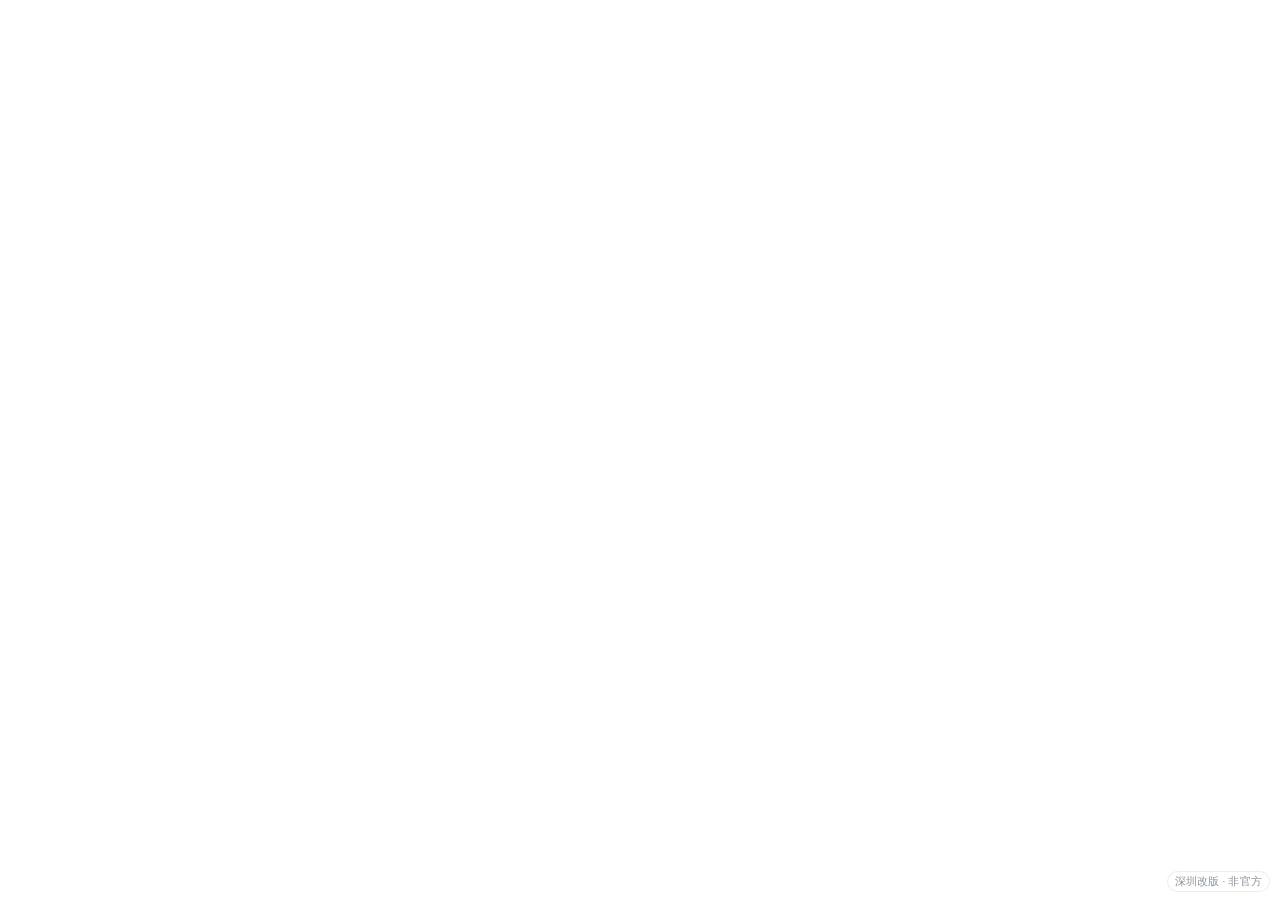
==== index.html @ 36150a17 "Add Shenzhen 1990 map New map: 212x100 cells (52.9 x 25 km) starting in 1990, running to 2026.  - 26" ====
<!doctype html>
<html lang="zh-CN">
<head>
  <meta charset="utf-8">
  <meta name="viewport" content="width=device-width, initial-scale=1, viewport-fit=cover">
  <title>城市与地铁</title>
  <meta name="author" content="VinsonFung">
  <meta name="copyright" content="Copyright © 2026 VinsonFung. Non-commercial use only. All rights reserved.">
  <meta name="description" content="以地铁规划为核心的单人网页模拟经营游戏：广州 1990、杭州 2000、香港 1970、台北 1990、东京 1950 五座真实城市与新手教程小城青湾。">
  <meta name="theme-color" content="#eaf1f7">
  <link rel="icon" type="image/png" href="img/favicon.png">
  <script>
    // 首帧即应用主题，避免浅色闪烁
    (function () {
      var s = null, t = 'auto';
      try { s = JSON.parse(localStorage.getItem('cm1.settings') || 'null'); t = (s && s.theme) || localStorage.getItem('cm1.theme') || 'auto'; } catch (e) {}
      if (t !== 'light' && t !== 'dark') t = window.matchMedia && window.matchMedia('(prefers-color-scheme: dark)').matches ? 'dark' : 'light';
      document.documentElement.setAttribute('data-theme', t);
      if (s && s.uiScale) document.documentElement.style.setProperty('--uiz', String(s.uiScale));
    })();
  </script>
  <link rel="stylesheet" href="css/style.css">
  <!-- 社区改版标记：本仓库在原作基础上增加了深圳地图，其余内容与原作一致；合并回上游时可整段删除 -->
  <style>
    #modnote{bottom:8px;right:10px;font-size:11px;line-height:1;letter-spacing:.02em;opacity:.55;
      pointer-events:none;user-select:none;position:fixed;z-index:55;padding:4px 7px;border-radius:999px;
      color:var(--fg, #2b3a4a);background:var(--card, rgba(255,255,255,.72));
      border:1px solid var(--line, rgba(0,0,0,.12));backdrop-filter:blur(4px)}
    [data-theme="dark"] #modnote{color:#cbd6e2;background:rgba(22,30,42,.72);border-color:rgba(255,255,255,.14)}
  </style>
</head>
<body>
  <canvas id="map" aria-label="城市地图"></canvas>
  <div id="app"></div>
  <div id="modnote" title="社区改版：在《城市与地铁》原作上增加深圳地图，其余玩法与内容与原作一致">深圳改版 · 非官方</div>
  <noscript>本游戏需要启用 JavaScript。</noscript>
  <script src="js/util.js"></script>
  <script src="js/config.js"></script>
  <script src="js/news.js"></script>
  <script src="js/geo_gz.js"></script>
  <script src="js/geo.js"></script>
  <script src="js/data_gz.js"></script>
  <script src="js/data_tutorial.js"></script>
  <script src="js/geo_hz.js"></script>
  <script src="js/data_hz.js"></script>
  <script src="js/geo_hk.js"></script>
  <script src="js/data_hk.js"></script>
  <script src="js/geo_tk.js"></script>
  <script src="js/data_tk.js"></script>
  <script src="js/geo_tp.js"></script>
  <script src="js/data_tp.js"></script>
  <script src="js/geo_sz.js"></script>
  <script src="js/data_sz.js"></script>
  <script src="js/maps.js"></script>
  <script src="js/facility.js"></script>
  <script src="js/city.js"></script>
  <script src="js/metro.js"></script>
  <script src="js/sim.js"></script>
  <script src="js/economy.js"></script>
  <script src="js/macro.js"></script>
  <script src="js/game.js"></script>
  <script src="js/milestones.js"></script>
  <script src="js/save.js"></script>
  <script src="js/render.js"></script>
  <script src="js/agents.js"></script>
  <script src="js/icons.js"></script>
  <script src="js/settings.js"></script>
  <script src="js/sound.js"></script>
  <script src="js/soundscape.js"></script>
  <script src="js/tools.js"></script>
  <script src="js/ui.js"></script>
  <script src="js/screens.js"></script>
  <script src="js/pages.js"></script>
  <script src="js/stats.js"></script>
  <script src="js/netmap.js"></script>
  <script src="js/follow.js"></script>
  <script src="js/tutorial.js"></script>
  <script src="js/main.js"></script>
</body>
</html>
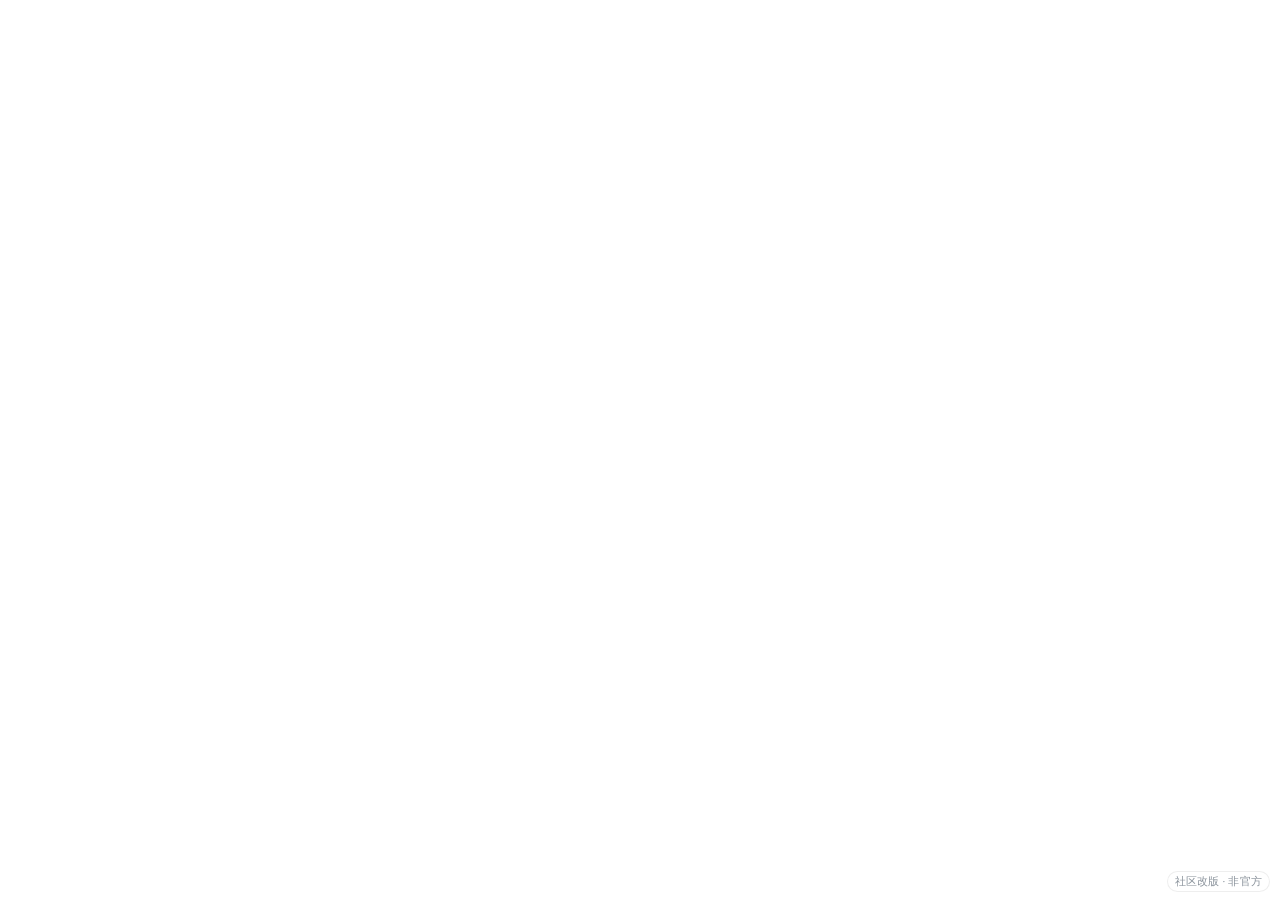
==== commit 2fed2f84: "Mark the build as a community version and say what it adds The corner badge still said 深圳改版 from the" ====
--- a/index.html
+++ b/index.html
@@ -3,10 +3,10 @@
 <head>
   <meta charset="utf-8">
   <meta name="viewport" content="width=device-width, initial-scale=1, viewport-fit=cover">
-  <title>城市与地铁</title>
+  <title>城市与地铁 · 社区版</title>
   <meta name="author" content="VinsonFung">
   <meta name="copyright" content="Copyright © 2026 VinsonFung. Non-commercial use only. All rights reserved.">
-  <meta name="description" content="以地铁规划为核心的单人网页模拟经营游戏：广州 1990、杭州 2000、香港 1970、台北 1990、东京 1950 五座真实城市与新手教程小城青湾。">
+  <meta name="description" content="以地铁规划为核心的单人网页模拟经营游戏（社区改版）：原版五座真实城市与新手教程青湾之外，加入深圳 1990，并可选施工工期、工程款分期与地价上涨。">
   <meta name="theme-color" content="#eaf1f7">
   <link rel="icon" type="image/png" href="img/favicon.png">
   <script>
@@ -32,10 +32,11 @@
 <body>
   <canvas id="map" aria-label="城市地图"></canvas>
   <div id="app"></div>
-  <div id="modnote" title="社区改版：在《城市与地铁》原作上增加深圳地图，其余玩法与内容与原作一致">深圳改版 · 非官方</div>
+  <div id="modnote" title="社区改版：在《城市与地铁》原作上增加深圳地图，以及可选的施工工期、工程款分期与地价上涨（默认关闭，可在开局简报中打开）；其余玩法与内容与原作一致">社区改版 · 非官方</div>
   <noscript>本游戏需要启用 JavaScript。</noscript>
   <script src="js/util.js"></script>
   <script src="js/config.js"></script>
+  <script src="js/mechanics.js"></script>
   <script src="js/news.js"></script>
   <script src="js/geo_gz.js"></script>
   <script src="js/geo.js"></script>
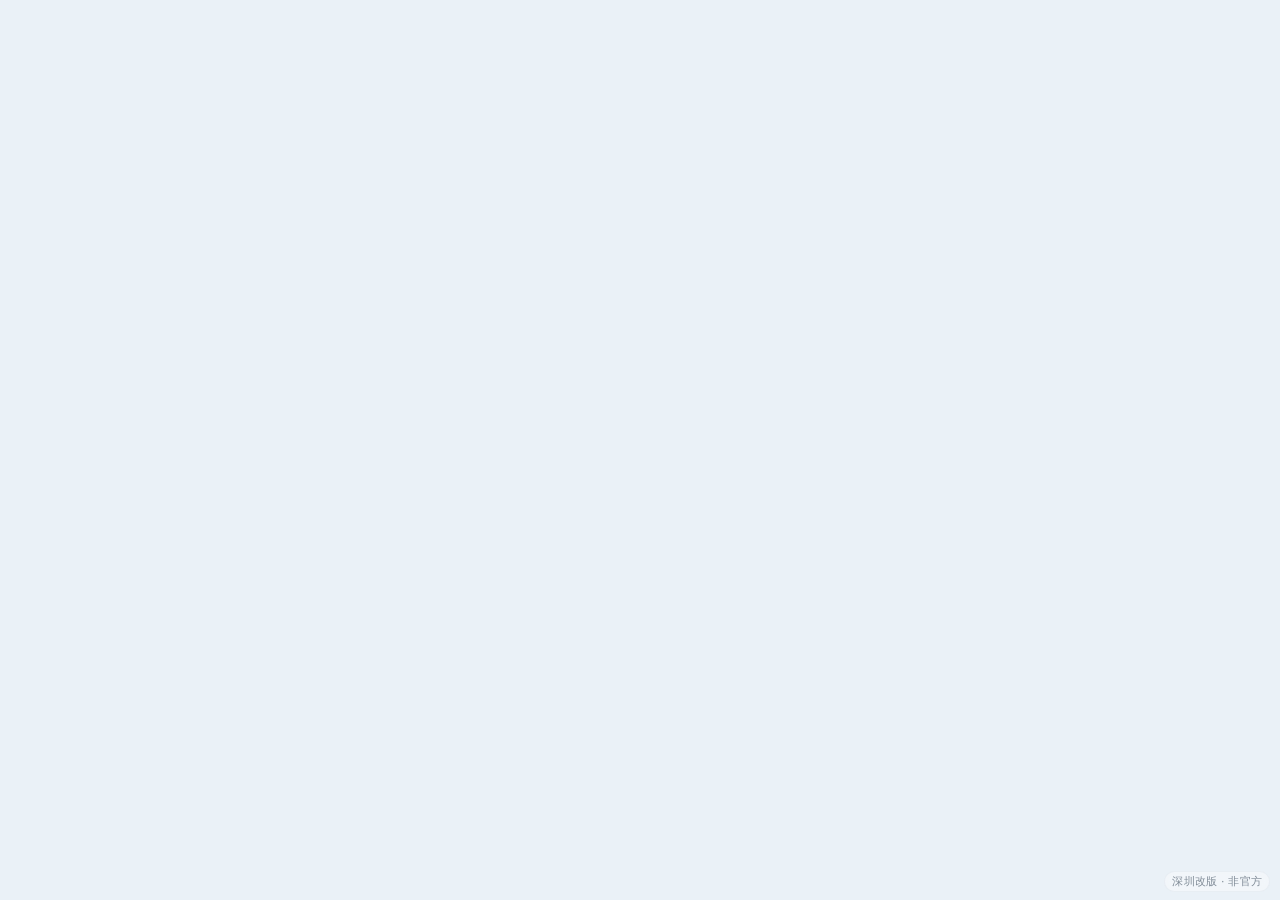
==== commit d3c1d5de: "Shenzhen: rebuild landmark models and fix eleven map issues Brings in the landmark pass done outside" ====
--- a/index.html
+++ b/index.html
@@ -3,10 +3,10 @@
 <head>
   <meta charset="utf-8">
   <meta name="viewport" content="width=device-width, initial-scale=1, viewport-fit=cover">
-  <title>城市与地铁 · 社区版</title>
+  <title>城市与地铁</title>
   <meta name="author" content="VinsonFung">
   <meta name="copyright" content="Copyright © 2026 VinsonFung. Non-commercial use only. All rights reserved.">
-  <meta name="description" content="以地铁规划为核心的单人网页模拟经营游戏（社区改版）：原版五座真实城市与新手教程青湾之外，加入深圳 1990，并可选施工工期、工程款分期与地价上涨。">
+  <meta name="description" content="以地铁规划为核心的单人网页模拟经营游戏：广州 1990、杭州 2000、香港 1970、台北 1990、东京 1950 五座真实城市与新手教程小城青湾。">
   <meta name="theme-color" content="#eaf1f7">
   <link rel="icon" type="image/png" href="img/favicon.png">
   <script>
@@ -32,11 +32,10 @@
 <body>
   <canvas id="map" aria-label="城市地图"></canvas>
   <div id="app"></div>
-  <div id="modnote" title="社区改版：在《城市与地铁》原作上增加深圳地图，以及可选的施工工期、工程款分期与地价上涨（默认关闭，可在开局简报中打开）；其余玩法与内容与原作一致">社区改版 · 非官方</div>
+  <div id="modnote" title="社区改版：在《城市与地铁》原作上增加深圳地图，其余玩法与内容与原作一致">深圳改版 · 非官方</div>
   <noscript>本游戏需要启用 JavaScript。</noscript>
   <script src="js/util.js"></script>
   <script src="js/config.js"></script>
-  <script src="js/mechanics.js"></script>
   <script src="js/news.js"></script>
   <script src="js/geo_gz.js"></script>
   <script src="js/geo.js"></script>
@@ -51,6 +50,7 @@
   <script src="js/geo_tp.js"></script>
   <script src="js/data_tp.js"></script>
   <script src="js/geo_sz.js"></script>
+  <script src="js/landmarks_sz.js"></script>
   <script src="js/data_sz.js"></script>
   <script src="js/maps.js"></script>
   <script src="js/facility.js"></script>
@@ -62,6 +62,8 @@
   <script src="js/game.js"></script>
   <script src="js/milestones.js"></script>
   <script src="js/save.js"></script>
+  <script src="js/landmark_meshes_sz.js"></script>
+  <script src="js/landmark_models_sz.js"></script>
   <script src="js/render.js"></script>
   <script src="js/agents.js"></script>
   <script src="js/icons.js"></script>
--- a/css/style.css
+++ b/css/style.css
@@ -0,0 +1,1605 @@
+/* 城市与地铁 · 界面样式（浅色 / 深色主题） */
+:root {
+  color-scheme: light;
+  --navy: #1b365c;
+  --teal: #2a9d8f;
+  --grad: linear-gradient(180deg, #4a8cc6 0%, #2b649c 100%);
+  --grad-soft: linear-gradient(180deg, rgba(74, 140, 198, 0.12), rgba(43, 100, 156, 0.08));
+  --bg: #eaf1f7;
+  --surface: rgba(255, 255, 255, 0.9);
+  --surface-solid: #ffffff;
+  --surface-2: #f4f7fb;
+  --surface-3: #e8eef5;
+  --text: #17263d;
+  --muted: #5d6c82;
+  --faint: #98a6b8;
+  --line: rgba(27, 54, 92, 0.08);
+  --line-strong: rgba(27, 54, 92, 0.15);
+  --hover: rgba(47, 111, 168, 0.07);
+  --accent: #2f6fa8;
+  --accent-soft: rgba(47, 111, 168, 0.1);
+  --teal-soft: rgba(42, 157, 143, 0.12);
+  --good: #1f9254;
+  --good-soft: rgba(31, 146, 84, 0.1);
+  --warn: #c98200;
+  --warn-soft: rgba(214, 140, 0, 0.12);
+  --bad: #d83a3a;
+  --bad-soft: rgba(216, 58, 58, 0.1);
+  --gold: #d99a00;
+  --radius: 14px;
+  --shadow: 0 10px 30px rgba(36, 66, 104, 0.12), 0 1px 3px rgba(36, 66, 104, 0.06);
+  --shadow-sm: 0 4px 14px rgba(36, 66, 104, 0.1);
+  --ring: 0 0 0 3px rgba(47, 111, 168, 0.25);
+  --glass-edge: rgba(255, 255, 255, 0.75);
+  --font: "PingFang SC", "Microsoft YaHei", "Noto Sans SC", system-ui, -apple-system, "Segoe UI", sans-serif;
+  --ease: cubic-bezier(.2, .8, .2, 1);
+  --spring: cubic-bezier(.34, 1.4, .64, 1);
+}
+:root[data-theme="dark"] {
+  color-scheme: dark;
+  --navy: #9cc0ec;
+  --teal: #3fc1b0;
+  --grad: linear-gradient(180deg, #4a8cc6 0%, #2b5f94 100%);
+  --grad-soft: linear-gradient(180deg, rgba(74, 140, 198, 0.2), rgba(43, 100, 156, 0.12));
+  --bg: #0f1724;
+  --surface: rgba(22, 31, 46, 0.9);
+  --surface-solid: #172131;
+  --surface-2: #1c2839;
+  --surface-3: #243247;
+  --text: #e5ecf6;
+  --muted: #9aa9be;
+  --faint: #66768e;
+  --line: rgba(255, 255, 255, 0.07);
+  --line-strong: rgba(255, 255, 255, 0.14);
+  --hover: rgba(120, 170, 230, 0.09);
+  --accent: #6aa6e6;
+  --accent-soft: rgba(106, 166, 230, 0.15);
+  --teal-soft: rgba(63, 193, 176, 0.15);
+  --good: #3cc77e;
+  --good-soft: rgba(60, 199, 126, 0.14);
+  --warn: #f0b33c;
+  --warn-soft: rgba(240, 179, 60, 0.14);
+  --bad: #ff7070;
+  --bad-soft: rgba(255, 112, 112, 0.14);
+  --shadow: 0 12px 36px rgba(0, 0, 0, 0.42), 0 1px 4px rgba(0, 0, 0, 0.3);
+  --shadow-sm: 0 4px 14px rgba(0, 0, 0, 0.32);
+  --ring: 0 0 0 3px rgba(106, 166, 230, 0.35);
+  --glass-edge: rgba(255, 255, 255, 0.06);
+}* { box-sizing: border-box; }
+html, body { margin: 0; height: 100%; overflow: hidden; background: var(--bg); color: var(--text); font-family: var(--font); font-size: 13px; -webkit-font-smoothing: antialiased; }
+#map { position: fixed; inset: 0; display: block; touch-action: none; }
+button { font-family: inherit; font-size: inherit; color: inherit; }
+input, select { font-family: inherit; font-size: 13px; color: var(--text); background: var(--surface-solid); }
+.ico { display: inline-flex; width: 18px; height: 18px; flex: none; }
+.ico svg { width: 100%; height: 100%; }
+.hud { position: fixed; z-index: 10; transition: opacity .3s var(--ease), transform .35s var(--ease); }
+.hidden { opacity: 0 !important; pointer-events: none !important; }
+.glass { background: var(--surface); border: 1px solid var(--glass-edge); border-radius: var(--radius); box-shadow: var(--shadow); backdrop-filter: blur(14px) saturate(1.2); -webkit-backdrop-filter: blur(14px) saturate(1.2); }
+.muted { color: var(--muted); }
+.faint { color: var(--faint); }
+.good { color: var(--good); }
+.bad { color: var(--bad); }
+.warn { color: var(--warn); }
+.num { font-variant-numeric: tabular-nums; }
+.row { display: flex; align-items: center; gap: 8px; }
+.row.between { justify-content: space-between; }
+.grow { flex: 1; min-width: 0; }
+.small { font-size: 12px; }
+.tiny { font-size: 11px; }
+.tag { display: inline-flex; align-items: center; gap: 4px; padding: 2px 8px; border-radius: 999px; font-size: 11px; background: var(--surface-3); color: var(--muted); white-space: nowrap; font-weight: 500; }
+.tag .ico { width: 12px; height: 12px; }
+.tag.hist { background: rgba(196, 128, 64, 0.14); color: #b06a2a; }
+.tag.est { background: var(--accent-soft); color: var(--accent); }
+.tag.sim { background: rgba(124, 92, 214, 0.14); color: #7c5cd6; }
+.tag.good { background: var(--good-soft); color: var(--good); }
+.tag.bad { background: var(--bad-soft); color: var(--bad); }
+.tag.warn { background: var(--warn-soft); color: var(--warn); }
+.tag.info { background: var(--accent-soft); color: var(--accent); }
+.dot { width: 10px; height: 10px; border-radius: 50%; display: inline-block; flex: none; }
+.swatch { width: 16px; height: 6px; border-radius: 3px; display: inline-block; flex: none; }
+kbd { font-family: inherit; font-size: 10px; padding: 0 5px; border-radius: 5px; background: var(--surface-3); color: var(--muted); border: 1px solid var(--line); }
+
+/* ---------- 按钮 ---------- */
+.btn { border: 1px solid var(--line-strong); background: var(--surface-solid); color: var(--text); border-radius: 10px; padding: 7px 14px; cursor: pointer; transition: background .15s, border-color .15s, box-shadow .2s, transform .12s; display: inline-flex; align-items: center; justify-content: center; gap: 6px; white-space: nowrap; font-weight: 500; }
+.btn .ico { width: 16px; height: 16px; }
+.btn:hover { background: var(--surface-2); border-color: var(--line-strong); }
+.btn:active { transform: translateY(1px) scale(.98); }
+.btn:focus-visible, .pill:focus-visible, .tbtn:focus-visible, .dockbtn:focus-visible, .sec-h:focus-visible, .menu-tile:focus-visible { outline: none; box-shadow: var(--ring); }
+.btn.primary { background: var(--grad); border-color: transparent; color: #fff; box-shadow: 0 4px 14px rgba(29, 88, 209, 0.3); }
+.btn.primary:hover { filter: brightness(1.06); }
+.btn.danger { color: var(--bad); }
+.btn.danger.fill { background: var(--bad); border-color: var(--bad); color: #fff; }
+.btn.ghost { border-color: transparent; background: transparent; }
+.btn.ghost:hover { background: var(--hover); }
+.btn[disabled] { opacity: .45; cursor: not-allowed; transform: none; box-shadow: none; filter: grayscale(.4); }
+.btn.sm { padding: 4px 10px; font-size: 12px; border-radius: 8px; }
+.btn.block { width: 100%; }
+.seg-ctl { display: inline-flex; background: var(--surface-3); border-radius: 11px; padding: 3px; gap: 2px; }
+.seg-ctl button { border: 0; background: transparent; padding: 5px 12px; border-radius: 8px; cursor: pointer; color: var(--muted); transition: background .18s, color .18s, box-shadow .18s; display: inline-flex; align-items: center; gap: 5px; font-weight: 500; }
+.seg-ctl button .ico { width: 15px; height: 15px; }
+.seg-ctl button.on { background: var(--surface-solid); color: var(--text); box-shadow: var(--shadow-sm); }
+.iconbtn { width: 32px; height: 32px; border-radius: 10px; border: 0; background: transparent; cursor: pointer; display: grid; place-items: center; color: var(--muted); flex: none; transition: background .15s, color .15s; }
+.iconbtn .ico { width: 18px; height: 18px; }
+.iconbtn:hover { background: var(--hover); color: var(--text); }
+
+/* ---------- 顶部 HUD ---------- */
+/* 界面大小：HUD 各部件按 --uiz 缩放，涉及视口尺寸的值除以 --uiz 抵消 */
+#hudTop, #dock, #legendCard, #zoomCtl, #rightPanel, #toolbar, #buildStack, #feed { zoom: var(--uiz, 1); }
+#hudTop { top: 12px; left: 12px; right: 12px; display: flex; gap: 10px; align-items: flex-start; pointer-events: none; }
+#hudTop > * { pointer-events: auto; }
+#hudTop.hidden { transform: translateY(-14px); }
+.cluster { display: flex; align-items: center; gap: 3px; padding: 5px; flex: none; }
+.cluster.metrics { flex: 0 1 auto; min-width: 0; overflow: hidden; }
+#hudTop .spacer { flex: 1 1 0; pointer-events: none; }
+.citybar { gap: 6px; padding-right: 7px; }
+.brand { width: 44px; height: 44px; border-radius: 13px; background: var(--grad); display: grid; place-items: center; flex: none; box-shadow: 0 3px 10px rgba(43, 100, 156, 0.3), inset 0 1px 0 rgba(255, 255, 255, 0.25); }
+.brand img { width: 34px; height: 34px; object-fit: contain; }
+/* 深色主题下深蓝 LOGO 转为浅色 */
+:root[data-theme="dark"] .logo-ink { filter: brightness(0) invert(0.93); }
+.pill { position: relative; flex: none; display: flex; align-items: center; gap: 8px; padding: 4px 11px 4px 5px; border-radius: 12px; cursor: pointer; border: 0; background: transparent; text-align: left; min-width: 0; height: 44px; transition: background .15s, transform .2s var(--spring); overflow: hidden; }
+.pill:hover { background: var(--hover); }
+.pill:active { transform: scale(.97); }
+.pill.on { background: var(--accent-soft); }
+.pill.on::after { content: ''; position: absolute; left: 12px; right: 12px; bottom: 2px; height: 3px; border-radius: 2px; background: var(--grad); }
+.badge { width: 32px; height: 32px; border-radius: 10px; display: grid; place-items: center; flex: none; color: var(--accent); background: var(--accent-soft); }
+.badge .ico { width: 18px; height: 18px; }
+.b-gold { color: #b8860b; background: rgba(217, 154, 0, 0.13); }
+.b-blue { color: #2f6fa8; background: rgba(47, 111, 168, 0.11); }
+.b-teal { color: #1f8f82; background: rgba(42, 157, 143, 0.12); }
+.b-orange { color: #cf6328; background: rgba(226, 110, 48, 0.12); }
+.b-violet { color: #6652c4; background: rgba(106, 85, 200, 0.11); }
+.b-green { color: #1f9254; background: rgba(31, 146, 84, 0.11); }
+.b-red { color: #d83a3a; background: rgba(216, 58, 58, 0.1); }
+.b-slate { color: #5d6c82; background: rgba(93, 108, 130, 0.12); }
+:root[data-theme="dark"] .b-gold { color: #f0bd4a; } :root[data-theme="dark"] .b-blue { color: #7fb4ec; } :root[data-theme="dark"] .b-teal { color: #55cdbd; }
+:root[data-theme="dark"] .b-orange { color: #f39a63; } :root[data-theme="dark"] .b-violet { color: #a796f0; } :root[data-theme="dark"] .b-green { color: #5ad392; }
+:root[data-theme="dark"] .b-red { color: #ff8a8a; } :root[data-theme="dark"] .b-slate { color: #a6b4c8; }.pill .badge { width: 30px; height: 30px; border-radius: 9px; }
+.pill .badge .ico { width: 17px; height: 17px; }
+.pill .tx { display: flex; flex-direction: column; min-width: 0; }
+.pill .k { font-size: 11px; color: var(--muted); white-space: nowrap; line-height: 1.2; }
+.pill .v { font-size: 15px; font-weight: 700; white-space: nowrap; line-height: 1.25; display: flex; align-items: baseline; gap: 4px; font-variant-numeric: tabular-nums; }
+.pill .v small { font-weight: 500; font-size: 11px; color: var(--muted); }
+.pill .trend { font-size: 10px; font-weight: 700; }
+.pill.flash-good { animation: flashGood 1s var(--ease); }
+.pill.flash-bad { animation: flashBad 1s var(--ease); }
+@keyframes flashGood { 0% { background: var(--good-soft); } 100% { background: transparent; } }
+@keyframes flashBad { 0% { background: var(--bad-soft); } 100% { background: transparent; } }
+.daypill { gap: 9px; }
+.dayring { width: 36px; height: 36px; position: relative; flex: none; }
+.dayring svg.r { position: absolute; inset: 0; transform: rotate(-90deg); }
+.dayring .ico { position: absolute; inset: 9px; width: 18px; height: 18px; color: var(--gold); transition: transform .5s var(--spring); }
+.dayring.night .ico { color: #8aa4ff; transform: rotate(-20deg); }
+/* 速度与推进：紧凑分段按钮 */
+.speed, .jumps { display: flex; background: var(--surface-3); border-radius: 12px; padding: 3px; gap: 2px; flex: none; }
+.speed .sbtn, .jbtn { position: relative; overflow: hidden; height: 34px; min-width: 34px; padding: 0 8px; border: 0; border-radius: 9px; background: transparent; cursor: pointer; color: var(--muted); display: grid; place-items: center; font-size: 12.5px; font-weight: 700; font-variant-numeric: tabular-nums; transition: background .18s, color .18s, box-shadow .2s, transform .2s var(--spring); }
+.speed .sbtn .ico { width: 16px; height: 16px; }
+.speed .sbtn:hover, .jbtn:hover { color: var(--text); background: var(--hover); }
+.speed .sbtn:active, .jbtn:active { transform: scale(.92); }
+.speed .sbtn.on { background: var(--surface-solid); color: var(--accent); box-shadow: var(--shadow-sm); }
+.speed .sbtn.pz.on { color: var(--warn); }
+.jbtn { font-weight: 600; font-size: 12px; }
+/* 右上操作 */
+.actions { gap: 2px; }
+.cnt { position: absolute; top: -3px; right: -3px; min-width: 17px; height: 17px; padding: 0 4px; border-radius: 999px; background: var(--bad); color: #fff; font-size: 10px; font-weight: 700; display: grid; place-items: center; border: 2px solid var(--surface-solid); animation: popIn .4s var(--spring); }
+@keyframes popIn { from { transform: scale(0); } to { transform: scale(1); } }
+.hbtn { position: relative; width: 40px; height: 42px; border-radius: 12px; border: 0; background: transparent; cursor: pointer; display: grid; place-items: center; color: var(--muted); transition: background .15s, color .15s, transform .2s var(--spring); }
+.hbtn .ico { width: 20px; height: 20px; transition: transform .3s var(--spring); }
+.hbtn:hover { background: var(--hover); color: var(--text); }
+.hbtn:hover .ico { transform: scale(1.1); }
+.hbtn:active { transform: scale(.92); }
+.hbtn.on { background: var(--accent-soft); color: var(--accent); }
+.hbtn[data-tip="设置"]:hover .ico { transform: rotate(60deg); }
+@keyframes blink { 50% { opacity: .3; } }
+/* 顶栏按「有效宽度」（窗口宽度 ÷ 界面大小）逐级收起次要指标，类名由 ui.layoutHud 设置 */
+#hudTop.lt1540 .pill.opt { display: none; }
+#hudTop.lt1400 .pill.opt2 { display: none; }
+#hudTop.lt1260 .pill.opt3 { display: none; }
+#hudTop.lt1080 .pill.opt4, #hudTop.lt1080 .daypill .k { display: none; }
+#hudTop.lt960 .jumps, #hudTop.lt960 .pill .k { display: none; }
+#hudTop.lt820 .pill.opt5, #hudTop .pill.squeezed { display: none; }
+
+/* ---------- 左侧：视图与图层 ---------- */
+#dock { top: 76px; left: 12px; width: 56px; padding: 7px; display: flex; flex-direction: column; gap: 3px; align-items: center; max-height: calc((100vh - 240px) / var(--uiz, 1)); overflow-y: auto; scrollbar-width: none; }
+#dock.hidden { transform: translateX(-14px); }
+.dock-title { font-size: 10px; color: var(--faint); font-weight: 700; letter-spacing: 1px; margin: 3px 0 1px; }
+.dock-sep { width: 30px; height: 1px; background: var(--line-strong); margin: 6px 0 3px; flex: none; }
+.dockbtn { position: relative; overflow: hidden; width: 42px; height: 42px; border-radius: 12px; border: 0; background: transparent; cursor: pointer; display: grid; place-items: center; color: var(--muted); transition: background .18s, color .18s, transform .2s var(--spring), box-shadow .2s; flex: none; }
+.dockbtn .ico { width: 21px; height: 21px; }
+.dockbtn:hover { background: var(--hover); color: var(--text); transform: scale(1.06); }
+.dockbtn:active { transform: scale(.94); }
+.dockbtn.on { color: #fff; background: var(--lc, var(--accent)); box-shadow: 0 4px 12px rgba(0, 0, 0, 0.18); }
+.dockbtn.view.on { background: var(--grad); }
+#legendCard { top: 76px; left: 78px; width: 268px; max-height: calc((100vh - 190px) / var(--uiz, 1)); display: flex; flex-direction: column; overflow: hidden; transform-origin: left top; }
+#legendCard.hidden { transform: translateX(-12px) scale(.98); }
+#legendCard .lc-head { display: flex; align-items: center; gap: 10px; padding: 12px 12px 8px 14px; }
+#legendCard .lc-badge { color: #fff; box-shadow: 0 4px 12px rgba(0, 0, 0, 0.18); }
+#legendCard .lc-body { overflow-y: auto; padding: 0 14px 14px; }
+.legend .bar { height: 10px; border-radius: 5px; margin: 6px 0 3px; }
+.legend .li { display: flex; align-items: center; gap: 8px; font-size: 12px; margin: 5px 0; }
+/* 右下：缩放 */
+#zoomCtl { left: 12px; bottom: 16px; display: flex; flex-direction: column; padding: 5px; gap: 2px; border-radius: 15px; }
+#zoomCtl.hidden { transform: translateY(12px); }
+#zoomCtl button { position: relative; overflow: hidden; width: 38px; height: 38px; border: 0; border-radius: 10px; background: transparent; color: var(--muted); cursor: pointer; display: grid; place-items: center; transition: background .15s, color .15s, transform .2s var(--spring); }
+#zoomCtl button .ico { width: 19px; height: 19px; }
+#zoomCtl button:hover { background: var(--hover); color: var(--text); }
+#zoomCtl button:active { transform: scale(.9); }
+
+/* ---------- 右侧面板 ---------- */
+.panel { display: flex; flex-direction: column; overflow: hidden; }
+#rightPanel { top: 76px; right: 12px; width: 368px; max-height: calc((100vh - 168px) / var(--uiz, 1)); }
+#rightPanel.closed { transform: translateX(calc(100% + 24px)); opacity: 0; pointer-events: none; }
+.p-head { display: flex; align-items: center; gap: 8px; padding: 12px 10px 10px 12px; flex: none; min-height: 56px; border-bottom: 1px solid var(--line); }
+.p-head .badge { width: 34px; height: 34px; border-radius: 11px; }
+.p-title { font-weight: 700; font-size: 15px; flex: 1; min-width: 0; overflow: hidden; text-overflow: ellipsis; white-space: nowrap; }
+.p-body { overflow-y: auto; padding: 12px 14px 16px; flex: 1; overscroll-behavior: contain; }
+.p-body::-webkit-scrollbar, #legendCard .lc-body::-webkit-scrollbar, .stats-body::-webkit-scrollbar { width: 8px; }
+.p-body::-webkit-scrollbar-thumb, #legendCard .lc-body::-webkit-scrollbar-thumb, .stats-body::-webkit-scrollbar-thumb { background: var(--line-strong); border-radius: 4px; }
+.page-enter { animation: pageIn .26s var(--ease); }
+@keyframes pageIn { from { opacity: 0; transform: translateX(12px); } to { opacity: 1; transform: none; } }
+
+/* ---------- 折叠区块 ---------- */
+.sec { border-top: 1px solid var(--line); }
+.sec:first-child { border-top: 0; }
+.sec-h { display: flex; align-items: center; gap: 8px; width: 100%; border: 0; background: transparent; padding: 11px 2px; cursor: pointer; text-align: left; font-weight: 600; border-radius: 8px; }
+.sec-h > .ico { width: 16px; height: 16px; color: var(--accent); }
+.sec-h .chev { transition: transform .25s var(--ease); color: var(--faint); margin-left: auto; width: 14px; height: 14px; }
+.sec.open > .sec-h .chev { transform: rotate(90deg); }
+.sec-h .sum { font-weight: 500; color: var(--muted); font-size: 12px; margin-left: auto; white-space: nowrap; overflow: hidden; text-overflow: ellipsis; max-width: 55%; }
+.sec-h .sum + .chev { margin-left: 6px; }
+.sec-b { overflow: hidden; transition: height .28s var(--ease), opacity .22s; }
+.sec-b > .inner { padding: 0 2px 12px; }
+.sec:not(.open) > .sec-b { height: 0; opacity: 0; }
+
+/* ---------- 数据展示 ---------- */
+.kv { display: grid; grid-template-columns: auto 1fr; gap: 6px 12px; align-items: baseline; }
+.kv .k { color: var(--muted); font-size: 12px; white-space: nowrap; }
+.kv .v { text-align: right; font-variant-numeric: tabular-nums; font-weight: 600; }
+.stat-grid { display: grid; grid-template-columns: 1fr 1fr; gap: 8px; margin: 6px 0 10px; }
+.stat { background: var(--surface-2); border: 1px solid var(--line); border-radius: 12px; padding: 9px 11px; }
+.stat .k { font-size: 11px; color: var(--muted); display: flex; align-items: center; gap: 5px; }
+.stat .k .ico { width: 13px; height: 13px; }
+.stat .v { font-size: 17px; font-weight: 700; margin-top: 3px; }
+.stat .d { font-size: 11px; margin-top: 2px; }
+table.tbl { width: 100%; border-collapse: collapse; font-size: 12px; font-variant-numeric: tabular-nums; }
+table.tbl th { text-align: right; color: var(--muted); font-weight: 500; padding: 5px 4px; border-bottom: 1px solid var(--line-strong); white-space: nowrap; }
+table.tbl td { text-align: right; padding: 5px 4px; border-bottom: 1px solid var(--line); white-space: nowrap; }
+table.tbl th:first-child, table.tbl td:first-child { text-align: left; }
+.list-item { display: flex; gap: 8px; align-items: flex-start; padding: 8px 4px; border-bottom: 1px solid var(--line); }
+.list-item:last-child { border-bottom: 0; }
+.clickable { cursor: pointer; border-radius: 9px; transition: background .15s; }
+.clickable:hover { background: var(--hover); }
+.note { font-size: 12px; color: var(--muted); line-height: 1.6; }
+.callout { border-radius: 12px; padding: 9px 11px; font-size: 12px; line-height: 1.55; margin: 8px 0; display: flex; gap: 9px; align-items: flex-start; }
+.callout > .ico { width: 17px; height: 17px; margin-top: 1px; }
+.callout.bad { background: var(--bad-soft); color: var(--bad); }
+.callout.warn { background: var(--warn-soft); color: var(--warn); }
+.callout.good { background: var(--good-soft); color: var(--good); }
+.callout.info { background: var(--grad-soft); color: var(--text); }
+.callout.info > .ico { color: var(--accent); }
+.callout .ct { color: var(--text); }
+.progress { height: 7px; background: var(--surface-3); border-radius: 4px; overflow: hidden; }
+.progress > i { display: block; height: 100%; background: var(--grad); border-radius: 4px; transition: width .35s var(--ease); }
+.field { display: flex; flex-direction: column; gap: 5px; margin: 9px 0; }
+.field label { font-size: 12px; color: var(--muted); font-weight: 500; }
+.field input[type=text], .field input[type=number], .field select { border: 1px solid var(--line-strong); border-radius: 9px; padding: 7px 9px; }
+.field input:focus, .field select:focus { outline: none; box-shadow: var(--ring); border-color: var(--accent); }
+.spark { display: block; width: 100%; height: 44px; }
+.chg { display: flex; align-items: baseline; justify-content: space-between; gap: 8px; padding: 5px 0; border-bottom: 1px solid var(--line); }
+
+/* ---------- 冲突卡片 ---------- */
+.cf-list { display: flex; flex-direction: column; gap: 8px; margin: 8px 0; }
+.cf-card { border: 1px solid rgba(224, 49, 49, 0.28); background: var(--bad-soft); border-radius: 13px; padding: 10px 11px; cursor: pointer; transition: transform .15s, box-shadow .2s, border-color .2s; }
+.cf-card:hover, .cf-card.on { border-color: var(--bad); box-shadow: 0 4px 14px rgba(224, 49, 49, 0.18); transform: translateY(-1px); }
+.cf-top { display: flex; gap: 9px; align-items: flex-start; }
+.cf-num { width: 22px; height: 22px; border-radius: 50%; background: var(--bad); color: #fff; font-weight: 800; font-size: 12px; display: grid; place-items: center; flex: none; box-shadow: 0 2px 6px rgba(224, 49, 49, 0.4); }
+.cf-msg { font-weight: 600; font-size: 12.5px; line-height: 1.45; color: var(--text); }
+.cf-how { margin: 6px 0 0 31px; font-size: 12px; line-height: 1.55; color: var(--muted); }
+.cf-how b { color: var(--text); }
+.cf-fix { margin: 8px 0 0 31px; display: flex; flex-wrap: wrap; gap: 6px; }
+.cf-fix .btn { max-width: 100%; white-space: normal; overflow-wrap: anywhere; }
+.wn-card { border-radius: 11px; padding: 8px 10px; background: var(--warn-soft); font-size: 12px; display: flex; gap: 8px; align-items: flex-start; cursor: pointer; margin: 5px 0; }
+.wn-card .ico { width: 15px; height: 15px; color: var(--warn); margin-top: 1px; }
+
+/* ---------- 底部：建设工具 ---------- */
+#toolbar { bottom: 16px; left: 50%; transform: translateX(-50%); display: flex; align-items: center; gap: 2px; padding: 6px; border-radius: 20px; position: fixed; }
+#toolbar.hidden { transform: translateX(-50%) translateY(16px); }
+.tind { position: absolute; left: 0; top: 6px; height: calc(100% - 12px); border-radius: 15px; background: var(--grad); box-shadow: 0 6px 16px rgba(29, 88, 209, 0.32); opacity: 0; transition: transform .38s var(--spring), width .3s var(--ease), background .3s, opacity .2s; pointer-events: none; }
+.tind.ready { opacity: 1; }
+.tind.danger { background: linear-gradient(135deg, #ff7676, #d92e2e); box-shadow: 0 6px 16px rgba(224, 49, 49, 0.35); }
+.tbtn { position: relative; z-index: 1; overflow: hidden; display: flex; flex-direction: column; align-items: center; justify-content: center; gap: 3px; width: 62px; height: 56px; border: 0; background: transparent; border-radius: 15px; cursor: pointer; color: var(--muted); transition: color .2s, transform .2s var(--spring); flex: none; }
+.tbtn .ico { width: 23px; height: 23px; transition: transform .3s var(--spring); }
+.tbtn .lb { font-size: 11.5px; white-space: nowrap; font-weight: 600; }
+.tbtn:hover { color: var(--text); }
+.tbtn:hover .ico { transform: translateY(-2px) scale(1.06); }
+.tbtn:active { transform: scale(.94); }
+.tbtn.on { color: #fff; }
+.tbtn.on .ico { transform: scale(1.08); }
+@media (max-width: 900px) { .tbtn { width: 48px; height: 48px; } .tbtn .lb { display: none; } }
+
+#draftbar { display: flex; align-items: center; gap: 6px; padding: 6px 7px 6px 6px; white-space: nowrap; border-radius: 16px; }
+
+#draftbar .pulse { width: 9px; height: 9px; border-radius: 50%; background: var(--teal); box-shadow: 0 0 0 0 rgba(19, 165, 150, 0.5); animation: pulse 1.8s infinite; }
+#draftbar .cost { font-weight: 700; display: flex; align-items: center; gap: 5px; font-variant-numeric: tabular-nums; }
+#draftbar .cost .ico { width: 16px; height: 16px; color: var(--gold); }
+.cfbadge { display: inline-flex; align-items: center; gap: 5px; border: 0; cursor: pointer; padding: 4px 10px; border-radius: 999px; font-weight: 700; font-size: 12px; background: var(--bad); color: #fff; animation: wiggle 2.4s infinite; }
+.cfbadge .ico { width: 14px; height: 14px; }
+.cfbadge.warn { background: var(--warn-soft); color: var(--warn); animation: none; }
+@keyframes wiggle { 0%, 88%, 100% { transform: none; } 91% { transform: rotate(-5deg); } 94% { transform: rotate(5deg); } 97% { transform: rotate(-3deg); } }
+@keyframes pulse { 0% { box-shadow: 0 0 0 0 rgba(19, 165, 150, 0.5); } 70% { box-shadow: 0 0 0 9px rgba(19, 165, 150, 0); } 100% { box-shadow: 0 0 0 0 rgba(19, 165, 150, 0); } }
+
+/* ---------- 顶部中间信息流：暂停提示、横幅、消息 ---------- */
+#feed { position: fixed; top: 74px; left: 50%; transform: translateX(-50%); z-index: 40; display: flex; flex-direction: column; gap: 7px; align-items: center; pointer-events: none; width: max-content; max-width: calc(100vw - 760px); min-width: 300px; }
+#feed.hidden { opacity: 0; }
+.pausechip { pointer-events: auto; display: inline-flex; align-items: center; gap: 7px; padding: 5px 12px 5px 9px; border-radius: 999px; border: 1px solid var(--line); background: var(--surface); backdrop-filter: blur(12px); -webkit-backdrop-filter: blur(12px); box-shadow: var(--shadow-sm); font-size: 12.5px; font-weight: 600; color: var(--warn); cursor: pointer; transition: opacity .25s, transform .3s var(--spring); }
+.pausechip .ico { width: 15px; height: 15px; animation: blink 1.6s ease-in-out infinite; }
+.pausechip kbd { color: var(--text); }
+.pausechip .muted { font-weight: 500; }
+.pausechip.overlap { display: none; }
+.pausechip.hidden, #app:has(#stats:not(.hidden)) .pausechip { opacity: 0; transform: translateY(-8px) scale(.95); pointer-events: none; }
+.pausechip:hover { transform: translateY(1px); }
+#banner { display: flex; flex-direction: column; gap: 5px; align-items: center; }
+#banner .b { pointer-events: auto; cursor: pointer; padding: 5px 13px; border-radius: 999px; font-size: 12px; font-weight: 500; box-shadow: var(--shadow-sm); display: flex; gap: 6px; align-items: center; backdrop-filter: blur(8px); animation: toastIn .35s var(--spring); }
+#banner .b .ico { width: 15px; height: 15px; }
+#banner .b.warn { background: var(--warn-soft); color: var(--warn); border: 1px solid rgba(214, 136, 0, 0.3); }
+#banner .b.danger { background: var(--bad-soft); color: var(--bad); border: 1px solid rgba(224, 49, 49, 0.3); }
+#banner .b.info { background: var(--surface); color: var(--accent); border: 1px solid var(--line); }
+#toasts { display: flex; flex-direction: column; gap: 8px; align-items: center; }
+.toast { position: relative; overflow: hidden; pointer-events: auto; cursor: pointer; background: var(--surface-solid); color: var(--text); padding: 9px 16px 11px 9px; border-radius: 14px; font-size: 13px; box-shadow: var(--shadow); border: 1px solid var(--line); max-width: 540px; animation: toastIn .42s var(--spring); transition: opacity .3s, transform .3s; display: flex; gap: 10px; align-items: center; }
+.toast .badge { width: 28px; height: 28px; border-radius: 9px; animation: popIn .45s var(--spring); }
+.toast .badge .ico { width: 16px; height: 16px; }
+.toast .life { position: absolute; left: 0; bottom: 0; height: 3px; width: 100%; background: var(--accent); opacity: .5; transform-origin: left; animation: life linear forwards; }
+.toast.t-good .life { background: var(--good); }
+.toast.t-bad .life { background: var(--bad); }
+.toast.t-warn .life { background: var(--warn); }
+.toast.t-money .life { background: var(--gold); }
+.toast:hover .life { animation-play-state: paused; }
+.toast.out { opacity: 0; transform: translateY(-8px) scale(.96); }
+@keyframes life { from { transform: scaleX(1); } to { transform: scaleX(0); } }
+@keyframes toastIn { from { opacity: 0; transform: translateY(-14px) scale(.92); } to { opacity: 1; transform: none; } }
+/* 地图悬停提示 */
+#tooltip { position: fixed; z-index: 30; pointer-events: none; background: rgba(15, 22, 34, 0.94); color: #eef3fa; border-radius: 11px; box-shadow: var(--shadow); padding: 8px 11px; font-size: 12px; max-width: 320px; opacity: 0; transition: opacity .12s; line-height: 1.5; }
+#tooltip.on { opacity: 1; }
+#tooltip .t { font-weight: 700; margin-bottom: 2px; }
+#tooltip .m { color: #b7c3d4; }
+#tooltip.bad .t { color: #ff8a8a; }
+/* 界面按钮提示 */
+#uitip { position: fixed; z-index: 60; pointer-events: none; display: flex; align-items: center; gap: 8px; background: rgba(17, 24, 38, 0.95); color: #f1f5fb; padding: 6px 10px; border-radius: 9px; font-size: 12px; font-weight: 500; white-space: nowrap; box-shadow: 0 6px 18px rgba(0, 0, 0, 0.25); opacity: 0; transform: scale(.94); transition: opacity .14s, transform .18s var(--spring); }
+#uitip.on { opacity: 1; transform: none; }
+#uitip.s-below { transform-origin: top center; }
+#uitip.s-above { transform-origin: bottom center; }
+#uitip kbd { background: rgba(255, 255, 255, 0.14); color: #fff; border-color: rgba(255, 255, 255, 0.2); }
+:root[data-theme="dark"] #uitip { background: rgba(236, 242, 250, 0.96); color: #142033; }
+:root[data-theme="dark"] #uitip kbd { background: rgba(0, 0, 0, 0.08); color: #142033; border-color: rgba(0, 0, 0, 0.12); }
+/* 按压涟漪 */
+.ripple { position: absolute; border-radius: 50%; background: currentColor; opacity: .18; transform: scale(0); animation: ripple .6s var(--ease) forwards; pointer-events: none; z-index: 0; }
+@keyframes ripple { to { transform: scale(1); opacity: 0; } }
+.btn, .menu-tile, .mode-card, .set-tab { position: relative; overflow: hidden; }
+/* 资金飘字、庆祝横幅与彩带 */
+#fxLayer { position: fixed; inset: 0; pointer-events: none; z-index: 45; overflow: hidden; }
+.floater { position: absolute; transform: translateX(-50%); font-weight: 800; font-size: 14px; font-variant-numeric: tabular-nums; animation: floatUp 1.6s var(--ease) forwards; text-shadow: 0 1px 0 var(--surface-solid), 0 0 8px var(--surface-solid); white-space: nowrap; }
+.floater.good { color: var(--good); }
+.floater.bad { color: var(--bad); }
+@keyframes floatUp { 0% { opacity: 0; transform: translate(-50%, -4px) scale(.8); } 15% { opacity: 1; transform: translate(-50%, 6px) scale(1.08); } 70% { opacity: 1; } 100% { opacity: 0; transform: translate(-50%, 30px) scale(1); } }
+.celebrate { position: absolute; inset: 0; }
+.celebrate .ribbon { position: absolute; z-index: 1; left: 50%; top: clamp(80px, 22vh, 190px); transform: translateX(-50%); display: flex; align-items: flex-start; gap: 14px; width: min(540px, calc(100vw - 24px)); max-height: calc(100vh - clamp(80px, 22vh, 190px) - 16px); overflow-y: auto; padding: 14px 12px 16px 16px; border-radius: 20px; background: var(--surface-solid); border: 1px solid var(--line); box-shadow: 0 24px 60px rgba(10, 20, 40, 0.3), inset 0 -4px 0 var(--c); pointer-events: auto; animation: ribbonIn .7s var(--spring); }
+.celebrate-copy { flex: 1; min-width: 0; overflow-wrap: anywhere; }
+.celebrate .ribbon .t { font-size: clamp(17px, 2.8vw, 22px); font-weight: 800; letter-spacing: .5px; }
+.celebrate .ribbon .s { font-size: 13px; color: var(--muted); margin-top: 3px; }
+.celebrate-count { display: inline-block; font-size: 11px; color: var(--muted); margin-top: 5px; }
+.celebrate-count[hidden] { display: none; }
+.celebrate-close { flex: none; align-self: flex-start; position: sticky; top: 0; background: var(--surface-solid); }
+.celebrate .medal { flex: none; width: 52px; height: 52px; border-radius: 16px; background: var(--c); color: #fff; display: grid; place-items: center; box-shadow: 0 6px 18px rgba(0, 0, 0, 0.2); animation: medal 1.2s var(--spring); }
+.celebrate .medal .ico { width: 28px; height: 28px; }
+.celebrate.out .ribbon { animation: ribbonOut .35s var(--ease) forwards; pointer-events: none; }
+.confetti { position: absolute; top: 18%; width: 8px; height: 13px; border-radius: 2px; opacity: 0; animation-name: confetti; animation-timing-function: cubic-bezier(.2, .6, .4, 1); animation-fill-mode: forwards; }
+@keyframes ribbonIn { from { opacity: 0; transform: translateX(-50%) translateY(-30px) scale(.8); } to { opacity: 1; transform: translateX(-50%); } }
+@keyframes ribbonOut { to { opacity: 0; transform: translateX(-50%) translateY(-20px) scale(.95); } }
+@keyframes medal { 0% { transform: scale(0) rotate(-40deg); } 60% { transform: scale(1.15) rotate(8deg); } 100% { transform: none; } }
+@keyframes confetti { 0% { opacity: 1; transform: translate(0, 0) rotate(0); } 100% { opacity: 0; transform: translate(var(--dx), 70vh) rotate(var(--rot)); } }
+
+/* ---------- 全屏界面 ---------- */
+#screen { position: fixed; inset: 0; z-index: 50; display: grid; place-items: center; background: rgba(30, 52, 84, 0.16); backdrop-filter: blur(6px); -webkit-backdrop-filter: blur(6px); transition: opacity .35s var(--ease); }
+:root[data-theme="dark"] #screen { background: rgba(4, 8, 16, 0.45); }
+#screen.hidden { opacity: 0; pointer-events: none; }
+#screen.start { background: linear-gradient(90deg, rgba(239, 245, 250, 0.97) 0%, rgba(239, 245, 250, 0.88) 24%, rgba(239, 245, 250, 0.4) 44%, rgba(239, 245, 250, 0) 62%); backdrop-filter: none; -webkit-backdrop-filter: none; place-items: center start; }
+:root[data-theme="dark"] #screen.start { background: linear-gradient(90deg, rgba(15, 23, 36, 0.96) 0%, rgba(15, 23, 36, 0.86) 24%, rgba(15, 23, 36, 0.35) 44%, rgba(15, 23, 36, 0) 62%); }
+.card { background: var(--surface-solid); border-radius: 18px; box-shadow: 0 24px 60px rgba(36, 66, 104, 0.2); padding: 24px 26px; width: min(560px, calc(100vw - 32px)); max-height: calc(100vh - 40px); overflow-y: auto; animation: cardIn .38s var(--spring); border: 1px solid var(--line); }
+.card.wide { width: min(860px, calc(100vw - 32px)); }
+@keyframes cardIn { from { opacity: 0; transform: translateY(14px) scale(.97); } to { opacity: 1; transform: none; } }
+.card h1 { font-size: 28px; margin: 0 0 4px; letter-spacing: 2px; }
+.card h2 { font-size: 19px; margin: 0 0 12px; display: flex; align-items: center; gap: 10px; color: var(--text); }
+.card h3 { font-size: 14px; margin: 16px 0 8px; }
+.card-head { display: flex; align-items: center; gap: 12px; margin-bottom: 16px; }
+.card-head .badge { width: 40px; height: 40px; border-radius: 12px; }
+.card-head .badge .ico { width: 21px; height: 21px; }
+.card-head h2 { margin: 0; }
+/* 开始界面 */
+.start-wrap { margin-left: max(6vw, 28px); width: min(400px, calc(100vw - 56px)); }
+.start-title { margin: 0; font-size: 62px; font-weight: 900; letter-spacing: 3px; line-height: 1.05; color: var(--navy); white-space: nowrap; }
+.start-title .yu { font-size: .7em; margin: 0 .03em; position: relative; top: .06em; }
+.title-deco { display: block; margin: 6px 0 34px; width: 100%; height: 34px; color: var(--navy); }
+.start-menu { display: flex; flex-direction: column; gap: 12px; }
+.start-btn { display: flex; align-items: center; gap: 16px; height: 60px; padding: 0 18px 0 22px; border-radius: 12px; border: 1px solid rgba(255, 255, 255, 0.95); background: rgba(255, 255, 255, 0.9); color: var(--text); box-shadow: 0 6px 18px rgba(36, 66, 104, 0.1); cursor: pointer; font-size: 18px; font-weight: 600; letter-spacing: 1px; text-align: left; transition: transform .22s var(--spring), box-shadow .2s, background .2s; }
+:root[data-theme="dark"] .start-btn:not(.primary) { background: rgba(23, 33, 49, 0.88); border-color: var(--line); }
+.start-btn > .ico { width: 26px; height: 26px; color: var(--navy); }
+.start-btn .lb { flex: 1; }
+.start-btn .sub { font-size: 12px; font-weight: 500; color: var(--muted); letter-spacing: 0; }
+.start-btn .chev { width: 18px; height: 18px; color: var(--faint); transition: transform .2s var(--ease); }
+.start-btn:hover { transform: translateX(4px); box-shadow: 0 10px 26px rgba(36, 66, 104, 0.16); }
+.start-btn:hover .chev { transform: translateX(3px); }
+.start-btn:active { transform: translateX(2px) scale(.99); }
+.start-btn.primary { background: var(--grad); color: #fff; border-color: transparent; box-shadow: 0 10px 24px rgba(43, 100, 156, 0.35); }
+.start-btn.primary > .ico, .start-btn.primary .chev, .start-btn.primary .sub { color: rgba(255, 255, 255, 0.92); }
+.start-btn[disabled] { opacity: .5; cursor: not-allowed; transform: none; box-shadow: none; }
+.start-foot { margin-top: 26px; font-size: 11.5px; color: var(--muted); line-height: 1.7; }
+.start-foot a { color: inherit; text-underline-offset: 3px; }
+.start-wrap > * { animation: riseIn .6s var(--ease) both; }
+.start-menu > * { animation: riseIn .5s var(--ease) both; }
+.start-menu > *:nth-child(2) { animation-delay: .05s; } .start-menu > *:nth-child(3) { animation-delay: .1s; } .start-menu > *:nth-child(4) { animation-delay: .15s; } .start-menu > *:nth-child(5) { animation-delay: .2s; }.mode-cards { display: grid; grid-template-columns: 1fr 1fr; gap: 14px; margin: 6px 0 0; }
+.mode-card { display: flex; flex-direction: column; gap: 8px; border: 1px solid var(--line-strong); border-radius: 14px; padding: 16px 18px; cursor: pointer; transition: border-color .18s, box-shadow .2s, transform .2s var(--spring); text-align: left; background: var(--surface-solid); }
+.mode-card:hover { transform: translateY(-3px); border-color: var(--accent); box-shadow: 0 10px 26px rgba(36, 66, 104, 0.14); }
+.mode-card.on { border-color: rgba(47, 111, 168, 0.45); }
+.mode-card .mc-top { display: flex; align-items: center; gap: 10px; }
+.mode-card .mc-top .badge { width: 40px; height: 40px; border-radius: 12px; }
+.mode-card h4 { margin: 0; font-size: 17px; flex: 1; }
+.mode-card .mc-desc { font-size: 13px; color: var(--text); line-height: 1.5; }
+.mode-card ul { margin: 0; padding-left: 16px; color: var(--muted); font-size: 12px; line-height: 1.7; }
+.mode-card .mc-go { margin-top: auto; align-self: flex-end; display: inline-flex; align-items: center; gap: 4px; padding: 6px 14px; border-radius: 9px; background: var(--grad); color: #fff; font-weight: 600; font-size: 13px; }
+@media (max-width: 640px) { .mode-cards { grid-template-columns: 1fr; } }.slot { display: flex; align-items: center; gap: 10px; padding: 9px 11px; border-radius: 12px; border: 1px solid var(--line); margin: 6px 0; background: var(--surface-2); }
+.slot .info { flex: 1; min-width: 0; }
+.slot .t { font-weight: 600; }
+.game-group { margin: 14px 0; }
+.game-group > .h { display: flex; align-items: center; gap: 8px; font-weight: 700; margin-bottom: 4px; }
+/* 存档列表内编辑进度名称 */
+.game-group > .save-name-heading { flex-wrap: wrap; }
+.save-name-title { flex: 1 1 160px; min-width: 0; overflow-wrap: anywhere; }
+.save-name-editor { margin: 8px 0; padding: 12px; border: 1px solid var(--line-strong); border-radius: 12px; background: var(--surface-2); }
+.save-name-label { display: block; margin-bottom: 6px; color: var(--muted); font-size: 12px; }
+.save-name-controls { display: flex; flex-wrap: wrap; align-items: center; gap: 8px; }
+.save-name-input { flex: 1 1 240px; width: 100%; min-width: 0; border: 1px solid var(--line-strong); border-radius: 9px; padding: 7px 9px; }
+.save-name-input:focus { outline: none; box-shadow: var(--ring); border-color: var(--accent); }
+.save-name-input[aria-invalid=true] { border-color: var(--bad); }
+.save-name-actions { display: flex; flex: none; flex-wrap: wrap; align-items: center; gap: 8px; }
+.save-name-status:not(:empty) { margin-top: 6px; }
+.loading { display: flex; flex-direction: column; align-items: center; gap: 16px; padding: 14px 0; }
+.loading img { width: 64px; height: 64px; animation: spin 2.6s linear infinite; }
+.spinner { width: 32px; height: 32px; border-radius: 50%; border: 3px solid var(--accent-soft); border-top-color: var(--accent); animation: spin .9s linear infinite; }
+@keyframes spin { to { transform: rotate(360deg); } }
+.modal-actions { display: flex; gap: 8px; justify-content: flex-end; margin-top: 18px; flex-wrap: wrap; }
+
+/* ---------- 下拉菜单 ---------- */
+.dropdown { position: fixed; z-index: 45; background: var(--surface-solid); border: 1px solid var(--line); border-radius: 14px; box-shadow: var(--shadow); padding: 6px; min-width: 220px; max-width: calc(100vw - 16px); max-height: calc(100dvh - 16px); overflow-y: auto; overscroll-behavior: contain; animation: cardIn .2s var(--ease); }
+.dropdown button { display: flex; width: 100%; border: 0; background: transparent; padding: 9px 10px; border-radius: 9px; cursor: pointer; text-align: left; gap: 10px; align-items: center; }
+.dropdown button.dd-narrow { display: none; }
+@media (max-width: 760px) { .dropdown button.dd-narrow { display: flex; } }
+.dropdown button .ico { width: 17px; height: 17px; color: var(--muted); }
+.dropdown button:hover { background: var(--hover); }
+.dropdown hr { border: 0; border-top: 1px solid var(--line); margin: 5px 0; }
+
+/* ---------- 统计面板 ---------- */
+#stats { position: fixed; inset: 0; z-index: 30; display: grid; place-items: center; background: rgba(8, 14, 26, 0.38); backdrop-filter: blur(6px); transition: opacity .3s var(--ease); }
+#stats.hidden { opacity: 0; pointer-events: none; }
+.stats-win { width: min(1180px, calc(100vw - 32px)); height: min(820px, calc(100vh - 40px)); display: flex; flex-direction: column; background: var(--bg); border-radius: 24px; box-shadow: 0 30px 80px rgba(0, 0, 0, 0.35); overflow: hidden; border: 1px solid var(--line); animation: cardIn .4s var(--spring); }
+.stats-head { display: flex; align-items: center; gap: 12px; padding: 14px 16px 12px 18px; background: var(--surface-solid); border-bottom: 1px solid var(--line); }
+.stats-head h2 { margin: 0; font-size: 18px; }
+.stats-tabs { display: flex; gap: 4px; margin-left: 18px; }
+.stats-tabs button { border: 0; background: transparent; padding: 8px 14px; border-radius: 10px; cursor: pointer; color: var(--muted); font-weight: 600; display: flex; align-items: center; gap: 6px; transition: background .15s, color .15s; }
+.stats-tabs button .ico { width: 16px; height: 16px; }
+.stats-tabs button:hover { background: var(--hover); color: var(--text); }
+.stats-tabs button.on { background: var(--accent-soft); color: var(--accent); }
+.stats-body { flex: 1; overflow-y: auto; padding: 16px 18px 22px; }
+.kpi-grid { display: grid; grid-template-columns: repeat(3, 1fr); gap: 12px; margin-bottom: 14px; }
+@media (max-width: 760px) { .kpi-grid { grid-template-columns: repeat(2, 1fr); } }
+.kpi { background: var(--surface-solid); border: 1px solid var(--line); border-radius: 16px; padding: 12px 14px 10px; display: flex; flex-direction: column; gap: 4px; }
+.kpi .top { display: flex; align-items: center; gap: 8px; color: var(--muted); font-size: 12px; font-weight: 500; }
+.kpi .top .badge { width: 26px; height: 26px; border-radius: 8px; }
+.kpi .top .badge .ico { width: 15px; height: 15px; }
+.kpi .val { font-size: 24px; font-weight: 800; letter-spacing: .3px; }
+.kpi .val small { font-size: 12px; font-weight: 500; color: var(--muted); }
+.kpi .delta { font-size: 11.5px; font-weight: 600; }
+.kpi .spark svg { display: block; width: 100%; height: 34px; margin-top: 2px; }
+.chart-grid { display: grid; grid-template-columns: repeat(auto-fill, minmax(420px, 1fr)); gap: 12px; }
+.chart-card { background: var(--surface-solid); border: 1px solid var(--line); border-radius: 16px; padding: 12px 14px 10px; position: relative; }
+.chart-card .ch-head { display: flex; align-items: center; gap: 8px; margin-bottom: 2px; }
+.chart-card .ch-title { font-weight: 700; font-size: 14px; flex: 1; }
+.chart-card .ch-sub { font-size: 11.5px; color: var(--muted); margin-bottom: 6px; }
+.ch-legend { display: flex; gap: 12px; flex-wrap: wrap; font-size: 11.5px; color: var(--muted); margin: 2px 0 4px; }
+.ch-legend span { display: inline-flex; align-items: center; gap: 5px; }
+.ch-legend i { width: 14px; height: 3px; border-radius: 2px; display: inline-block; }
+.ch-legend i.sq { width: 10px; height: 10px; border-radius: 3px; }
+.ch-plot { position: relative; }
+.ch-plot svg { display: block; width: 100%; overflow: visible; }
+.ch-tip { position: absolute; pointer-events: none; background: var(--surface-solid); border: 1px solid var(--line-strong); border-radius: 10px; padding: 7px 9px; font-size: 11.5px; box-shadow: var(--shadow-sm); white-space: nowrap; opacity: 0; transition: opacity .1s; z-index: 2; color: var(--text); }
+.ch-tip .tt { font-weight: 700; margin-bottom: 3px; }
+.ch-tip .tr { display: flex; align-items: center; gap: 6px; }
+.ch-tip .tr i { width: 8px; height: 8px; border-radius: 50%; display: inline-block; }
+.ch-tbl { max-height: 220px; overflow: auto; margin-top: 6px; }
+.empty-chart { height: 160px; display: grid; place-items: center; color: var(--muted); font-size: 12.5px; text-align: center; }
+.chart-card.wide { grid-column: 1 / -1; }
+.chart-card .ch-head .btn { margin-left: auto; }
+.chart-card .ch-head .btn:not(.primary):not(.danger) { color: var(--muted); }
+.chart-card .ch-head .btn .ico { width: 14px; height: 14px; }
+.kpi.clickable { cursor: pointer; transition: transform .15s var(--ease), box-shadow .2s; }
+.kpi.clickable:hover { transform: translateY(-2px); box-shadow: var(--shadow-sm); background: var(--surface-solid); }
+.mode-bar { display: flex; gap: 2px; height: 18px; border-radius: 6px; overflow: hidden; background: var(--surface-3); }
+.mode-bar > div { height: 100%; transition: width .4s var(--ease); }
+.mode-bar > div:first-child { border-radius: 6px 0 0 6px; }
+.mode-bar > div:last-child { border-radius: 0 6px 6px 0; }
+.hbars { display: flex; flex-direction: column; gap: 5px; padding: 4px 0 2px; }
+.hbar-row { display: grid; grid-template-columns: minmax(70px, 30%) 1fr auto; align-items: center; gap: 10px; padding: 3px 4px; border-radius: 8px; cursor: default; }
+.hbar-row:hover { background: var(--hover); }
+.hbar-name { font-size: 12px; overflow: hidden; text-overflow: ellipsis; white-space: nowrap; display: flex; align-items: center; gap: 6px; }
+.hbar-track { height: 12px; }
+.hbar-fill { height: 100%; border-radius: 0 4px 4px 0; min-width: 2px; }
+.hbar-val { font-size: 12px; font-weight: 600; font-variant-numeric: tabular-nums; min-width: 56px; text-align: right; }
+.stats-head .seg-ctl button { padding: 4px 10px; font-size: 12px; }
+@media (max-width: 760px) {
+  .stats-tabs { margin-left: 0; overflow-x: auto; }
+  .stats-head { flex-wrap: wrap; }
+  .chart-grid { grid-template-columns: 1fr; }
+}
+
+/* ---------- 设置 ---------- */
+.card.settings { padding: 22px 24px 18px; width: min(820px, calc(100vw - 32px)); }
+.set-wrap { display: grid; grid-template-columns: 168px 1fr; gap: 18px; min-height: 380px; }
+.set-nav { display: flex; flex-direction: column; gap: 3px; border-right: 1px solid var(--line); padding-right: 12px; }
+.set-tab { display: flex; align-items: center; gap: 10px; padding: 10px 12px; border: 0; border-radius: 11px; background: transparent; color: var(--muted); font-weight: 600; cursor: pointer; text-align: left; transition: background .15s, color .15s; }
+.set-tab .ico { width: 18px; height: 18px; }
+.set-tab:hover { background: var(--hover); color: var(--text); }
+.set-tab.on { background: var(--accent-soft); color: var(--accent); }
+.set-body { min-width: 0; max-height: calc(100vh - 230px); overflow-y: auto; overflow-x: hidden; padding-right: 4px; }
+.set-group { font-size: 11px; font-weight: 700; color: var(--faint); letter-spacing: 1px; margin: 14px 0 4px; }
+.set-group:first-child { margin-top: 0; }
+.set-row { display: flex; align-items: center; gap: 12px; padding: 11px 4px; border-bottom: 1px solid var(--line); }
+.set-row:last-child { border-bottom: 0; }
+.set-ico { width: 34px; height: 34px; border-radius: 10px; background: var(--surface-2); color: var(--accent); display: grid; place-items: center; flex: none; }
+.set-ico .ico { width: 18px; height: 18px; }
+.set-t { font-weight: 600; }
+.set-d { font-size: 12px; color: var(--muted); margin-top: 2px; line-height: 1.5; }
+.set-row .seg-ctl { flex: none; }
+.set-row .seg-ctl button { padding: 5px 11px; }
+.switch { position: relative; width: 46px; height: 27px; border-radius: 999px; border: 0; background: var(--surface-3); cursor: pointer; flex: none; transition: background .25s var(--ease); box-shadow: inset 0 0 0 1px var(--line-strong); }
+.switch i { position: absolute; top: 3px; left: 3px; width: 21px; height: 21px; border-radius: 50%; background: #fff; box-shadow: 0 2px 6px rgba(0, 0, 0, 0.25); transition: transform .3s var(--spring); }
+.switch.on { background: var(--grad); box-shadow: none; }
+.switch.on i { transform: translateX(19px); }
+.switch:focus-visible { outline: none; box-shadow: var(--ring); }
+.set-slider { display: flex; align-items: center; gap: 10px; width: 220px; flex: none; }
+.set-slider input { flex: 1; accent-color: var(--accent); }
+.set-val { width: 40px; text-align: right; font-variant-numeric: tabular-nums; font-weight: 600; font-size: 12px; }
+.set-preview { display: flex; align-items: center; gap: 6px; flex-wrap: wrap; padding: 12px 4px; }
+.keys { display: grid; grid-template-columns: 1fr 1fr; gap: 6px 18px; }
+.key-row { display: flex; align-items: center; justify-content: space-between; gap: 10px; padding: 7px 10px; border-radius: 9px; background: var(--surface-2); font-size: 12.5px; }
+.key-row kbd { font-size: 11px; padding: 2px 7px; white-space: nowrap; }
+.about-head { display: flex; align-items: center; gap: 14px; margin-bottom: 14px; }
+.about-head img { width: 64px; height: 64px; border-radius: 18px; background: var(--grad); padding: 8px; }
+.about-t { font-size: 20px; font-weight: 800; letter-spacing: 2px; }
+@media (max-width: 760px) { .set-wrap { grid-template-columns: 1fr; } .set-nav { flex-direction: row; overflow-x: auto; border-right: 0; border-bottom: 1px solid var(--line); padding: 0 0 8px; } .keys { grid-template-columns: 1fr; } }
+
+@keyframes riseIn { from { opacity: 0; transform: translateY(14px); } to { opacity: 1; transform: none; } }
+
+/* ---------- 菜单补充 ---------- */
+.dropdown .dd-head { display: flex; align-items: center; gap: 10px; padding: 6px 8px 10px; border-bottom: 1px solid var(--line); margin-bottom: 5px; }
+.dropdown .dd-head img { width: 34px; height: 34px; border-radius: 10px; background: var(--grad); padding: 4px; }
+.dropdown button kbd { margin-left: auto; }
+.dropdown { transform-origin: top right; animation: menuIn .22s var(--spring); }
+@keyframes menuIn { from { opacity: 0; transform: translateY(-6px) scale(.96); } to { opacity: 1; transform: none; } }
+
+/* ---------- 面板内容进入的层次动画 ---------- */
+.page-enter > * { animation: riseIn .32s var(--ease) both; }
+.page-enter > *:nth-child(2) { animation-delay: .03s; }
+.page-enter > *:nth-child(3) { animation-delay: .06s; }
+.page-enter > *:nth-child(4) { animation-delay: .09s; }
+.page-enter > *:nth-child(n+5) { animation-delay: .12s; }
+
+/* ---------- 减少动态效果 ---------- */
+@media (prefers-reduced-motion: reduce) { *, *::before, *::after { animation-duration: 1ms !important; animation-iteration-count: 1 !important; animation-delay: 0ms !important; transition-duration: 1ms !important; } }
+.hbtn.warn-dot::after { content: ''; position: absolute; top: 8px; right: 8px; width: 8px; height: 8px; border-radius: 50%; background: var(--bad); border: 2px solid var(--surface-solid); }
+.loading img { animation: breathe 1.8s ease-in-out infinite !important; }
+@keyframes breathe { 0%, 100% { transform: scale(1); opacity: .9; } 50% { transform: scale(1.08); opacity: 1; } }
+
+/* ---------- 1.2：车站规模卡片、草案对比、拥挤诊断 ---------- */
+.size-cards { display: grid; grid-template-columns: repeat(3, 1fr); gap: 6px; }
+.size-card { text-align: left; border: 1.5px solid var(--line-strong); background: var(--surface-solid); border-radius: 12px; padding: 8px 9px; cursor: pointer; display: flex; flex-direction: column; gap: 2px; transition: border-color .15s, background .15s, transform .2s var(--spring); min-width: 0; }
+.size-card:hover { border-color: var(--accent); }
+.size-card:active { transform: scale(.97); }
+.size-card.on { border-color: var(--accent); background: var(--accent-soft); box-shadow: var(--ring); }
+.size-card .sc-h { display: flex; align-items: center; gap: 4px; font-size: 13px; }
+.size-card .sc-tag { font-size: 10px; padding: 0 5px; border-radius: 6px; background: var(--surface-3); color: var(--muted); font-weight: 500; }
+.size-card .sc-v { font-size: 15px; font-weight: 700; font-variant-numeric: tabular-nums; white-space: nowrap; }
+.size-card .sc-v small { font-size: 9.5px; font-weight: 500; color: var(--muted); letter-spacing: -.2px; }
+.size-card .sc-k { font-size: 11px; color: var(--muted); white-space: nowrap; overflow: hidden; text-overflow: ellipsis; }
+.size-card .sc-cost { font-size: 11.5px; font-weight: 600; color: var(--accent); margin-top: 3px; white-space: nowrap; overflow: hidden; text-overflow: ellipsis; }
+.size-diff { margin-top: 6px; padding: 7px 10px; border-radius: 10px; font-size: 12px; line-height: 1.6; background: var(--accent-soft); }
+.size-diff.down { background: var(--warn-soft); }
+.draft-diff { display: flex; flex-wrap: wrap; align-items: center; gap: 4px 6px; padding: 7px 10px; margin-bottom: 8px; border-radius: 10px; background: var(--warn-soft); font-size: 12px; }
+.draft-diff .dd-k { font-size: 10.5px; font-weight: 700; padding: 0 6px; border-radius: 6px; background: var(--surface-solid); color: var(--muted); }
+.draft-diff .dd-k.draft { color: var(--warn); }
+.draft-diff .dd-arrow { color: var(--muted); }
+.diag { margin: 8px 0; border: 1px solid var(--line-strong); border-radius: 12px; padding: 8px 10px; background: var(--surface-solid); }
+.diag-h { display: flex; align-items: center; gap: 6px; font-weight: 700; margin-bottom: 4px; }
+.diag-h .ico { width: 16px; height: 16px; color: var(--warn); }
+.diag-item { padding: 7px 0 8px 10px; border-left: 3px solid var(--warn); margin: 6px 0 2px; }
+.diag-item.lv-bad { border-left-color: var(--bad); }
+.diag-item b { display: block; margin-bottom: 2px; color: var(--warn); }
+.diag-item.lv-bad b { color: var(--bad); }
+.btn .dot, .chip .dot { width: 9px; height: 9px; border-radius: 50%; display: inline-block; flex: none; }
+
+/* 票价滑块 */
+.fare-top { display: flex; align-items: baseline; gap: 10px; margin: 2px 0 6px; }
+.fare-v { font-size: 26px; font-weight: 800; color: var(--accent); font-variant-numeric: tabular-nums; letter-spacing: .5px; }
+.fare-slider { display: flex; align-items: center; gap: 8px; margin-bottom: 4px; }
+.fare-slider input { flex: 1; accent-color: var(--accent); height: 22px; cursor: pointer; }
+
+/* 收藏按钮与搜索 */
+.iconbtn.fav.on { color: var(--gold); }
+.search-pop { position: fixed; z-index: 46; width: 340px; max-width: calc(100vw - 16px); background: var(--surface-solid); border: 1px solid var(--line); border-radius: 16px; box-shadow: var(--shadow); padding: 8px; animation: menuIn .22s var(--spring); transform-origin: top right; }
+.srch-in { display: flex; align-items: center; gap: 8px; padding: 4px 8px 8px; border-bottom: 1px solid var(--line); }
+.srch-in .ico { width: 17px; height: 17px; color: var(--muted); }
+.srch-in input { flex: 1; border: 0; outline: none; background: transparent; font-size: 14px; padding: 6px 0; }
+.srch-list { max-height: min(420px, 60vh); overflow-y: auto; padding-top: 4px; }
+.srch-h { font-size: 11px; font-weight: 700; color: var(--muted); padding: 8px 10px 3px; }
+.srch-item { display: flex; align-items: center; gap: 10px; padding: 6px 6px 6px 10px; border-radius: 10px; cursor: pointer; }
+.srch-item.on { background: var(--hover); }
+.srch-item.gone { opacity: .6; cursor: default; }
+.srch-item .srch-name { font-weight: 600; }
+.srch-item .swatch { width: 18px; height: 7px; }
+.srch-item .srch-ic { width: 18px; flex: none; display: flex; justify-content: center; color: var(--muted); }
+.srch-item .srch-ic .ico { width: 16px; height: 16px; }
+.st-dot { width: 12px; height: 12px; border-radius: 50%; border: 3px solid; background: var(--surface-solid); flex: none; }
+.srch-item .iconbtn { width: 28px; height: 28px; }
+
+/* 多选 */
+.chips { display: flex; flex-wrap: wrap; gap: 5px; margin-top: 8px; }
+.chip { display: inline-flex; align-items: center; gap: 5px; padding: 2px 4px 2px 9px; border-radius: 999px; background: var(--accent-soft); font-size: 12px; }
+.chip-x { border: 0; background: transparent; cursor: pointer; color: var(--muted); width: 18px; height: 18px; border-radius: 50%; line-height: 1; padding: 0; }
+.chip-x:hover { background: var(--hover); color: var(--bad); }
+.batch-pv { margin-top: 10px; padding: 9px 11px; border-radius: 12px; border: 1px solid var(--line-strong); background: var(--surface-solid); }
+.batch-pv > b { display: block; margin-bottom: 4px; }
+
+/* 线路示意图 */
+.nm-win { width: min(1560px, calc(100vw - 24px)); height: calc(100vh - 24px); }
+#netmap { position: fixed; inset: 0; z-index: 30; display: grid; place-items: center; background: rgba(8, 14, 26, 0.38); backdrop-filter: blur(6px); --nm-xfer: #1b365c; }
+#netmap.hidden { display: none; }
+:root[data-theme="dark"] #netmap { --nm-xfer: #e5ecf6; }
+#app:has(#netmap:not(.hidden)) .pausechip { opacity: 0; pointer-events: none; }
+.nm-body { flex: 1; display: flex; flex-direction: column; min-height: 0; }
+.nm-chips { display: flex; flex-wrap: wrap; gap: 6px; padding: 10px 16px 0; }
+.nm-chip { display: inline-flex; align-items: center; gap: 6px; border: 1px solid var(--line-strong); background: var(--surface-solid); border-radius: 999px; padding: 4px 11px; cursor: pointer; font-weight: 600; }
+.nm-chip.on { border-color: var(--accent); box-shadow: var(--ring); }
+.nm-canvas { flex: 1; min-height: 0; margin: 10px 16px 16px; border-radius: 16px; background: var(--surface-solid); border: 1px solid var(--line); overflow: hidden; cursor: grab; touch-action: none; }
+.nm-canvas.grabbing { cursor: grabbing; }
+.nm-svg { width: 100%; height: 100%; display: block; user-select: none; }
+.nm-svg path, .nm-svg .nm-badges g, .nm-svg circle, .nm-svg text { transition: opacity .2s; }
+.nm-svg.focusing [data-line]:not(.on), .nm-svg.focusing [data-lines]:not(.on) { opacity: .14; }
+.nm-st { fill: #fff; stroke-width: 3.2; cursor: pointer; }
+.nm-st.x { stroke-width: 3; }
+.nm-st:hover { stroke-width: 5; }
+.nm-label { font-size: 20px; font-weight: 500; fill: var(--text); paint-order: stroke; stroke: var(--surface-solid); stroke-width: 4px; stroke-linejoin: round; cursor: pointer; }
+.nm-label.x { font-weight: 700; }
+.nm-badge-t { font-size: 14px; font-weight: 800; fill: #fff; }
+.nm-casing { stroke: var(--surface-solid); }
+.nm-heading { flex: none; }
+.nm-heading .tiny { margin-top: 2px; }
+.nm-empty { flex: 1; display: flex; flex-direction: column; align-items: center; justify-content: center; gap: 8px; color: var(--muted); }
+.nm-legend { display: inline-flex; align-items: center; gap: 5px; }
+.nm-lg-st, .nm-lg-x { width: 10px; height: 10px; border-radius: 50%; border: 2.5px solid var(--accent); background: var(--surface-solid); display: inline-block; }
+.nm-lg-x { width: 13px; height: 13px; border-color: var(--nm-xfer); margin-left: 6px; }
+@media (max-width: 760px) { .nm-legend { display: none; } }
+
+/* ---------- 平滑切换（主题、界面大小） ---------- */
+.map-snap { position: fixed; inset: 0; width: 100%; height: 100%; pointer-events: none; z-index: 1; transition: opacity .55s ease; }
+.theme-fade, .theme-fade *, .theme-fade *::before, .theme-fade *::after { transition: background-color .5s ease, color .5s ease, border-color .5s ease, box-shadow .5s ease, fill .5s ease, stroke .5s ease !important; }
+
+/* ---------- 1.3：左侧视图与图层、图层列表、工具选项条、草案栏 ---------- */
+#dock { gap: 4px; }
+.dockbtn.layerbtn.on { color: #fff; background: var(--lc, var(--accent)); box-shadow: 0 4px 12px rgba(0, 0, 0, 0.18); }
+.dropdown .dd-title { font-size: 11px; font-weight: 700; color: var(--muted); padding: 6px 10px 4px; letter-spacing: .5px; }
+.layer-menu { min-width: 250px; transform-origin: left top; }
+.layer-menu > button { display: flex; align-items: center; gap: 10px; width: 100%; border: 0; background: transparent; padding: 7px 9px; border-radius: 10px; cursor: pointer; text-align: left; color: var(--text); }
+.layer-menu > button:hover { background: var(--hover); }
+.layer-menu > button.on { background: var(--accent-soft); }
+.layer-menu .lm-ico { width: 30px; height: 30px; border-radius: 9px; display: grid; place-items: center; color: #fff; flex: none; }
+.layer-menu .lm-ico .ico { width: 17px; height: 17px; }
+.layer-menu .lm-tx { display: flex; flex-direction: column; gap: 1px; }
+.layer-menu .lm-tx b { font-size: 13px; }
+.layer-menu .lm-tx span { font-size: 11px; color: var(--muted); }
+.layer-menu .lm-check { color: var(--accent); }
+.layer-menu .lm-off { border-top: 1px solid var(--line) !important; border-radius: 0 0 10px 10px !important; color: var(--muted) !important; margin-top: 4px; }
+.layer-menu .lm-off .ico { width: 17px; height: 17px; margin: 0 6px 0 7px; }
+
+#buildStack { left: 50%; bottom: 90px; transform: translateX(-50%); display: flex; flex-direction: column; align-items: center; gap: 8px; pointer-events: none; }
+#buildStack.hidden { transform: translateX(-50%) translateY(12px); }
+#buildStack > * { pointer-events: auto; animation: riseIn .26s var(--ease); }
+#buildStack > .hidden { display: none !important; }
+#toolopts { display: flex; align-items: center; gap: 10px; padding: 6px 8px 6px 12px; border-radius: 16px; white-space: nowrap; max-width: calc(100vw / var(--uiz, 1) - 40px); overflow-x: auto; scrollbar-width: none; }
+.to-grp { display: flex; align-items: center; gap: 6px; }
+.to-k { font-size: 11.5px; color: var(--muted); font-weight: 600; }
+.to-hint { display: flex; align-items: center; gap: 7px; font-size: 12.5px; color: var(--muted); padding-right: 4px; }
+.to-hint .ico { width: 16px; height: 16px; color: var(--accent); }
+.to-sep { width: 1px; height: 22px; background: var(--line-strong); flex: none; }
+.seg-ctl.sm { padding: 2px; border-radius: 10px; }
+.seg-ctl.sm button { padding: 4px 10px; font-size: 12px; border-radius: 8px; }
+.seg-ctl button .dot { width: 9px; height: 9px; }
+#draftbar .db-main { display: flex; align-items: center; gap: 8px; border: 0; background: transparent; padding: 6px 10px; border-radius: 11px; cursor: pointer; color: var(--text); font: inherit; }
+#draftbar .db-main:hover { background: var(--hover); }
+#draftbar .db-sep { width: 1px; height: 22px; background: var(--line-strong); margin: 0 2px; }
+#draftbar .btn.ghost.danger:hover { background: var(--bad-soft); }
+#draftbar .iconbtn[disabled] { opacity: .35; cursor: default; }
+
+/* 设置：单页 */
+.card.settings { width: min(520px, calc(100vw - 32px)); padding: 20px 22px 16px; }
+.set-body.single { max-height: none; overflow: visible; padding: 0; margin-top: 4px; }
+.set-body.single .set-row { padding: 10px 2px; }
+.set-slider { width: 120px; transition: opacity .25s; }
+.set-slider.off { opacity: .35; pointer-events: none; }
+.set-foot { display: flex; align-items: center; gap: 8px; margin-top: 14px; padding-top: 12px; border-top: 1px solid var(--line); }
+
+.tag.xfer { background: var(--navy); color: #fff; font-weight: 700; }
+:root[data-theme="dark"] .tag.xfer { background: #e5ecf6; color: #0f1724; }
+
+/* 开始界面右上角的深浅模式按钮；设置中的音量行 */
+.start-root { display: contents; }
+.start-theme { position: fixed; top: 18px; right: 18px; width: 44px; height: 44px; border-radius: 14px; border: 1px solid var(--line); background: var(--surface-solid); color: var(--text); display: grid; place-items: center; cursor: pointer; box-shadow: var(--shadow-sm); transition: transform .2s var(--spring), background .2s; }
+.start-theme:hover { transform: translateY(-1px) rotate(-12deg); }
+.start-theme .ico { width: 20px; height: 20px; }
+.set-row.vol-row { transition: opacity .25s; }
+.set-row.vol-row.off { opacity: .4; pointer-events: none; }
+.set-row.vol-row .set-slider { width: 200px; }
+
+/* 线路示意图 1.4：线型、换乘标示、图例 */
+.nm-elev { fill: none; stroke: #fff; stroke-width: 2.2; }
+.nm-surf { fill: none; stroke: rgba(255, 255, 255, 0.95); stroke-width: 3; stroke-dasharray: 2 5; stroke-linecap: butt; }
+.nm-walk path, .nm-walk-p { fill: none; stroke: var(--nm-xfer); stroke-width: 3; stroke-dasharray: 2 4; stroke-linecap: round; opacity: .8; }
+.nm-walk path { stroke-width: 2; opacity: .55; }
+.nm-st { fill: var(--surface-solid); stroke-width: 3.2; cursor: pointer; }
+.nm-st.x { stroke: var(--nm-xfer); stroke-width: 3.4; }
+.nm-st.w { stroke: var(--nm-xfer); stroke-width: 2.6; stroke-dasharray: 3.2 2.2; }
+/* 换乘站标志与地图一致：白底 + 深色外环 + 各线路颜色分段内环 + ⇄ */
+#netmap { --nm-ring: #25334a; }
+:root[data-theme="dark"] #netmap { --nm-ring: #0e1622; }
+.nm-x { cursor: pointer; }
+.nm-xo { fill: #fff; stroke: var(--nm-ring); stroke-width: 3.3; transition: stroke-width .15s; }
+.nm-x:hover .nm-xo { stroke-width: 4.6; }
+.nm-xa { fill: none; stroke-width: 2.3; }
+.nm-xg { fill: none; stroke: var(--nm-ring); stroke-width: 1.5; stroke-linecap: round; stroke-linejoin: round; }
+.nm-st { fill: #fff; }
+.nm-tools { display: inline-flex; gap: 2px; padding: 2px; border-radius: 12px; background: var(--hover); }
+.nm-tools .hbtn { width: 32px; height: 32px; }
+.nm-tools .hbtn .ico { width: 17px; height: 17px; }
+.nm-win .stats-head .btn.sm { gap: 6px; }
+@media (max-width: 760px) { .nm-hint { display: none; } }
+.nm-bar { display: flex; align-items: center; justify-content: space-between; gap: 8px 14px; padding: 10px 16px 0; flex-wrap: wrap; }
+.nm-bar .nm-chips { padding: 0; flex-basis: 100%; max-height: 72px; overflow-y: auto; }
+.nm-legend { display: flex; align-items: center; gap: 6px; font-size: 11.5px; color: var(--muted); white-space: nowrap; }
+.nm-legend > span { display: inline-flex; }
+.nm-lg-gap { width: 8px; }
+.nm-label { font-size: 20px; }
+#netmap { --nm-xfer: #1b365c; }
+
+/* 首次打开：地图在开始界面显示后淡入 */
+#map.map-intro { opacity: 0; transition: opacity .9s ease; }
+#map.map-intro.map-in { opacity: 1; }
+
+/* 窗口较矮时左侧工具坞改为紧凑尺寸，保证 4 个视图 + 6 个图层按钮都能显示 */
+#dock { max-height: calc((100vh - 230px) / var(--uiz, 1)); }
+@media (max-height: 860px) {
+  #dock { width: 48px; padding: 5px; gap: 2px; top: 70px; }
+  #dock .dockbtn { width: 38px; height: 34px; border-radius: 10px; }
+  #dock .dockbtn .ico { width: 19px; height: 19px; }
+  #dock .dock-sep { margin: 3px 0 2px; }
+  #legendCard { left: 70px; top: 70px; }
+  #zoomCtl button { width: 34px; height: 32px; }
+}
+/* ---------------- 地图选择 ---------------- */
+.card.mapsel { width: min(940px, calc(100vw - 32px)); }
+.map-grid { display: grid; grid-template-columns: repeat(auto-fill, minmax(250px, 1fr)); gap: 14px; margin-top: 4px; }
+.map-card { display: flex; flex-direction: column; padding: 0; border: 1.5px solid var(--line-strong); border-radius: 16px; overflow: hidden; background: var(--surface-solid); text-align: left; cursor: pointer; color: var(--text); transition: border-color .18s, box-shadow .2s, transform .22s var(--spring); }
+.map-card:hover { transform: translateY(-3px); box-shadow: 0 12px 28px rgba(36, 66, 104, 0.14); }
+.map-card.on { border-color: var(--accent); box-shadow: var(--ring), 0 12px 28px rgba(36, 66, 104, 0.14); }
+.map-thumb { position: relative; aspect-ratio: 16 / 10; background: var(--hover); overflow: hidden; }
+.map-thumb img { width: 100%; height: 100%; object-fit: cover; display: block; transition: transform .5s var(--ease); }
+.map-card:hover .map-thumb img { transform: scale(1.04); }
+.map-badge { position: absolute; top: 10px; left: 10px; display: inline-flex; align-items: center; gap: 4px; padding: 3px 9px; border-radius: 999px; background: rgba(15, 118, 110, 0.92); color: #fff; font-size: 12px; font-weight: 700; }
+.map-badge .ico { width: 14px; height: 14px; }
+.map-meta { display: flex; flex-direction: column; gap: 2px; padding: 10px 14px 12px; }
+.map-meta b { font-size: 15.5px; }
+.map-meta small { font-size: 12px; color: var(--muted); }
+.map-meta small.faint { color: var(--faint); }
+.map-detail { margin-top: 16px; padding: 16px 18px; border-radius: 16px; background: var(--hover); animation: riseIn .35s var(--ease) both; }
+.map-dh { display: flex; align-items: center; gap: 10px; }
+.map-dh h3 { margin: 0; font-size: 19px; }
+.map-desc { margin: 8px 0 10px; font-size: 13.5px; line-height: 1.65; }
+.map-facts { display: grid; grid-template-columns: repeat(4, 1fr); gap: 8px; }
+.map-facts > div { display: flex; flex-direction: column; gap: 2px; padding: 8px 10px; border-radius: 10px; background: var(--surface-solid); font-size: 12px; }
+.map-facts b { font-size: 13.5px; }
+.map-actions { display: grid; grid-template-columns: 1fr 1fr; gap: 10px; margin-top: 14px; }
+.map-mode { display: flex; align-items: center; gap: 12px; padding: 12px 14px; border-radius: 12px; border: 1px solid var(--line-strong); background: var(--surface-solid); color: var(--text); text-align: left; cursor: pointer; transition: transform .2s var(--spring), box-shadow .2s, border-color .18s; }
+.map-mode:hover:not([disabled]) { transform: translateY(-2px); border-color: var(--accent); box-shadow: 0 8px 20px rgba(36, 66, 104, 0.12); }
+.map-mode b { display: block; font-size: 14.5px; }
+.map-mode small { display: block; font-size: 12px; color: var(--muted); margin-top: 2px; line-height: 1.45; }
+.map-mode > .ico { width: 16px; height: 16px; color: var(--faint); flex: none; }
+.map-mode .badge { width: 36px; height: 36px; border-radius: 11px; }
+.map-mode.primary { background: var(--grad); border-color: transparent; color: #fff; box-shadow: 0 8px 20px rgba(43, 100, 156, 0.3); }
+.map-mode.primary small, .map-mode.primary > .ico { color: rgba(255, 255, 255, 0.86); }
+.map-mode.primary .badge { background: rgba(255, 255, 255, 0.2); color: #fff; }
+.map-mode[disabled] { opacity: .5; cursor: not-allowed; }
+@media (max-width: 640px) { .map-actions { grid-template-columns: 1fr; } .map-facts { grid-template-columns: 1fr 1fr; } }
+/* ---------------- 新手教程：引导卡片 ---------------- */
+#coach { position: fixed; top: 76px; left: 78px; width: 312px; z-index: 22; padding: 12px 14px 12px; border-radius: 16px; display: flex; flex-direction: column; gap: 8px; zoom: var(--uiz, 1); animation: riseIn .35s var(--ease) both; }
+#coach.mini { width: 236px; gap: 6px; padding-bottom: 10px; }
+#coach .co-head { display: flex; align-items: center; gap: 8px; }
+#coach .co-head .iconbtn { width: 26px; height: 26px; }
+#coach .co-head .iconbtn .ico { width: 15px; height: 15px; }
+#coach .co-badge { display: inline-flex; align-items: center; gap: 4px; padding: 2px 8px; border-radius: 999px; background: rgba(15, 118, 110, 0.12); color: #0f766e; font-size: 11.5px; font-weight: 700; }
+:root[data-theme="dark"] #coach .co-badge { background: rgba(45, 212, 191, 0.14); color: #5eead4; }
+#coach .co-badge .ico { width: 13px; height: 13px; }
+#coach .co-step { font-size: 12px; color: var(--muted); font-weight: 600; }
+#coach .co-bar { height: 4px; border-radius: 3px; background: var(--line); overflow: hidden; }
+#coach .co-bar i { display: block; height: 100%; background: var(--grad); border-radius: 3px; transition: width .5s var(--ease); }
+#coach .co-title { display: flex; align-items: center; gap: 6px; font-size: 16px; font-weight: 800; }
+#coach .co-check { display: grid; place-items: center; width: 22px; height: 22px; border-radius: 50%; background: #16a34a; color: #fff; animation: popIn .45s var(--spring); }
+#coach .co-check .ico { width: 14px; height: 14px; }
+#coach .co-body { font-size: 13px; line-height: 1.65; }
+#coach .co-hint { display: flex; gap: 6px; align-items: flex-start; font-size: 12px; color: var(--muted); line-height: 1.5; }
+#coach .co-hint .ico { width: 14px; height: 14px; flex: none; margin-top: 2px; }
+#coach .co-acts { display: flex; align-items: center; gap: 6px; margin-top: 2px; }
+#coach .co-done { color: #16a34a; font-weight: 800; font-size: 13px; }
+#coach .co-mini { font-size: 13px; font-weight: 700; }
+#coach.ok { border-color: rgba(22, 163, 74, 0.45); }
+body.has-coach #feed { left: max(50%, calc(420px * var(--uiz, 1) + 160px)); }
+body.has-coach #legendCard { top: calc(84px + var(--coach-h, 0px) * var(--uiz, 1)); max-height: calc((100vh - 200px) / var(--uiz, 1) - var(--coach-h, 0px)); }
+.coach-target { position: relative; z-index: 2; animation: coachPulse 1.3s ease-in-out infinite; }
+@keyframes coachPulse { 0%, 100% { box-shadow: 0 0 0 0 rgba(20, 184, 166, 0.7), 0 0 0 2px rgba(20, 184, 166, 0.9); } 50% { box-shadow: 0 0 0 9px rgba(20, 184, 166, 0), 0 0 0 2px rgba(20, 184, 166, 0.9); } }
+@media (max-width: 720px) { #coach { left: 70px; width: min(300px, calc(100vw - 86px)); } }
+
+/* ---------------- 列车跟随 ---------------- */
+#followCard { position: fixed; left: 0; right: 0; margin: 0 auto; bottom: 16px; z-index: 24; width: min(560px, calc(100vw - 24px)); padding: 12px 14px; border-radius: 18px; display: flex; flex-direction: column; gap: 8px; zoom: var(--uiz, 1); animation: riseIn .35s var(--ease) both; }
+#followCard .fc-head { display: flex; align-items: center; gap: 10px; }
+#followCard .fc-num { min-width: 30px; height: 26px; padding: 0 7px; border-radius: 8px; display: grid; place-items: center; color: #fff; font-weight: 800; font-size: 13px; }
+#followCard .fc-line { font-weight: 800; font-size: 15px; }
+#followCard .fc-dir { font-size: 13px; color: var(--muted); }
+#followCard .fc-status { font-size: 14px; font-weight: 600; }
+#followCard .fc-grid { display: grid; grid-template-columns: repeat(4, 1fr); gap: 6px; }
+#followCard .fc-grid > div { display: flex; flex-direction: column; gap: 1px; padding: 6px 9px; border-radius: 10px; background: var(--hover); font-size: 11.5px; color: var(--muted); }
+#followCard .fc-grid b { font-size: 14px; color: var(--text); font-variant-numeric: tabular-nums; }
+#followCard .fc-acts { display: flex; gap: 6px; align-items: center; flex-wrap: wrap; }
+#followCard .fc-acts kbd { margin-left: 4px; }
+body.following #toolbar, body.following #buildStack { opacity: 0; pointer-events: none; transform: translateX(-50%) translateY(20px); }
+body.cinema #hudTop, body.cinema #dock, body.cinema #legendCard, body.cinema #zoomCtl, body.cinema #rightPanel, body.cinema #toolbar, body.cinema #buildStack, body.cinema #feed, body.cinema #coach { opacity: 0 !important; pointer-events: none !important; }
+#hudTop, #dock, #legendCard, #zoomCtl, #feed, #coach { transition: opacity .35s var(--ease); }
+body.cinema #followCard { width: max-content; max-width: calc(100vw - 24px); min-width: 300px; padding: 9px 16px; background: rgba(12, 20, 32, 0.55); border-color: transparent; color: #fff; backdrop-filter: blur(6px); }
+body.cinema #followCard .fc-grid, body.cinema #followCard .fc-acts { display: none; }
+body.cinema #followCard .fc-dir, body.cinema #followCard .fc-hint { color: rgba(255, 255, 255, 0.78); }
+#followCard .fc-hint { display: none; font-size: 11.5px; }
+body.cinema #followCard .fc-hint { display: block; }
+@media (max-width: 640px) { #followCard .fc-grid { grid-template-columns: 1fr 1fr; } }
+/* ---------------- 统计：里程碑 ---------------- */
+.ms-hero { display: flex; align-items: center; gap: 16px; flex-wrap: wrap; padding: 16px 18px; border-radius: 16px; background: linear-gradient(120deg, rgba(240, 167, 43, 0.16), rgba(30, 111, 217, 0.08)); border: 1px solid rgba(240, 167, 43, 0.3); }
+.ms-medal { width: 56px; height: 56px; border-radius: 50%; display: grid; place-items: center; color: #fff; background: radial-gradient(circle at 35% 30%, #ffd66b, #e89a12 70%); box-shadow: 0 6px 16px rgba(232, 154, 18, 0.4), inset 0 -3px 6px rgba(0, 0, 0, 0.12); flex: none; }
+.ms-count { font-size: 15px; color: var(--muted); }
+.ms-count b { font-size: 30px; color: var(--text); margin-right: 2px; }
+.ms-sub { font-size: 12.5px; color: var(--muted); margin-top: 2px; }
+.ms-cats { display: flex; flex-wrap: wrap; gap: 6px 12px; font-size: 12px; color: var(--muted); }
+.ms-cats span, .ms-chips button { display: inline-flex; align-items: center; gap: 5px; }
+.ms-cats i, .ms-chips i { width: 9px; height: 9px; border-radius: 50%; display: inline-block; }
+.ms-cats b { color: var(--text); }
+.ms-sec { font-size: 13px; font-weight: 800; margin: 18px 0 8px; color: var(--text); }
+.ms-next { display: grid; grid-template-columns: repeat(auto-fill, minmax(190px, 1fr)); gap: 10px; }
+.ms-goal { padding: 11px 13px; border-radius: 13px; background: var(--surface-solid); border: 1px solid var(--line); }
+.ms-gh { display: flex; align-items: center; gap: 6px; font-size: 12px; color: var(--muted); }
+.ms-gi { display: inline-grid; }
+.ms-gt { font-size: 15px; font-weight: 700; margin: 4px 0 7px; font-variant-numeric: tabular-nums; }
+.ms-bar { height: 7px; border-radius: 5px; background: var(--line); overflow: hidden; }
+.ms-bar i { display: block; height: 100%; border-radius: 5px; transition: width .6s var(--ease); }
+.ms-chips { display: flex; flex-wrap: wrap; gap: 6px; font-weight: 600; }
+.ms-chips button { border: 1px solid var(--line-strong); background: var(--surface-solid); color: var(--text); border-radius: 999px; padding: 3px 11px; font-size: 12px; cursor: pointer; }
+.ms-chips button.on { border-color: var(--accent); box-shadow: var(--ring); }
+.ms-tl { display: flex; flex-direction: column; gap: 4px; }
+.ms-year { display: flex; gap: 8px; align-items: flex-start; padding-bottom: 10px; }
+.ms-items { flex: 1; min-width: 0; display: flex; flex-direction: column; gap: 10px; }
+.ms-yl { width: 58px; flex: none; font-size: 17px; font-weight: 900; color: var(--muted); padding-top: 6px; position: sticky; top: 0; }
+.ms-item { display: flex; gap: 12px; align-items: flex-start; position: relative; animation: riseIn .4s var(--ease) both; }
+.ms-item::before { content: ''; position: absolute; left: 15px; top: 30px; bottom: -14px; width: 2px; background: var(--line); }
+.ms-year:last-child .ms-item:last-child::before { display: none; }
+.ms-dot { width: 32px; height: 32px; border-radius: 50%; flex: none; display: grid; place-items: center; color: #fff; background: var(--mc); box-shadow: 0 0 0 3px var(--surface-solid), 0 3px 8px rgba(0, 0, 0, 0.15); position: relative; z-index: 1; }
+.ms-card { flex: 1; min-width: 0; padding: 9px 13px 10px; border-radius: 13px; background: var(--surface-solid); border: 1px solid var(--line); }
+.ms-t { font-weight: 800; font-size: 14px; display: flex; align-items: center; gap: 6px; flex-wrap: wrap; }
+.ms-d { font-size: 12.5px; color: var(--text); opacity: .85; margin-top: 3px; line-height: 1.5; }
+.ms-w { font-size: 11.5px; color: var(--faint); margin-top: 4px; }
+.ms-item.big .ms-dot { width: 40px; height: 40px; margin-left: -4px; box-shadow: 0 0 0 3px var(--surface-solid), 0 0 0 7px color-mix(in srgb, var(--mc) 22%, transparent), 0 4px 12px rgba(0, 0, 0, 0.18); }
+.ms-item.big .ms-card { border-color: color-mix(in srgb, var(--mc) 45%, transparent); background: linear-gradient(120deg, color-mix(in srgb, var(--mc) 10%, var(--surface-solid)), var(--surface-solid) 60%); }
+.ms-item.big .ms-t { font-size: 15.5px; }
+.ms-item.origin .ms-dot { background: var(--faint); }
+.ms-link { width: 100%; display: flex; align-items: center; gap: 12px; padding: 11px 13px; margin: 2px 0 12px; border-radius: 14px; border: 1px solid rgba(240, 167, 43, 0.35); background: linear-gradient(120deg, rgba(240, 167, 43, 0.14), transparent 70%); color: var(--text); text-align: left; cursor: pointer; transition: transform .2s var(--spring), box-shadow .2s; }
+.ms-link:hover { transform: translateY(-1px); box-shadow: 0 6px 16px rgba(232, 154, 18, 0.18); }
+.ms-link b { display: block; font-size: 14px; }
+.ms-link small { display: block; font-size: 12px; color: var(--muted); margin-top: 2px; }
+.ms-link > .ico { width: 16px; height: 16px; color: var(--faint); }
+.ms-medal.sm { width: 36px; height: 36px; }
+
+
+/* ======================================================================
+   1.6：统一的设计语言与交互反馈
+   - 所有可点击元素：悬停（背景或轻微上浮）、按压（缩小回弹 + 涟漪）、点击音效、键盘焦点环，一致处理
+   - 窗口：圆角 20–24px、同样的标题栏；标签页统一为分段控件 + 滑动指示块；筛选统一为胶囊标签
+   - 内容切换：只替换内容区并轻微淡入（swap-in），不重播窗口入场动画
+   ====================================================================== */
+:root {
+  --serif: "Songti SC", "STSong", "Noto Serif SC", "Source Han Serif SC", "SimSun", serif;
+  --paper: #fbf8f1; --paper-2: #f1ebdd; --ink: #2b3646;
+}
+:root[data-theme="dark"] { --paper: #1f2734; --paper-2: #182030; --ink: #d9e1ec; }
+button, .clickable, [role="option"], [role="tab"] { position: relative; -webkit-tap-highlight-color: transparent; touch-action: manipulation; }
+.rip-wrap { position: absolute; inset: 0; border-radius: inherit; overflow: hidden; pointer-events: none; z-index: 0; }
+button:focus-visible, [role="option"]:focus-visible, [role="tab"]:focus-visible, .clickable:focus-visible { outline: none; box-shadow: var(--ring); }
+.hidden-el { display: none !important; }
+.swap-in { animation: swapIn .26s var(--ease) both; }
+@keyframes swapIn { from { opacity: 0; transform: translateY(6px); } to { opacity: 1; transform: none; } }
+#screen.noanim .card, #screen.noanim .card * { animation: none !important; }
+.stats-win.static { animation: none; }
+/* 统计、线路示意图等全屏窗口盖住地图上的消息提示（消息不再压在窗口标题与标签上） */
+#stats, #netmap { z-index: 42; }
+.card { border-radius: 20px; }
+.iconbtn:active, .book-nav:active:not([disabled]), .corner-btn:active, .fchip:active, .tl-dot:active { transform: scale(.94); }
+.iconbtn { transition: background .15s, color .15s, transform .2s var(--spring); }
+.iconbtn.sm { width: 26px; height: 26px; border-radius: 8px; }
+.iconbtn.gone { visibility: hidden; }
+.clickable:active { transform: scale(.99); }
+.srch-item:hover { background: var(--hover); }
+.dropdown button { transition: background .15s, transform .2s var(--spring); }
+.dropdown button:active { transform: scale(.98); }
+
+/* 标签页：分段控件 + 滑动指示块（统计面板等） */
+.tabs { position: relative; display: inline-flex; gap: 2px; padding: 3px; border-radius: 12px; background: var(--surface-3); margin-left: 16px; flex: none; }
+.tabs > button { position: relative; z-index: 1; border: 0; background: transparent; padding: 7px 14px; border-radius: 9px; cursor: pointer; color: var(--muted); font-weight: 600; display: inline-flex; align-items: center; gap: 6px; transition: color .2s; white-space: nowrap; }
+.tabs > button .ico { width: 16px; height: 16px; }
+.tabs > button:hover { color: var(--text); }
+.tabs > button.on { color: var(--accent); }
+.tabs-ind { position: absolute; z-index: 0; top: 3px; left: 0; height: calc(100% - 6px); border-radius: 9px; background: var(--surface-solid); box-shadow: var(--shadow-sm); opacity: 0; transition: transform .34s var(--spring), width .28s var(--ease), opacity .2s; pointer-events: none; }
+.tabs-ind.ready { opacity: 1; }
+.stats-head { gap: 12px; padding: 14px 16px 12px 18px; }
+.stats-head h2 { font-size: 18px; }
+.stats-page { min-height: 100%; }
+.stats-note { margin-top: 16px; }
+
+/* 筛选标签（胶囊）：选图筛选、城市纪事分类、线路示意图线路 */
+.fchips { display: flex; flex-wrap: wrap; gap: 6px; }
+.fchip, .nm-chip { display: inline-flex; align-items: center; gap: 6px; height: 30px; padding: 0 12px; border-radius: 999px; border: 1px solid var(--line-strong); background: var(--surface-solid); color: var(--text); font-weight: 600; font-size: 12.5px; cursor: pointer; white-space: nowrap; transition: border-color .18s, background .18s, color .18s, box-shadow .2s, transform .2s var(--spring); }
+.fchip:hover, .nm-chip:hover { border-color: var(--accent); }
+.fchip.on, .nm-chip.on { background: var(--accent); border-color: var(--accent); color: #fff; box-shadow: 0 4px 12px rgba(47, 111, 168, 0.28); }
+.nm-chip.on .muted { color: rgba(255, 255, 255, 0.82); }
+.fchip i { width: 8px; height: 8px; border-radius: 50%; flex: none; }
+.fchip.on i { box-shadow: 0 0 0 2px rgba(255, 255, 255, 0.8); }
+.fchip small { font-weight: 700; font-size: 11px; opacity: .55; }
+.fchip.on small { opacity: .85; }
+
+/* 卡片类条目的一致悬停：轻微上浮 + 阴影 */
+.map-mode, .msel-item, .msel-feat, .brief-mode, .ms-link, .kpi.clickable { will-change: transform; }
+.map-mode:active:not([disabled]), .msel-item:active, .ms-link:active, .start-learn:active { transform: scale(.98); }
+
+/* ---------- 开始界面：右上角按钮组、新手教程入口 ---------- */
+.start-corner { position: fixed; top: 18px; right: 18px; display: flex; gap: 8px; z-index: 2; }
+.corner-btn { width: 44px; height: 44px; border-radius: 14px; border: 1px solid var(--line); background: var(--surface-solid); color: var(--text); display: grid; place-items: center; cursor: pointer; box-shadow: var(--shadow-sm); transition: transform .2s var(--spring), background .2s, box-shadow .2s; }
+.corner-btn:hover { transform: translateY(-2px); box-shadow: var(--shadow); }
+.corner-btn .ico { width: 20px; height: 20px; position: relative; z-index: 1; }
+.corner-btn.dot::after { content: ''; position: absolute; top: 8px; right: 8px; width: 9px; height: 9px; border-radius: 50%; background: var(--bad); border: 2px solid var(--surface-solid); animation: popIn .4s var(--spring); z-index: 2; }
+.start-learn { margin-top: 14px; display: flex; align-items: center; gap: 8px; width: 100%; padding: 11px 14px; border-radius: 12px; border: 1px dashed var(--line-strong); background: rgba(255, 255, 255, 0.55); color: var(--text); cursor: pointer; font-size: 13px; text-align: left; transition: transform .22s var(--spring), border-color .2s, background .2s; }
+:root[data-theme="dark"] .start-learn { background: rgba(23, 33, 49, 0.6); }
+.start-learn:hover { transform: translateX(4px); border-color: var(--teal); }
+.start-learn .ico { color: var(--teal); }
+.start-learn span { color: var(--muted); }
+.start-learn b { flex: 1; color: var(--teal); }
+.start-menu + .start-learn { animation: riseIn .5s var(--ease) .2s both; }
+
+/* ---------- 选择地图：左侧预览与选择，右侧详情 ---------- */
+.card.msel { width: min(1180px, calc(100vw - 32px)); height: min(780px, calc(100vh - 40px)); padding: 0; display: grid; grid-template-columns: 372px minmax(0, 1fr); overflow: hidden; outline: none; }
+.msel-left { display: flex; flex-direction: column; gap: 12px; padding: 18px 16px 14px 18px; border-right: 1px solid var(--line); background: var(--surface-2); min-height: 0; min-width: 0; }
+.msel-head { display: flex; align-items: center; gap: 8px; }
+.msel-head h2 { margin: 0; font-size: 19px; }
+.msel-count { font-size: 12px; color: var(--muted); white-space: nowrap; }
+.msel-search { display: flex; align-items: center; gap: 8px; height: 40px; padding: 0 6px 0 12px; border-radius: 12px; background: var(--surface-solid); border: 1px solid var(--line-strong); transition: border-color .18s, box-shadow .18s; flex: none; }
+.msel-search:focus-within { border-color: var(--accent); box-shadow: var(--ring); }
+.msel-search > .ico { color: var(--muted); }
+.msel-q { flex: 1; border: 0; outline: 0; background: transparent; font-size: 13.5px; min-width: 0; padding: 0; }
+.msel-q::-webkit-search-cancel-button { display: none; }
+.msel-filters { display: flex; flex-direction: column; gap: 8px; flex: none; }
+.msel-frow { display: flex; align-items: flex-start; gap: 6px; }
+.msel-fl { display: inline-flex; align-items: center; gap: 4px; font-size: 12px; color: var(--muted); font-weight: 700; height: 28px; flex: none; width: 48px; }
+.msel-fl .ico { color: var(--accent); }
+.msel-frow .fchip { height: 28px; padding: 0 10px; font-size: 12px; }
+.msel-list { flex: 1; min-height: 0; overflow-y: auto; display: flex; flex-direction: column; gap: 8px; margin: 0 -8px; padding: 2px 8px 6px; scrollbar-width: thin; }
+.msel-item { display: flex; gap: 12px; align-items: center; padding: 8px 10px 8px 8px; border-radius: 15px; border: 1.5px solid var(--line); background: var(--surface-solid); color: var(--text); text-align: left; cursor: pointer; transition: border-color .18s, box-shadow .2s, transform .22s var(--spring); flex: none; animation: riseIn .4s var(--ease) both; }
+.msel-item:nth-child(2) { animation-delay: .04s; } .msel-item:nth-child(3) { animation-delay: .08s; } .msel-item:nth-child(4) { animation-delay: .12s; } .msel-item:nth-child(n+5) { animation-delay: .16s; }
+.msel-item:hover { transform: translateY(-2px); box-shadow: var(--shadow-sm); border-color: var(--line-strong); }
+.msel-item.on { border-color: var(--accent); box-shadow: var(--ring), var(--shadow-sm); }
+.msel-thumb { position: relative; width: 104px; height: 66px; border-radius: 10px; overflow: hidden; flex: none; background: var(--hover); }
+.msel-thumb img { width: 100%; height: 100%; object-fit: cover; display: block; transition: transform .6s var(--ease); }
+.msel-item:hover .msel-thumb img, .msel-item.on .msel-thumb img { transform: scale(1.1); }
+.msel-flag { position: absolute; left: 5px; top: 5px; font-size: 10.5px; font-weight: 700; padding: 1px 7px; border-radius: 999px; background: rgba(15, 118, 110, 0.92); color: #fff; }
+.msel-it { display: flex; flex-direction: column; gap: 3px; min-width: 0; flex: 1; position: relative; z-index: 1; }
+.msel-it b { font-size: 15px; }
+.msel-it small { font-size: 12px; color: var(--muted); white-space: nowrap; overflow: hidden; text-overflow: ellipsis; }
+.msel-meta { display: flex; align-items: center; gap: 8px; flex-wrap: wrap; margin-top: 2px; }
+.msel-prog { display: inline-flex; align-items: center; gap: 3px; font-size: 11px; color: var(--faint); }
+.lvl { display: inline-flex; align-items: center; gap: 3px; font-size: 11px; color: var(--muted); white-space: nowrap; }
+.lvl i { width: 6px; height: 6px; border-radius: 50%; background: var(--line-strong); }
+.lvl i.on { background: var(--gold); }
+.lvl b { font-weight: 600; margin-left: 2px; }
+.msel-empty { display: flex; flex-direction: column; align-items: center; gap: 6px; padding: 28px 10px; color: var(--muted); text-align: center; font-size: 12.5px; animation: riseIn .3s var(--ease) both; }
+.msel-empty .ico { color: var(--faint); }
+.msel-empty b { color: var(--text); font-size: 14px; }
+.msel-note { font-size: 11.5px; color: var(--faint); line-height: 1.5; flex: none; }
+.msel-detail { position: relative; min-width: 0; min-height: 0; display: flex; flex-direction: column; background: var(--surface-solid); }
+.msel-dwrap { flex: 1; min-height: 0; display: flex; flex-direction: column; }
+.msel-scroll { flex: 1; min-height: 0; overflow-y: auto; padding: 18px 22px 10px; scrollbar-width: thin; }
+.msel-hero, .brief-hero { position: relative; height: 230px; border-radius: 18px; overflow: hidden; background: var(--hover); flex: none; }
+.msel-hero img, .brief-hero img { position: absolute; inset: 0; width: 100%; height: 100%; object-fit: cover; animation: kenburns 20s ease-in-out infinite alternate; }
+@keyframes kenburns { from { transform: scale(1.04); } to { transform: scale(1.16) translate(-2%, -2%); } }
+.msel-hero::after, .brief-hero::after { content: ''; position: absolute; inset: 0; background: linear-gradient(180deg, rgba(10, 20, 36, 0) 25%, rgba(10, 20, 36, 0.8)); }
+.msel-hero-tx, .brief-hero-tx { position: absolute; left: 20px; right: 20px; bottom: 16px; z-index: 1; color: #fff; }
+.msel-kicker { display: flex; align-items: center; gap: 8px; font-size: 12px; font-weight: 600; opacity: .92; letter-spacing: .5px; flex-wrap: wrap; }
+.msel-kicker i { width: 4px; height: 4px; border-radius: 50%; background: currentColor; opacity: .7; }
+.msel-hero-tx h2, .brief-hero-tx h2 { margin: 4px 0 2px; font-size: 30px; font-weight: 900; letter-spacing: 1.5px; color: #fff; text-shadow: 0 2px 12px rgba(0, 0, 0, 0.25); }
+.msel-tagline { font-size: 14px; opacity: .92; }
+.msel-chips { display: flex; flex-wrap: wrap; gap: 6px; margin-top: 10px; align-items: center; }
+.msel-hero .lvl { color: #fff; background: rgba(255, 255, 255, 0.16); padding: 3px 9px; border-radius: 999px; backdrop-filter: blur(6px); -webkit-backdrop-filter: blur(6px); }
+.msel-hero .lvl i { background: rgba(255, 255, 255, 0.35); }
+.msel-hero .lvl i.on { background: #ffd34d; }
+.tag.glass-tag { background: rgba(255, 255, 255, 0.16); color: #fff; backdrop-filter: blur(6px); -webkit-backdrop-filter: blur(6px); }
+.msel-intro { font-size: 14px; line-height: 1.8; margin: 16px 2px 12px; color: var(--text); }
+.msel-facts { display: grid; grid-template-columns: repeat(auto-fit, minmax(108px, 1fr)); gap: 8px; }
+.msel-facts > div { display: flex; flex-direction: column; gap: 2px; padding: 9px 12px; border-radius: 12px; background: var(--surface-2); border: 1px solid var(--line); min-width: 0; }
+.msel-facts span { font-size: 11.5px; color: var(--muted); }
+.msel-facts b { font-size: 14px; white-space: nowrap; overflow: hidden; text-overflow: ellipsis; }
+.msel-sec { display: flex; align-items: center; gap: 7px; font-size: 13px; font-weight: 800; margin: 18px 2px 9px; color: var(--text); }
+.msel-sec .ico { color: var(--accent); }
+.msel-feats, .brief-modes { display: grid; grid-template-columns: 1fr 1fr; gap: 10px; }
+.msel-feat, .brief-mode { display: flex; gap: 11px; align-items: flex-start; padding: 11px 12px; border-radius: 14px; background: var(--surface-solid); border: 1px solid var(--line); animation: riseIn .4s var(--ease) both; transition: transform .22s var(--spring), box-shadow .2s, border-color .18s; }
+.msel-feat:hover, .brief-mode:hover { transform: translateY(-2px); box-shadow: var(--shadow-sm); border-color: var(--line-strong); }
+.msel-feat .badge, .brief-mode .badge { width: 34px; height: 34px; border-radius: 11px; }
+.msel-feat b, .brief-mode b { display: block; font-size: 13.5px; }
+.msel-feat small, .brief-mode small { display: block; font-size: 12px; color: var(--muted); line-height: 1.55; margin-top: 2px; }
+.msel-tl { position: relative; display: flex; padding: 2px 2px 6px; overflow-x: auto; scrollbar-width: thin; }
+.msel-tl::before { content: ''; position: absolute; left: 6px; right: 6px; top: 31px; height: 2px; background: var(--line-strong); border-radius: 2px; }
+.msel-ev { position: relative; flex: 1 1 0; min-width: 104px; display: flex; flex-direction: column; align-items: flex-start; gap: 6px; padding-right: 12px; animation: riseIn .4s var(--ease) both; }
+.msel-ev:nth-child(2) { animation-delay: .05s; } .msel-ev:nth-child(3) { animation-delay: .1s; } .msel-ev:nth-child(4) { animation-delay: .15s; } .msel-ev:nth-child(n+5) { animation-delay: .2s; }
+.msel-ev b { font-size: 14px; font-weight: 800; font-variant-numeric: tabular-nums; height: 18px; }
+.msel-ev i { width: 13px; height: 13px; border-radius: 50%; background: var(--surface-solid); border: 3px solid var(--accent); position: relative; z-index: 1; transition: transform .2s var(--spring); }
+.msel-ev:hover i { transform: scale(1.3); }
+.msel-ev.start i { border-color: var(--gold); background: var(--gold); }
+.msel-ev span { font-size: 12px; color: var(--muted); line-height: 1.5; }
+.msel-dwrap > .map-actions { padding: 12px 22px 18px; margin: 0; border-top: 1px solid var(--line); background: var(--surface-solid); flex: none; }
+.map-mode .grow { position: relative; z-index: 1; }
+
+/* ---------- 开局简报 ---------- */
+.card.brief { width: min(760px, calc(100vw - 32px)); padding: 0; display: flex; flex-direction: column; max-height: calc(100vh - 40px); overflow: hidden; }
+.brief-scroll { flex: 1; min-height: 0; overflow-y: auto; padding: 18px 22px 10px; scrollbar-width: thin; }
+.brief-hero { height: 176px; }
+.brief-inherit { position: relative; overflow: hidden; margin-top: 14px; display: flex; align-items: center; gap: 12px; flex-wrap: wrap; padding: 12px 14px 12px 20px; border-radius: 16px; background: linear-gradient(110deg, color-mix(in srgb, var(--lc) 16%, var(--surface-solid)), var(--surface-solid) 72%); border: 1px solid color-mix(in srgb, var(--lc) 45%, transparent); animation: riseIn .45s var(--ease) .05s both; }
+.brief-inherit .bi-line { position: absolute; left: 0; top: 0; bottom: 0; width: 6px; background: var(--lc); }
+.brief-inherit .badge { background: var(--lc); color: #fff; width: 40px; height: 40px; border-radius: 12px; }
+.brief-inherit b { font-size: 16px; }
+.brief-inherit small { display: block; font-size: 12px; color: var(--muted); margin-top: 2px; line-height: 1.5; }
+.bi-stats { display: flex; gap: 16px; }
+.bi-stats div { display: flex; flex-direction: column; align-items: center; }
+.bi-stats b { font-size: 18px; font-variant-numeric: tabular-nums; }
+.bi-stats span { font-size: 11px; color: var(--muted); white-space: nowrap; }
+.brief-lead { font-size: 14.5px; line-height: 1.85; margin: 14px 2px 4px; }
+.brief-mode:nth-child(n) { animation-delay: inherit; }
+.brief-tasks { display: flex; flex-direction: column; gap: 6px; }
+.brief-tasks > div { display: flex; align-items: center; gap: 8px; padding: 9px 12px; border-radius: 12px; background: var(--surface-2); border: 1px solid var(--line); font-size: 13px; }
+.brief-tasks .ico { color: var(--accent); flex: none; }
+.brief-tasks span { margin-left: auto; font-size: 11.5px; color: var(--muted); white-space: nowrap; }
+.brief-acts { display: flex; align-items: center; gap: 8px; padding: 12px 22px 16px; border-top: 1px solid var(--line); flex-wrap: wrap; }
+
+/* ---------- 更新公告 ---------- */
+.card.news { width: min(640px, calc(100vw - 32px)); }
+.news-list { display: flex; flex-direction: column; }
+.news-list .sec-h { padding: 12px 4px; gap: 10px; }
+.news-v { font-weight: 800; font-size: 12px; padding: 3px 9px; border-radius: 8px; background: var(--surface-3); color: var(--muted); font-variant-numeric: tabular-nums; flex: none; }
+.news-v.cur { background: var(--grad); color: #fff; }
+.news-t { font-weight: 700; flex: 1; min-width: 0; overflow: hidden; text-overflow: ellipsis; white-space: nowrap; }
+.news-d { font-size: 12px; color: var(--faint); font-weight: 500; flex: none; }
+.news-b { margin: 0 0 8px; padding-left: 20px; font-size: 13px; line-height: 1.8; }
+.news-b li::marker { color: var(--accent); }
+
+/* ---------- 城市纪事：书页、简笔画、时间轴 ---------- */
+.ms-head2 { display: flex; align-items: center; justify-content: space-between; gap: 12px; flex-wrap: wrap; margin-bottom: 14px; }
+.ms-ttl { display: flex; align-items: center; gap: 12px; min-width: 0; }
+.ms-ttl .badge { width: 42px; height: 42px; border-radius: 13px; }
+.ms-ttl h3 { margin: 0; font-size: 20px; font-family: var(--serif); letter-spacing: 2px; }
+.ms-ttl small { font-size: 12px; color: var(--muted); }
+.book-area { display: flex; align-items: center; gap: 12px; }
+.book-nav { width: 44px; height: 44px; border-radius: 50%; border: 1px solid var(--line-strong); background: var(--surface-solid); color: var(--text); display: grid; place-items: center; cursor: pointer; flex: none; box-shadow: var(--shadow-sm); transition: transform .2s var(--spring), box-shadow .2s, opacity .2s; }
+.book-nav .ico { position: relative; z-index: 1; }
+.book-nav:hover:not([disabled]) { transform: scale(1.08); box-shadow: var(--shadow); }
+.book-nav[disabled] { opacity: .3; cursor: default; box-shadow: none; }
+.book { flex: 1; min-width: 0; perspective: 1600px; touch-action: pan-y; user-select: none; }
+.spread { position: relative; display: grid; grid-template-columns: 1fr 1fr; min-height: 430px; border-radius: 16px; border: 1px solid var(--line); background: radial-gradient(130% 100% at 50% 0%, var(--paper) 62%, var(--paper-2)); box-shadow: 0 18px 40px rgba(36, 66, 104, 0.16), 0 3px 0 -1px var(--paper-2), 0 6px 0 -2px var(--line-strong); }
+:root[data-theme="dark"] .spread { box-shadow: 0 18px 40px rgba(0, 0, 0, 0.4), 0 3px 0 -1px var(--paper-2), 0 6px 0 -2px rgba(255, 255, 255, 0.08); }
+.spread::after { content: ''; position: absolute; top: 0; bottom: 0; left: 50%; width: 40px; transform: translateX(-50%); background: linear-gradient(90deg, transparent, rgba(0, 0, 0, 0.05) 40%, rgba(0, 0, 0, 0.11) 50%, rgba(0, 0, 0, 0.05) 60%, transparent); pointer-events: none; }
+.book.single .spread { grid-template-columns: 1fr; min-height: 0; }
+.book.single .spread::after { display: none; }
+.spread.turn-next { animation: turnNext .45s var(--ease) both; transform-origin: left center; }
+.spread.turn-prev { animation: turnPrev .45s var(--ease) both; transform-origin: right center; }
+@keyframes turnNext { from { opacity: 0; transform: translateX(28px) rotateY(-9deg); } to { opacity: 1; transform: none; } }
+@keyframes turnPrev { from { opacity: 0; transform: translateX(-28px) rotateY(9deg); } to { opacity: 1; transform: none; } }
+.pg { position: relative; padding: 22px 30px 18px; display: flex; flex-direction: column; color: var(--ink); min-width: 0; }
+.pg-top { display: flex; align-items: center; justify-content: space-between; gap: 8px; font-size: 12px; }
+.pg-date { font-family: var(--serif); font-weight: 700; font-size: 13.5px; letter-spacing: 1px; color: color-mix(in srgb, var(--ink) 70%, transparent); }
+.pg-cat { display: inline-flex; align-items: center; gap: 5px; font-weight: 700; color: var(--mc); }
+.pg-cat i { width: 8px; height: 8px; border-radius: 50%; background: var(--mc); }
+.pg-art { display: grid; place-items: center; margin: 10px 0 4px; }
+.sk { width: min(100%, 290px); height: auto; aspect-ratio: 200 / 130; color: var(--ink); overflow: visible; }
+.sk path, .sk circle, .sk rect, .sk ellipse { fill: none; stroke: currentColor; stroke-width: 2.2; stroke-linecap: round; stroke-linejoin: round; }
+.sk .w { fill: var(--mc); fill-opacity: .2; stroke: none; }
+.sk .c { stroke: var(--mc); }
+.sk .wf { fill: var(--paper); }
+.pg-title { align-self: flex-start; font-family: var(--serif); font-size: 21px; font-weight: 800; margin: 8px 0 6px; line-height: 1.4; letter-spacing: .5px; color: var(--ink); background: linear-gradient(transparent 64%, color-mix(in srgb, var(--mc) 24%, transparent) 64%); }
+.pg.big .pg-title { font-size: 23px; }
+.pg-desc { font-size: 13.5px; line-height: 1.85; margin: 0; color: color-mix(in srgb, var(--ink) 82%, transparent); }
+.pg-foot { margin-top: auto; padding-top: 14px; display: flex; align-items: center; gap: 8px; font-size: 12px; color: color-mix(in srgb, var(--ink) 50%, transparent); }
+.pg-no { font-family: var(--serif); letter-spacing: 2px; }
+.pg.blank .pg-title { color: color-mix(in srgb, var(--ink) 55%, transparent); background: none; }
+.pg-goals { display: grid; gap: 10px; margin-top: 14px; }
+.pg-goals > div { display: grid; grid-template-columns: 1fr auto; gap: 4px 10px; font-size: 12px; align-items: baseline; }
+.pg-goals span { color: color-mix(in srgb, var(--ink) 60%, transparent); }
+.pg-goals b { font-variant-numeric: tabular-nums; }
+.pg-goals .ms-bar { grid-column: 1 / -1; height: 6px; }
+.tl-wrap { margin-top: 18px; padding: 12px 14px 8px; border-radius: 16px; background: var(--surface-solid); border: 1px solid var(--line); }
+.tl-h { display: flex; align-items: center; gap: 6px; font-weight: 800; font-size: 13px; margin-bottom: 4px; }
+.tl-h .ico { color: var(--accent); }
+.tl-box { overflow-x: auto; scrollbar-width: thin; padding-bottom: 6px; }
+.tl-track { position: relative; display: flex; width: max-content; min-width: 100%; padding: 0 8px; }
+.tl-track::before { content: ''; position: absolute; left: 8px; right: 8px; top: 37px; height: 2px; background: var(--line-strong); border-radius: 2px; }
+.tl-it { width: 34px; display: flex; flex-direction: column; align-items: center; gap: 6px; flex: none; }
+.tl-y { height: 18px; font-size: 11.5px; font-weight: 800; color: var(--muted); white-space: nowrap; font-variant-numeric: tabular-nums; }
+.tl-dot { width: 26px; height: 26px; border: 0; background: transparent; border-radius: 50%; cursor: pointer; display: grid; place-items: center; padding: 0; transition: transform .2s var(--spring); }
+.tl-dot i { width: 12px; height: 12px; border-radius: 50%; background: var(--surface-solid); border: 3px solid var(--mc); transition: transform .25s var(--spring), background .2s, box-shadow .2s; position: relative; z-index: 1; }
+.tl-dot.big i { width: 15px; height: 15px; }
+.tl-dot:hover i { transform: scale(1.3); }
+.tl-dot.on i { background: var(--mc); transform: scale(1.35); box-shadow: 0 0 0 4px color-mix(in srgb, var(--mc) 25%, transparent); }
+.ms-link.alt { border-color: rgba(47, 111, 168, 0.3); background: linear-gradient(120deg, var(--accent-soft), transparent 70%); }
+.ms-link.alt:hover { box-shadow: 0 6px 16px rgba(47, 111, 168, 0.16); }
+.ms-medal.alt { background: radial-gradient(circle at 35% 30%, #8fc2f2, #2f6fa8 72%); box-shadow: 0 6px 16px rgba(47, 111, 168, 0.35), inset 0 -3px 6px rgba(0, 0, 0, 0.12); }
+.ms-link > * { position: relative; z-index: 1; }
+
+/* ======================================================================
+   手机与平板：窄屏重新排布（顶栏两行、详情改为底部抽屉、窗口全屏、选图上下排列）
+   ====================================================================== */
+@media (max-width: 760px) {
+  #hudTop { top: calc(8px + env(safe-area-inset-top)); left: 8px; right: 8px; flex-wrap: wrap; gap: 6px; }
+  #hudTop .spacer { display: none; }
+  .citybar { flex: 1 1 100%; min-width: 0; padding: 4px; gap: 4px; }
+  .citybar .speed { margin-left: auto; }
+  .brand { width: 36px; height: 36px; border-radius: 11px; }
+  .brand img { width: 28px; height: 28px; }
+  .pill { height: 38px; padding: 3px 8px 3px 4px; gap: 6px; }
+  .pill .badge { width: 26px; height: 26px; }
+  .pill .v { font-size: 13.5px; }
+  .dayring { width: 30px; height: 30px; }
+  .dayring .ico { inset: 7px; width: 16px; height: 16px; }
+  .speed .sbtn { height: 30px; min-width: 32px; padding: 0 6px; }
+  .cluster.metrics { flex: 1 1 0; padding: 3px; }
+  .cluster.actions { padding: 3px; }
+  .hbtn { width: 36px; height: 38px; }
+  .hbtn.wide-only { display: none; }
+  #dock { top: calc(104px + env(safe-area-inset-top)); left: 8px; width: 46px; padding: 4px; gap: 2px; max-height: calc(100vh - 260px); }
+  #dock .dockbtn { width: 38px; height: 34px; border-radius: 10px; }
+  #dock .dockbtn .ico { width: 19px; height: 19px; }
+  #legendCard { top: calc(104px + env(safe-area-inset-top)); left: 60px; width: min(268px, calc(100vw - 70px)); }
+  #rightPanel { top: auto; left: 0; right: 0; bottom: 0; width: auto; max-height: 62vh; border-radius: 20px 20px 0 0; z-index: 14; padding-bottom: env(safe-area-inset-bottom); }
+  #rightPanel.closed { transform: translateY(calc(100% + 24px)); }
+  #rightPanel::before { content: ''; position: absolute; top: 6px; left: 50%; width: 40px; height: 4px; margin-left: -20px; border-radius: 2px; background: var(--line-strong); }
+  #toolbar { bottom: calc(10px + env(safe-area-inset-bottom)); padding: 4px; border-radius: 18px; }
+  .tbtn { width: 46px; height: 46px; border-radius: 14px; }
+  .tind { top: 4px; height: calc(100% - 8px); border-radius: 14px; }
+  #buildStack { bottom: calc(68px + env(safe-area-inset-bottom)); max-width: calc(100vw - 16px); }
+  #draftbar { max-width: calc(100vw - 16px); overflow-x: auto; scrollbar-width: none; }
+  #zoomCtl { left: 8px; bottom: calc(10px + env(safe-area-inset-bottom)); padding: 3px; }
+  #zoomCtl button { width: 36px; height: 34px; }
+  #feed { top: calc(110px + env(safe-area-inset-top)); left: 60px; right: 8px; width: auto; max-width: none; min-width: 0; transform: none; }
+  #app:has(#legendCard:not(.hidden)) .pausechip { display: none; }
+  .toast { max-width: calc(100vw - 24px); font-size: 12.5px; }
+  #coach { top: calc(104px + env(safe-area-inset-top)); left: 60px; right: 8px; width: auto; }
+  body.has-coach #feed { left: 50%; top: auto; bottom: 140px; }
+  .search-pop { left: 8px !important; right: 8px !important; width: auto; }
+  .dropdown { max-width: calc(100vw - 16px); }
+  #screen { place-items: center; }
+  .card { width: calc(100vw - 16px); max-height: calc(100vh - 16px); padding: 18px 16px; }
+  /* 开始界面 */
+  #screen.start { background: linear-gradient(180deg, rgba(239, 245, 250, 0.94) 0%, rgba(239, 245, 250, 0.82) 60%, rgba(239, 245, 250, 0.55) 100%); place-items: center; }
+  :root[data-theme="dark"] #screen.start { background: linear-gradient(180deg, rgba(15, 23, 36, 0.94) 0%, rgba(15, 23, 36, 0.8) 60%, rgba(15, 23, 36, 0.5) 100%); }
+  .start-wrap { margin: 0 auto; width: calc(100vw - 40px); max-width: 420px; }
+  .start-title { font-size: 46px; }
+  .title-deco { margin-bottom: 22px; }
+  .start-btn { height: 54px; font-size: 16.5px; }
+  .start-corner { top: calc(12px + env(safe-area-inset-top)); right: 12px; }
+  /* 选择地图：上方横向列表，下方详情 */
+  .card.msel { width: calc(100vw - 12px); height: calc(100vh - 12px); grid-template-columns: 1fr; grid-template-rows: auto minmax(0, 1fr); padding: 0; }
+  .msel-left { border-right: 0; border-bottom: 1px solid var(--line); padding: 12px 12px 10px; gap: 9px; }
+  .msel-list { flex-direction: row; overflow-x: auto; overflow-y: hidden; flex: none; margin: 0 -12px; padding: 2px 12px 6px; }
+  .msel-item { width: 236px; }
+  .msel-thumb { width: 72px; height: 54px; }
+  .msel-note { display: none; }
+  .msel-scroll, .brief-scroll { padding: 12px 12px 8px; }
+  .msel-hero, .brief-hero { height: 150px; }
+  .msel-hero-tx h2, .brief-hero-tx h2 { font-size: 23px; }
+  .msel-feats, .brief-modes { grid-template-columns: 1fr; }
+  .msel-dwrap > .map-actions { padding: 8px 10px 10px; grid-template-columns: 1fr 1fr; gap: 6px; }
+  .msel-dwrap .map-mode { padding: 8px 10px; gap: 8px; }
+  .msel-dwrap .map-mode small { display: none; }
+  .msel-dwrap .map-mode b { font-size: 13px; }
+  .msel-dwrap .map-mode .badge { width: 30px; height: 30px; border-radius: 9px; }
+  .msel-dwrap .map-mode > .ico { display: none; }
+  .msel-frow .fchips { flex-wrap: nowrap; overflow-x: auto; scrollbar-width: none; }
+  .msel-frow { align-items: center; }
+  .brief-acts { padding: 10px 12px 12px; }
+  .brief-acts > .tiny { flex-basis: 100%; }
+  /* 统计、线路示意图：全屏 */
+  .stats-win { width: 100vw; height: 100vh; border-radius: 0; }
+  .stats-head { flex-wrap: wrap; padding: calc(10px + env(safe-area-inset-top)) 12px 10px; gap: 8px; }
+  .tabs { order: 5; margin-left: 0; width: 100%; overflow-x: auto; scrollbar-width: none; }
+  .tabs > button { flex: 1 0 auto; justify-content: center; padding: 7px 10px; }
+  .stats-body { padding: 12px 12px 18px; }
+  .chart-grid { grid-template-columns: 1fr; }
+  .kpi-grid { grid-template-columns: 1fr 1fr; gap: 8px; }
+  .kpi .val { font-size: 20px; }
+  .book-area { gap: 6px; }
+  .book-nav { width: 34px; height: 34px; }
+  .pg { padding: 16px 16px 14px; }
+  .pg-title { font-size: 19px; }
+  .ms-head2 .fchips { width: 100%; }
+  .nm-win .stats-head .btn.sm { display: none; }
+}
+@media (max-width: 760px) and (max-height: 620px) { #dock { max-height: calc(100vh - 200px); } }
+/* 触屏：没有悬停，不显示按钮提示气泡；地图缩放按钮可用双指代替，只保留「全图」 */
+@media (pointer: coarse) {
+  #uitip { display: none !important; }
+  .pausechip kbd, .pausechip .muted { display: none; }
+  .search-pop .srch-in kbd { display: none; }
+  #zoomCtl button[data-tip="放大"], #zoomCtl button[data-tip="缩小"] { display: none; }
+}
+
+/* 地理线网：保留原始地形轮廓，使用淡色让线路与车站保持清晰 */
+#netmap { --nm-water: #dcecf8; --nm-water-edge: #c3dcf0; --nm-green: #e6f2e2; --nm-wlabel: #6f9cc4; }
+:root[data-theme="dark"] #netmap { --nm-water: #1c3249; --nm-water-edge: #24405d; --nm-green: #1c2c26; --nm-wlabel: #6f95bd; }
+.nm-water { fill: var(--nm-water); stroke: none; }
+.nm-river path { stroke: var(--nm-water); }
+.nm-river .nm-river-area { fill: var(--nm-water); stroke: none; }
+.nm-green { fill: var(--nm-green); opacity: .65; }
+.nm-terrain.simple .nm-green { opacity: .4; }
+.nm-wlabel { font-size: 12.5px; font-style: italic; letter-spacing: 2px; fill: var(--nm-wlabel); pointer-events: none; }
+.nm-svg.focusing .nm-terrain { opacity: .6; }
+.nm-tools .hbtn.on { color: var(--accent); background: var(--accent-soft); }
+.nm-tools .hbtn:disabled { opacity: .35; cursor: not-allowed; background: transparent; box-shadow: none; transform: none; }
+@media (max-width: 760px) { .nm-win .nm-legend { display: none; } }
+@media (max-width: 760px) {
+  .nm-bar .nm-chips { flex-wrap: nowrap; max-height: none; overflow-x: auto; }
+  .nm-chips .nm-chip { flex: none; }
+  .nm-canvas { margin: 8px; }
+}
+
+/* ---------- 财政：账本分组、债券、债务与流水 ---------- */
+.fl-g { margin-top: 10px; padding: 8px 10px; border-radius: 12px; background: var(--surface-2); border: 1px solid var(--line); }
+.fl-h { font-size: 12px; font-weight: 800; color: var(--muted); margin-bottom: 4px; }
+.fl-g.in .fl-h { color: var(--good); } .fl-g.fin .fl-h { color: #7c5cd6; } .fl-g.out .fl-h { color: var(--warn); } .fl-g.debt .fl-h { color: var(--bad); }
+.tbl-wrap { overflow-x: auto; }
+.tag.fin { background: rgba(124, 92, 214, 0.14); color: #7c5cd6; margin-left: 6px; }
+.bond-row { padding: 8px 0 10px; border-bottom: 1px solid var(--line); }
+.bond-bar { height: 8px; border-radius: 5px; background: var(--surface-3); overflow: hidden; margin: 6px 0 4px; }
+.bond-bar i { display: block; height: 100%; border-radius: 5px; background: var(--grad); transition: width .4s var(--ease); }
+.debt-card { padding: 9px 11px; border-radius: 12px; border: 1px solid var(--line); background: var(--surface-solid); margin: 6px 0; }
+.flow-list { display: flex; flex-direction: column; }
+.flow-row { display: grid; grid-template-columns: 64px 1fr auto; gap: 8px; align-items: baseline; padding: 5px 2px; border-bottom: 1px solid var(--line); font-size: 12px; }
+.flow-d { color: var(--faint); font-variant-numeric: tabular-nums; }
+.flow-a { font-weight: 700; font-variant-numeric: tabular-nums; white-space: nowrap; }
+.card.bond-dlg { width: min(560px, calc(100vw - 32px)); }
+.bond-kinds { display: grid; grid-template-columns: 1fr 1fr; gap: 10px; margin-bottom: 4px; }
+.bond-kind { display: flex; flex-direction: column; gap: 3px; text-align: left; padding: 12px 13px; border-radius: 14px; border: 1.5px solid var(--line-strong); background: var(--surface-solid); color: var(--text); cursor: pointer; transition: border-color .18s, box-shadow .2s, transform .22s var(--spring); }
+.bond-kind:hover:not([disabled]) { transform: translateY(-2px); box-shadow: var(--shadow-sm); }
+.bond-kind.on { border-color: var(--accent); box-shadow: var(--ring); }
+.bond-kind[disabled] { opacity: .5; cursor: not-allowed; }
+.bond-kind b { font-size: 15px; } .bond-kind small { font-size: 11.5px; color: var(--muted); line-height: 1.45; }
+.bk-rate { font-size: 20px; font-weight: 800; color: var(--accent); margin-top: 4px; font-variant-numeric: tabular-nums; }
+.bk-rate small { font-size: 11px; font-weight: 500; }
+@media (max-width: 760px) { .bond-kinds { grid-template-columns: 1fr; } .flow-row { grid-template-columns: 64px 1fr auto; } }
+/* ===== 经济小知识（教程 / 操作说明） ===== */
+.card.eg-card { width: min(560px, 94vw); max-height: 88vh; overflow: auto; }
+.eg { display: flex; flex-direction: column; gap: 10px; }
+.eg-sec { border: 1px solid var(--line, rgba(0,0,0,.08)); border-radius: 12px; padding: 10px 12px; }
+.eg-h { display: flex; align-items: center; gap: 8px; margin-bottom: 4px; }
+.eg-h .badge { width: 26px; height: 26px; border-radius: 8px; }
+.eg ul { margin: 0; padding-left: 20px; }
+.eg li { font-size: 13px; line-height: 1.65; }
+
+/* ======================================================================
+   v1.8 财政与经济面板：分页、资金卡、本月收支、经济卡、拨款依据、增长来源、事件、利率报价
+   ====================================================================== */
+.pill.gone { display: none !important; }
+.ptabs { position: sticky; top: -12px; z-index: 3; display: flex; gap: 2px; padding: 3px; margin: -2px 0 10px; border-radius: 12px; background: var(--surface-3); box-shadow: 0 6px 10px -8px rgba(0, 0, 0, 0.18); }
+.ptabs button { flex: 1 1 0; min-width: 0; border: 0; background: transparent; padding: 6px 4px; border-radius: 9px; cursor: pointer; color: var(--muted); font-weight: 600; font-size: 12.5px; display: inline-flex; align-items: center; justify-content: center; gap: 5px; transition: background .18s, color .18s, box-shadow .2s; white-space: nowrap; }
+.ptabs button .ico { width: 15px; height: 15px; }
+.ptabs button:hover { color: var(--text); }
+.ptabs button.on { background: var(--surface-solid); color: var(--accent); box-shadow: var(--shadow-sm); }
+.fin-cards { display: grid; grid-template-columns: repeat(3, 1fr); gap: 6px; margin-bottom: 8px; }
+.fin-cards .stat { padding: 8px 9px; }
+.fin-cards .stat .v { font-size: 14.5px; white-space: nowrap; overflow: hidden; text-overflow: ellipsis; }
+.fin-cards .stat .d { white-space: nowrap; overflow: hidden; text-overflow: ellipsis; }
+.fin-free { display: flex; gap: 10px; align-items: flex-start; padding: 10px 12px; border-radius: 12px; background: var(--teal-soft); margin-bottom: 8px; }
+.fin-free b { display: block; font-size: 13.5px; }
+.fin-free small { display: block; font-size: 11.5px; color: var(--muted); line-height: 1.5; margin-top: 2px; }
+.fin-month, .fin-grant, .econ-card, .fisc-card, .quote-card { border: 1px solid var(--line); background: var(--surface-solid); border-radius: 14px; padding: 9px 11px; margin: 8px 0; }
+.fm-h { display: flex; align-items: baseline; justify-content: space-between; gap: 8px; margin-bottom: 4px; }
+.fm-row { display: flex; align-items: center; gap: 8px; padding: 4px 0; font-size: 12.5px; border-bottom: 1px dashed var(--line); }
+.fm-row:last-of-type { border-bottom: 0; }
+.fm-row > .ico { width: 15px; height: 15px; color: var(--faint); }
+.fm-row.in b { color: var(--good); } .fm-row.out b { color: var(--warn); } .fm-row.debt b { color: var(--bad); }
+.linkbtn { border: 0; background: transparent; color: var(--accent); font-weight: 600; font-size: 12px; cursor: pointer; display: inline-flex; align-items: center; gap: 2px; padding: 4px 0 0; }
+.linkbtn .ico { width: 14px; height: 14px; }
+.linkbtn:hover { text-decoration: underline; }
+.econ-card.clickable, .fin-grant.clickable { cursor: pointer; transition: border-color .18s, box-shadow .2s, transform .2s var(--spring); }
+.econ-card.clickable:hover, .fin-grant.clickable:hover { border-color: var(--line-strong); box-shadow: var(--shadow-sm); transform: translateY(-1px); }
+.ec-top { display: flex; align-items: center; gap: 10px; }
+.ec-top > .ico { width: 14px; height: 14px; color: var(--faint); }
+.ec-top small { display: block; font-size: 11.5px; color: var(--muted); }
+.ec-top b.num { display: block; font-size: 19px; font-weight: 800; letter-spacing: .2px; }
+.env-chip { display: inline-flex; align-items: center; gap: 4px; padding: 3px 9px; border-radius: 999px; font-size: 12px; font-weight: 700; white-space: nowrap; background: var(--accent-soft); color: var(--accent); }
+.env-chip .ico { width: 13px; height: 13px; }
+.env-chip.good { background: var(--good-soft); color: var(--good); } .env-chip.warn { background: var(--warn-soft); color: var(--warn); } .env-chip.bad { background: var(--bad-soft); color: var(--bad); }
+.ec-row { display: grid; grid-template-columns: repeat(3, 1fr); gap: 6px; margin-top: 8px; }
+.ec-row > div { background: var(--surface-2); border-radius: 10px; padding: 6px 8px; min-width: 0; }
+.ec-row small { display: block; font-size: 11px; color: var(--muted); white-space: nowrap; overflow: hidden; text-overflow: ellipsis; }
+.ec-row b { font-size: 14px; font-variant-numeric: tabular-nums; }
+.ec-shock { display: flex; gap: 6px; align-items: flex-start; margin-top: 8px; font-size: 11.5px; color: var(--warn); line-height: 1.5; }
+.ec-shock .ico { width: 13px; height: 13px; margin-top: 2px; flex: none; }
+.fg-h { display: flex; align-items: center; gap: 7px; }
+.fg-h > .ico { width: 16px; height: 16px; color: var(--accent); }
+.fg-h > .ico:last-child { width: 14px; height: 14px; color: var(--faint); }
+.gchain { display: flex; flex-wrap: wrap; align-items: stretch; gap: 4px; margin-top: 8px; }
+.gc-step { display: flex; flex-direction: column; padding: 5px 8px; border-radius: 9px; background: var(--surface-2); border: 1px solid var(--line); min-width: 0; }
+.gc-step small { font-size: 10.5px; color: var(--muted); }
+.gc-step b { font-size: 12.5px; }
+.gc-step.up b { color: var(--good); } .gc-step.down b { color: var(--bad); }
+.gchain.compact .gc-step { padding: 3px 7px; }
+.econ-env { display: grid; grid-template-columns: repeat(3, 1fr); gap: 6px; margin: 8px 0; }
+.econ-env > div { display: flex; flex-direction: column; gap: 1px; padding: 7px 9px; border-radius: 11px; background: var(--surface-2); border: 1px solid var(--line); min-width: 0; }
+.econ-env small { font-size: 11px; color: var(--muted); }
+.econ-env b { font-size: 14px; } .econ-env b.good { color: var(--good); } .econ-env b.bad { color: var(--bad); } .econ-env b.warn { color: var(--warn); } .econ-env b.info { color: var(--accent); }
+.econ-env .tiny { line-height: 1.35; }
+.econ-fc { display: flex; gap: 8px; align-items: flex-start; padding: 7px 10px; border-radius: 11px; border: 1px dashed var(--line-strong); margin: 4px 0 6px; line-height: 1.5; }
+.tag.fc { background: rgba(214, 140, 0, 0.12); color: var(--warn); border: 1px dashed currentColor; padding: 1px 7px; }
+td .tag { margin-left: 4px; padding: 0 6px; font-size: 10px; }
+.dbars { display: flex; flex-direction: column; gap: 6px; }
+.dbar { display: grid; grid-template-columns: 96px 1fr 62px; gap: 8px; align-items: center; font-size: 12px; }
+.dl { display: inline-flex; align-items: center; gap: 5px; white-space: nowrap; color: var(--muted); }
+.dl .ico { width: 14px; height: 14px; }
+.dt { position: relative; height: 10px; border-radius: 5px; background: var(--surface-3); }
+.dt::after { content: ''; position: absolute; left: 50%; top: -2px; bottom: -2px; width: 1px; background: var(--line-strong); }
+.dt i { position: absolute; top: 0; bottom: 0; border-radius: 5px; transition: width .4s var(--ease), left .4s var(--ease); }
+.dt i.pos { background: var(--good); } .dt i.neg { background: var(--bad); }
+.dbar b { text-align: right; }
+.ev-card { padding: 9px 11px; border-radius: 12px; border: 1px solid var(--line); border-left: 4px solid var(--warn); background: var(--surface-solid); margin: 6px 0; }
+.ev-card.pos { border-left-color: var(--good); }
+.ev-card .row { flex-wrap: wrap; gap: 6px; }
+.ev-fx { display: flex; flex-wrap: wrap; gap: 4px 12px; font-size: 12px; align-items: baseline; }
+.econ-tbl td, .econ-tbl th { white-space: nowrap; }
+.econ-tbl tr.fc td { color: var(--warn); background: var(--warn-soft); }
+.econ-tbl td.ref { color: #b06a2a; }
+:root[data-theme="dark"] .econ-tbl td.ref { color: #e3a46b; }
+.quote-grid { display: grid; grid-template-columns: 1fr auto auto; gap: 4px 14px; margin: 8px 0 2px; align-items: baseline; }
+.quote-grid .qh { font-size: 11px; color: var(--muted); text-align: right; }
+.quote-grid .qk { font-weight: 600; font-size: 13px; }
+.quote-grid .qv { font-size: 16px; font-weight: 800; color: var(--accent); text-align: right; font-variant-numeric: tabular-nums; }
+.quote-grid .qv.off { color: var(--faint); text-decoration: line-through; }
+.quote-card .sec { margin-top: 4px; }
+.qline { margin-top: 8px; padding: 7px 9px; border-radius: 10px; background: var(--surface-2); font-size: 11.5px; line-height: 1.7; }
+@media (max-width: 760px) {
+  .fin-cards, .ec-row, .econ-env { grid-template-columns: 1fr 1fr; }
+  .dbar { grid-template-columns: 82px 1fr 56px; }
+}
+
+/* ---------- v1.8 任务面板 ---------- */
+.tk-card { position: relative; padding: 11px 12px 10px; border-radius: 15px; border: 1px solid var(--line); background: var(--surface-solid); margin: 8px 0; box-shadow: 0 1px 2px rgba(36, 66, 104, 0.04); transition: border-color .2s, box-shadow .2s; }
+.tk-card::before { content: ''; position: absolute; left: 0; top: 12px; bottom: 12px; width: 3px; border-radius: 0 3px 3px 0; background: var(--accent); opacity: .55; }
+.tk-card.warm::before { background: var(--warn); opacity: .9; }
+.tk-card.hot { border-color: rgba(216, 58, 58, 0.35); }
+.tk-card.hot::before { background: var(--bad); opacity: 1; }
+.tk-card.ok { border-color: rgba(31, 146, 84, 0.35); }
+.tk-card.ok::before { background: var(--good); opacity: 1; }
+.tk-top { display: flex; gap: 10px; align-items: center; }
+.tk-top .badge { width: 34px; height: 34px; border-radius: 11px; }
+.tk-meta { display: flex; align-items: center; gap: 6px; flex-wrap: wrap; margin-bottom: 2px; }
+.tk-title { display: block; font-size: 13.5px; line-height: 1.4; }
+.tk-ring { position: relative; width: 46px; height: 46px; flex: none; display: grid; place-items: center; }
+.tk-ring svg { position: absolute; inset: 0; transform: rotate(-90deg); }
+.tk-ring circle { fill: none; stroke-width: 4.5; }
+.tk-ring .bg { stroke: var(--surface-3); }
+.tk-ring .fg { stroke: var(--accent); stroke-linecap: round; transition: stroke-dashoffset .6s var(--ease); }
+.tk-ring.ok .fg { stroke: var(--good); }
+.tk-ring b { position: relative; font-size: 12.5px; font-variant-numeric: tabular-nums; }
+.tk-ring b small { font-size: 9px; font-weight: 600; color: var(--muted); }
+.tk-desc { font-size: 12px; color: var(--muted); line-height: 1.6; margin: 7px 0 6px; }
+.tk-anchors { display: flex; flex-wrap: wrap; gap: 5px; margin: 4px 0 6px; }
+.tk-anchor { display: inline-flex; align-items: center; gap: 4px; padding: 3px 9px 3px 7px; border-radius: 999px; border: 1px dashed var(--line-strong); background: var(--surface-2); color: var(--muted); font-size: 11.5px; cursor: pointer; transition: background .15s, border-color .15s; }
+.tk-anchor .ico { width: 13px; height: 13px; }
+.tk-anchor:hover { border-color: var(--accent); color: var(--text); }
+.tk-anchor.on { border-style: solid; border-color: rgba(31, 146, 84, 0.4); background: var(--good-soft); color: var(--good); font-weight: 600; }
+.tk-goal { display: flex; gap: 6px; align-items: flex-start; font-size: 12px; line-height: 1.5; padding: 6px 8px; border-radius: 9px; background: var(--surface-2); }
+.tk-goal .ico { width: 14px; height: 14px; color: var(--accent); margin-top: 2px; flex: none; }
+.tk-sustain { display: flex; align-items: center; gap: 8px; font-size: 12px; margin-top: 6px; }
+.tk-dots { display: inline-flex; gap: 4px; }
+.tk-dots i { width: 10px; height: 10px; border-radius: 50%; border: 2px solid var(--good); }
+.tk-dots i.on { background: var(--good); }
+.tk-time { margin-top: 8px; }
+.tk-tbar { height: 5px; border-radius: 3px; background: var(--surface-3); overflow: hidden; }
+.tk-tbar i { display: block; height: 100%; border-radius: 3px; background: var(--faint); }
+.tk-card.warm .tk-tbar i { background: var(--warn); }
+.tk-card.hot .tk-tbar i { background: var(--bad); }
+.tk-tl { display: flex; align-items: center; gap: 6px; font-size: 11.5px; margin-top: 4px; flex-wrap: wrap; }
+.tk-tl .ico { width: 13px; height: 13px; color: var(--muted); }
+.tk-card.warm .tk-tl b { color: var(--warn); } .tk-card.hot .tk-tl b { color: var(--bad); }
+.tk-stakes { display: flex; flex-wrap: wrap; gap: 5px; margin-top: 8px; }
+.tk-chip { display: inline-flex; align-items: center; gap: 4px; padding: 2px 8px; border-radius: 999px; font-size: 11px; font-weight: 600; white-space: nowrap; }
+.tk-chip .ico { width: 13px; height: 13px; }
+.tk-chip.good { background: var(--good-soft); color: var(--good); }
+.tk-chip.bad { background: var(--bad-soft); color: var(--bad); }
+.tk-row { display: flex; gap: 10px; align-items: flex-start; padding: 9px 4px; border-bottom: 1px solid var(--line); }
+.tk-row b { display: block; font-size: 13px; margin: 1px 0; }
+.tk-res { width: 24px; height: 24px; border-radius: 50%; display: grid; place-items: center; flex: none; margin-top: 2px; }
+.tk-res .ico { width: 14px; height: 14px; }
+.tk-row.ok .tk-res { background: var(--good-soft); color: var(--good); }
+.tk-row.fail .tk-res { background: var(--bad-soft); color: var(--bad); }
+.tk-empty { display: flex; flex-direction: column; align-items: center; gap: 6px; text-align: center; padding: 26px 12px; color: var(--muted); font-size: 12.5px; line-height: 1.6; }
+.tk-empty .ico { color: var(--faint); }
+.tk-empty b { color: var(--text); font-size: 14px; }
+.tk-next { margin: 10px 0 4px; padding: 8px 10px; border-radius: 12px; border: 1px dashed var(--line-strong); }
+.tk-next .tiny { padding: 2px 0; }
+
+/* ---------- v1.8 推进完成报告 ---------- */
+.toast.has-act { padding-right: 10px; }
+.toast-act { flex: none; margin-left: 4px; }
+.card.jr { width: min(720px, calc(100vw - 32px)); padding: 20px 22px 16px; display: flex; flex-direction: column; overflow: hidden; }
+.card.jr .card-head { margin-bottom: 10px; }
+.jr-scroll { overflow-y: auto; min-height: 0; flex: 1; margin: 0 -6px; padding: 0 6px; scrollbar-width: thin; }
+.jr-tl { display: flex; align-items: flex-start; padding: 6px 4px 2px; margin-bottom: 4px; position: relative; }
+.jr-tl::before { content: ''; position: absolute; left: 10px; right: 10px; top: 13px; height: 3px; border-radius: 2px; background: linear-gradient(90deg, var(--accent-soft), var(--accent)); }
+.jr-m { flex: 1 1 0; min-width: 0; display: flex; flex-direction: column; align-items: center; gap: 4px; position: relative; }
+.jr-dot { width: 10px; height: 10px; border-radius: 50%; background: var(--surface-solid); border: 2px solid var(--line-strong); position: relative; z-index: 1; display: flex; gap: 1px; align-items: center; justify-content: center; overflow: hidden; }
+.jr-dot.on { width: 16px; height: 16px; margin-top: -3px; border: 2px solid var(--surface-solid); box-shadow: 0 0 0 1px var(--line-strong); }
+.jr-dot b { flex: 1; height: 100%; }
+.jr-m.first .jr-dot, .jr-m.last .jr-dot { border-color: var(--accent); }
+.jr-m span { font-size: 10.5px; color: var(--muted); white-space: nowrap; font-variant-numeric: tabular-nums; }
+.jr-sec { display: flex; align-items: center; gap: 7px; font-size: 13px; font-weight: 800; margin: 14px 2px 8px; }
+.jr-sec > .ico { color: var(--accent); }
+.jr-sec .linkbtn { margin-left: auto; padding: 0; }
+.jr-grid { display: grid; grid-template-columns: repeat(4, 1fr); gap: 8px; }
+.jr-tile { padding: 9px 10px; border-radius: 13px; background: var(--surface-2); border: 1px solid var(--line); min-width: 0; animation: riseIn .4s var(--ease) both; }
+.jr-tile:nth-child(2) { animation-delay: .03s; } .jr-tile:nth-child(3) { animation-delay: .06s; } .jr-tile:nth-child(4) { animation-delay: .09s; } .jr-tile:nth-child(n+5) { animation-delay: .12s; }
+.jt-k { display: flex; align-items: center; gap: 5px; font-size: 11.5px; color: var(--muted); white-space: nowrap; }
+.jt-k .ico { width: 15px; height: 15px; }
+.jt-v { font-size: 18px; font-weight: 800; margin-top: 3px; white-space: nowrap; overflow: hidden; text-overflow: ellipsis; }
+.jt-d { font-size: 11.5px; font-weight: 700; margin-top: 1px; white-space: nowrap; overflow: hidden; text-overflow: ellipsis; }
+.jt-b { font-size: 11px; color: var(--faint); white-space: nowrap; overflow: hidden; text-overflow: ellipsis; }
+.jr-econ { padding: 9px 11px; border-radius: 13px; border: 1px solid var(--line); background: var(--surface-solid); }
+.je-row { display: flex; flex-wrap: wrap; gap: 4px 14px; align-items: baseline; font-size: 12.5px; padding: 3px 0; border-bottom: 1px dashed var(--line); }
+.je-row:last-of-type { border-bottom: 0; }
+.je-env { display: flex; flex-wrap: wrap; gap: 6px; margin-top: 8px; }
+.jr-fin { display: grid; grid-template-columns: repeat(auto-fill, minmax(120px, 1fr)); gap: 6px; }
+.jr-fin > div { padding: 7px 9px; border-radius: 11px; background: var(--surface-2); border: 1px solid var(--line); min-width: 0; }
+.jr-fin small { display: block; font-size: 11px; color: var(--muted); }
+.jr-fin b { font-size: 13.5px; font-variant-numeric: tabular-nums; }
+.jr-fin .jf-net { grid-column: 1 / -1; display: flex; align-items: baseline; justify-content: space-between; }
+.jr-tasks { display: flex; flex-direction: column; gap: 5px; }
+.jr-task { display: flex; align-items: center; gap: 7px; padding: 6px 10px; border-radius: 10px; font-size: 12.5px; background: var(--surface-2); }
+.jr-task span { flex: 1; min-width: 0; }
+.jr-task em { font-style: normal; font-size: 11px; font-weight: 700; }
+.jr-task.ok { background: var(--good-soft); } .jr-task.ok .ico, .jr-task.ok em { color: var(--good); }
+.jr-task.bad { background: var(--bad-soft); } .jr-task.bad .ico, .jr-task.bad em { color: var(--bad); }
+.jr-task.new .ico, .jr-task.new em { color: var(--accent); }
+.jr-evs { display: flex; flex-direction: column; }
+.jr-ev { display: flex; gap: 8px; align-items: baseline; padding: 4px 0; font-size: 12.5px; border-bottom: 1px solid var(--line); }
+.jr-ed { width: 56px; flex: none; color: var(--faint); font-variant-numeric: tabular-nums; }
+.jr-ec { flex: none; font-size: 10.5px; font-weight: 700; padding: 0 6px; border-radius: 999px; border: 1px solid; }
+@media (max-width: 760px) { .jr-grid { grid-template-columns: 1fr 1fr; } .card.jr { padding: 16px 14px 12px; } }
+.jr-tl { overflow: hidden; padding-bottom: 18px; }
+.jr-m span { position: absolute; top: 20px; left: 50%; transform: translateX(-50%); }
+.jr-m.first span { left: 0; transform: none; }
+.jr-m.last span { left: auto; right: 0; transform: none; }
+/* 统计窗口在窄屏放下五个分页：隐藏分页图标 */
+@media (max-width: 480px) { .stats-head .tabs > button { padding: 7px 6px; font-size: 12.5px; } .stats-head .tabs > button .ico { display: none; } }
+
+/* ---------- v1.8 存档状态与消息位置 ---------- */
+.hbtn.saving-dot::after { content: ''; position: absolute; top: 8px; right: 8px; width: 8px; height: 8px; border-radius: 50%; background: var(--accent); border: 2px solid var(--surface-solid); animation: blink 1s ease-in-out infinite; }
+#feed { transition: left .32s var(--ease), max-width .32s var(--ease); }
+
+/* ---------- v1.8 绘线起点的线路选择框 ---------- */
+.line-picker { position: fixed; z-index: 45; width: 280px; padding: 9px; display: flex; flex-direction: column; gap: 4px; zoom: var(--uiz, 1); animation: riseIn .22s var(--ease) both; transition: opacity .18s, transform .18s; }
+.line-picker.out { opacity: 0; transform: scale(.97); pointer-events: none; }
+.lp-h { display: flex; align-items: center; gap: 6px; font-size: 13px; }
+.lp-h > .ico { color: var(--accent); }
+.lp-h b { flex: 1; min-width: 0; }
+.lp-h .iconbtn { width: 26px; height: 26px; }
+.lp-sub { margin: -2px 0 4px 21px; }
+.lp-opt { display: flex; align-items: center; gap: 8px; padding: 7px 9px; border-radius: 11px; border: 1px solid var(--line); background: var(--surface-solid); color: var(--text); cursor: pointer; text-align: left; transition: border-color .15s, background .15s, transform .18s var(--spring); }
+.lp-opt:hover { border-color: var(--accent); transform: translateX(2px); }
+.lp-opt.on { border-color: var(--accent); background: var(--accent-soft); }
+.lp-opt > .ico { color: var(--accent); width: 15px; height: 15px; }
+.lp-opt b { display: block; font-size: 13px; }
+.lp-opt small { display: block; font-size: 11px; color: var(--muted); white-space: nowrap; overflow: hidden; text-overflow: ellipsis; }
+.lp-opt .grow { min-width: 0; }
+.lp-sw { width: 6px; height: 28px; border-radius: 3px; flex: none; }
+@media (pointer: coarse) { .lp-opt kbd { display: none; } }
+
+/* ---------- v1.8 选择地图：左侧筛选与列表、右侧分区块与操作区更易区分 ---------- */
+.msel-filterbox { display: flex; flex-direction: column; gap: 10px; padding: 10px; border-radius: 16px; background: var(--surface-solid); border: 1px solid var(--line); box-shadow: 0 1px 2px rgba(36, 66, 104, 0.05); flex: none; }
+.msel-filterbox .msel-search { background: var(--surface-2); border-color: var(--line); }
+.msel-lh { display: flex; align-items: center; gap: 6px; font-size: 12.5px; font-weight: 800; color: var(--text); margin: 2px 2px -4px; flex: none; }
+.msel-lh .ico { color: var(--accent); }
+.msel-lh .tiny { margin-left: auto; font-weight: 500; }
+.msel-detail { background: linear-gradient(180deg, var(--surface-solid) 0%, var(--surface-2) 100%); }
+.msel-block { margin-top: 14px; padding: 12px 14px 14px; border-radius: 16px; background: var(--surface-solid); border: 1px solid var(--line); box-shadow: 0 1px 3px rgba(36, 66, 104, 0.06); animation: riseIn .4s var(--ease) both; }
+.msel-block:nth-of-type(2) { animation-delay: .05s; } .msel-block:nth-of-type(3) { animation-delay: .1s; }
+.msel-bh { display: flex; align-items: center; gap: 8px; margin-bottom: 10px; font-size: 13.5px; }
+.msel-bh .badge { width: 26px; height: 26px; border-radius: 8px; }
+.msel-bh .badge .ico { width: 15px; height: 15px; }
+.msel-block .msel-intro { margin: 0 0 12px; font-size: 13.5px; }
+.msel-block .msel-feat { background: var(--surface-2); }
+.msel-block .msel-facts b { white-space: normal; line-height: 1.35; }
+.msel-actbar { flex: none; padding: 10px 22px 16px; border-top: 1px solid var(--line-strong); background: var(--surface-solid); box-shadow: 0 -10px 24px -18px rgba(36, 66, 104, 0.35); position: relative; z-index: 1; }
+:root[data-theme="dark"] .msel-actbar { box-shadow: 0 -10px 24px -14px rgba(0, 0, 0, 0.6); }
+.msel-acth { display: flex; align-items: center; gap: 10px; margin-bottom: 8px; font-size: 13px; }
+.msel-acth .tiny { margin-left: auto; display: inline-flex; align-items: center; gap: 4px; }
+.msel-acth .tiny .ico { width: 12px; height: 12px; }
+.msel-actbar .map-actions { margin: 0; gap: 8px; grid-template-columns: minmax(0, 1fr) minmax(0, 1fr); }
+.msel-actbar .map-mode { min-width: 0; }
+.msel-actbar .map-mode small { white-space: nowrap; overflow: hidden; text-overflow: ellipsis; }
+.msel-actbar .map-mode .grow { min-width: 0; }
+.msel-actbar .map-mode b { white-space: nowrap; overflow: hidden; text-overflow: ellipsis; }
+.msel-actbar .map-mode.sub { padding: 7px 12px; gap: 10px; background: var(--surface-2); }
+.msel-actbar .map-mode.sub .badge { width: 28px; height: 28px; border-radius: 9px; }
+.msel-actbar .map-mode.sub .badge .ico { width: 16px; height: 16px; }
+.msel-actbar .map-mode.sub b { font-size: 13px; }
+.msel-actbar .map-mode.sub small { font-size: 11px; }
+@media (max-width: 760px) {
+  .msel-filterbox { padding: 8px; gap: 8px; }
+  .msel-lh .tiny { display: none; }
+  .msel-block { margin-top: 10px; padding: 10px 11px 12px; }
+  .msel-actbar { padding: 8px 10px 10px; }
+  .msel-acth { display: none; }
+  .msel-actbar .map-actions { grid-template-columns: 1fr 1fr; gap: 6px; }
+}
+
+/* ======================== v1.9：设施、图层分组、统计口径 ======================== */
+.dock-sep.thin { width: 22px; margin: 3px 0 2px; opacity: .55; }
+.dot.ring { background: transparent; border: 3px solid currentColor; box-sizing: border-box; width: 12px; height: 12px; }
+.legend .seg-ctl { flex-wrap: wrap; row-gap: 4px; }
+.legend .seg-ctl button { flex: 1 1 auto; }
+.tk-basis { display: flex; gap: 5px; align-items: center; margin-top: 5px; line-height: 1.4; }
+.tk-basis .ico { width: 12px; height: 12px; flex: none; opacity: .8; }
+.tag .ico { width: 13px; height: 13px; vertical-align: -2px; }
+.chg .ico { width: 14px; height: 14px; vertical-align: -2px; color: var(--muted); }
+.tbl td .ico { width: 14px; height: 14px; vertical-align: -2px; color: var(--muted); }
+.tbl tr.clickable { cursor: pointer; }
+.tbl tr.clickable:hover td { background: var(--hover); }
+.tbl td small { font-size: 11px; }
+
+/* Explicit surface / underground view controls. */
+#dock .dockbtn.view { height: 50px; align-content: center; gap: 2px; }
+.view-label { font-size: 10px; font-weight: 650; line-height: 13px; }
+#underViewCard { top: 78px; left: 80px; padding: 11px 13px; display: flex; align-items: center; gap: 18px; pointer-events: auto; }
+#underViewCard strong { display: block; font-size: 13px; }
+#underViewCard span { display: block; color: var(--muted); font-size: 11px; margin-top: 3px; }
+#underViewCard .btn { gap: 6px; }
+@media (max-width: 760px) {
+  #dock .dockbtn.view { height: 43px; }
+  #underViewCard { top: calc(104px + env(safe-area-inset-top)); left: 66px; right: 12px; gap: 8px; justify-content: space-between; padding: 8px 10px; }
+  #underViewCard kbd { display: none; }
+}
+
+body.cinema #underViewCard { opacity: 0 !important; pointer-events: none !important; }
+#app:has(#underViewCard:not(.hidden)) #legendCard { top: 154px; }
+@media (max-width: 760px) {
+  #app:has(#underViewCard:not(.hidden)) #legendCard { top: calc(168px + env(safe-area-inset-top)); }
+  #app:has(#underViewCard:not(.hidden)) .pausechip { display: none; }
+}
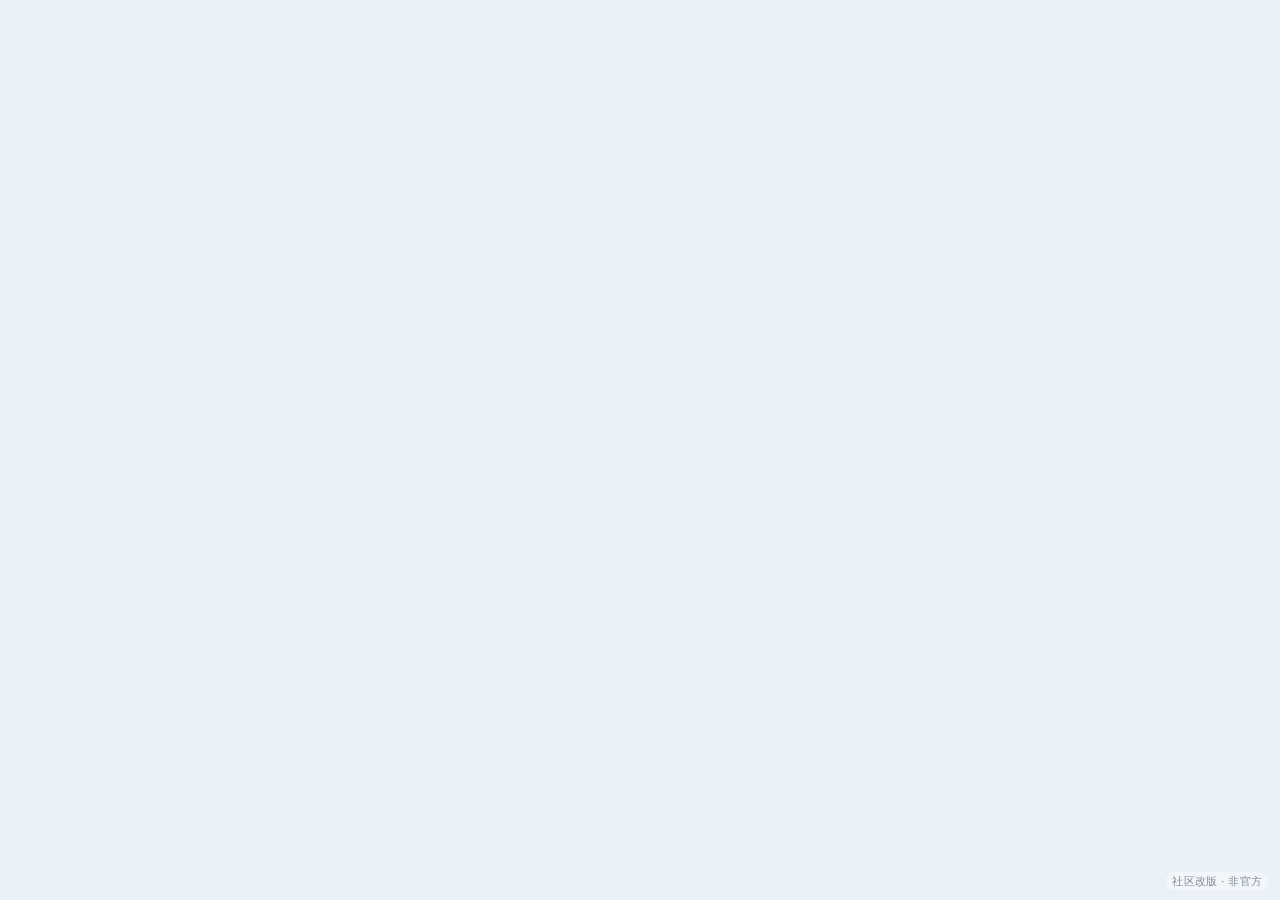
==== commit 0978a520: "Merge branch 'feat/landmarks' into feat/mechanics" ====
--- a/index.html
+++ b/index.html
@@ -3,10 +3,10 @@
 <head>
   <meta charset="utf-8">
   <meta name="viewport" content="width=device-width, initial-scale=1, viewport-fit=cover">
-  <title>城市与地铁</title>
+  <title>城市与地铁 · 社区版</title>
   <meta name="author" content="VinsonFung">
   <meta name="copyright" content="Copyright © 2026 VinsonFung. Non-commercial use only. All rights reserved.">
-  <meta name="description" content="以地铁规划为核心的单人网页模拟经营游戏：广州 1990、杭州 2000、香港 1970、台北 1990、东京 1950 五座真实城市与新手教程小城青湾。">
+  <meta name="description" content="以地铁规划为核心的单人网页模拟经营游戏（社区改版）：原版五座真实城市与新手教程青湾之外，加入深圳 1990，并可选施工工期、工程款分期与地价上涨。">
   <meta name="theme-color" content="#eaf1f7">
   <link rel="icon" type="image/png" href="img/favicon.png">
   <script>
@@ -32,10 +32,11 @@
 <body>
   <canvas id="map" aria-label="城市地图"></canvas>
   <div id="app"></div>
-  <div id="modnote" title="社区改版：在《城市与地铁》原作上增加深圳地图，其余玩法与内容与原作一致">深圳改版 · 非官方</div>
+  <div id="modnote" title="社区改版：在《城市与地铁》原作上增加深圳地图，以及可选的施工工期、工程款分期与地价上涨（默认关闭，可在开局简报中打开）；其余玩法与内容与原作一致">社区改版 · 非官方</div>
   <noscript>本游戏需要启用 JavaScript。</noscript>
   <script src="js/util.js"></script>
   <script src="js/config.js"></script>
+  <script src="js/mechanics.js"></script>
   <script src="js/news.js"></script>
   <script src="js/geo_gz.js"></script>
   <script src="js/geo.js"></script>
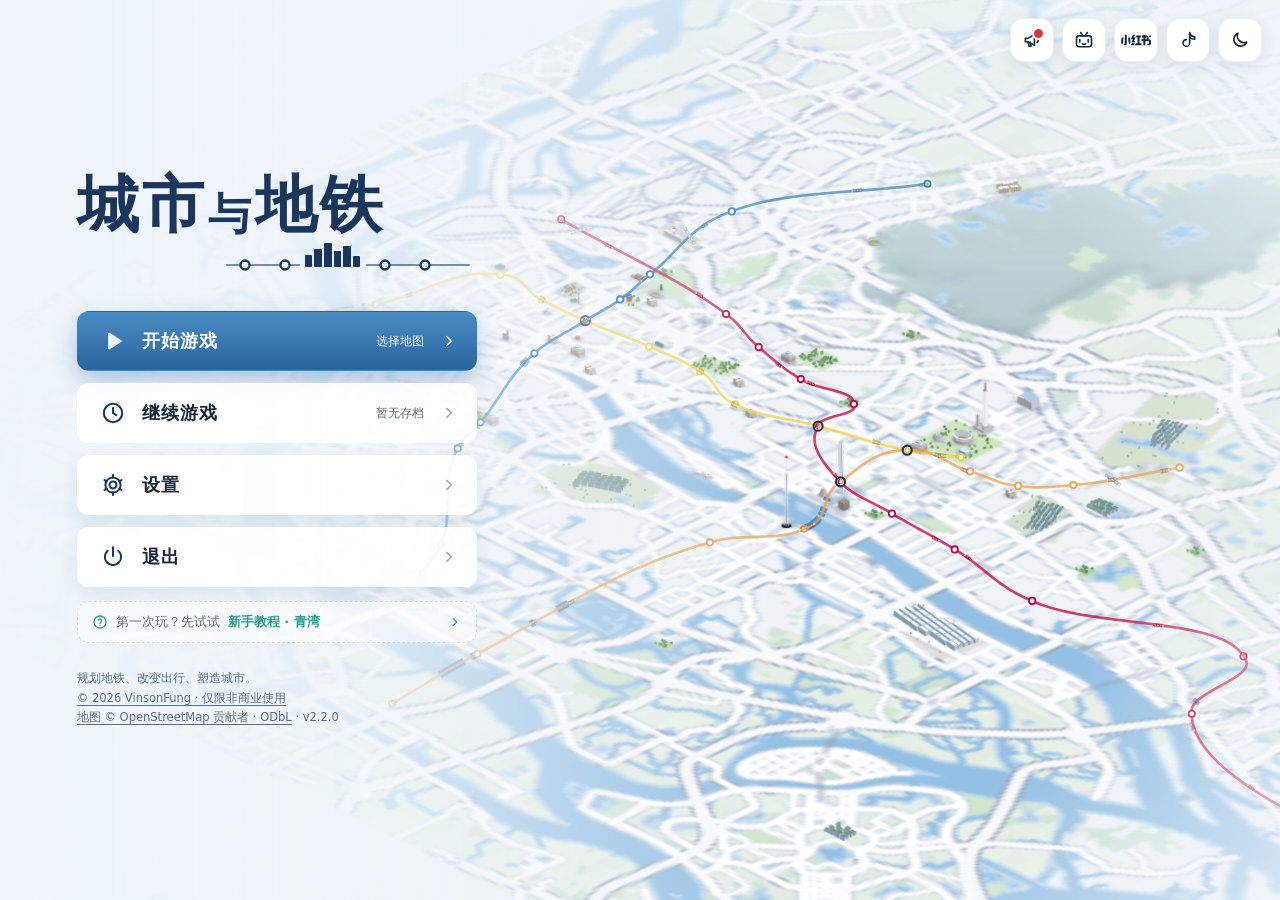
==== commit 2ef685db: "Sync web v2.2.0 features, mobile fixes, docs and cleanup" ====
--- a/index.html
+++ b/index.html
@@ -3,10 +3,10 @@
 <head>
   <meta charset="utf-8">
   <meta name="viewport" content="width=device-width, initial-scale=1, viewport-fit=cover">
-  <title>城市与地铁 · 社区版</title>
+  <title>城市与地铁</title>
   <meta name="author" content="VinsonFung">
   <meta name="copyright" content="Copyright © 2026 VinsonFung. Non-commercial use only. All rights reserved.">
-  <meta name="description" content="以地铁规划为核心的单人网页模拟经营游戏（社区改版）：原版五座真实城市与新手教程青湾之外，加入深圳 1990，并可选施工工期、工程款分期与地价上涨。">
+  <meta name="description" content="单人地铁规划与城市经营游戏：广州、杭州、香港、台北、东京、上海、武汉、巴黎与青湾教程，支持简体中文、繁体中文和英语。">
   <meta name="theme-color" content="#eaf1f7">
   <link rel="icon" type="image/png" href="img/favicon.png">
   <script>
@@ -20,24 +20,20 @@
     })();
   </script>
   <link rel="stylesheet" href="css/style.css">
-  <!-- 社区改版标记：本仓库在原作基础上增加了深圳地图，其余内容与原作一致；合并回上游时可整段删除 -->
-  <style>
-    #modnote{bottom:8px;right:10px;font-size:11px;line-height:1;letter-spacing:.02em;opacity:.55;
-      pointer-events:none;user-select:none;position:fixed;z-index:55;padding:4px 7px;border-radius:999px;
-      color:var(--fg, #2b3a4a);background:var(--card, rgba(255,255,255,.72));
-      border:1px solid var(--line, rgba(0,0,0,.12));backdrop-filter:blur(4px)}
-    [data-theme="dark"] #modnote{color:#cbd6e2;background:rgba(22,30,42,.72);border-color:rgba(255,255,255,.14)}
-  </style>
 </head>
 <body>
   <canvas id="map" aria-label="城市地图"></canvas>
   <div id="app"></div>
-  <div id="modnote" title="社区改版：在《城市与地铁》原作上增加深圳地图，以及可选的施工工期、工程款分期与地价上涨（默认关闭，可在开局简报中打开）；其余玩法与内容与原作一致">社区改版 · 非官方</div>
   <noscript>本游戏需要启用 JavaScript。</noscript>
   <script src="js/util.js"></script>
+  <script src="js/vendor/opencc/cn2t.js"></script>
+  <script src="js/vendor/pinyin/pinyin-pro.js"></script>
+  <script src="js/locales/en.js"></script>
+  <script src="js/i18n.js"></script>
   <script src="js/config.js"></script>
-  <script src="js/mechanics.js"></script>
+  <script src="js/accessibility.js"></script>
   <script src="js/news.js"></script>
+  <script src="js/legal.js"></script>
   <script src="js/geo_gz.js"></script>
   <script src="js/geo.js"></script>
   <script src="js/data_gz.js"></script>
@@ -50,25 +46,36 @@
   <script src="js/data_tk.js"></script>
   <script src="js/geo_tp.js"></script>
   <script src="js/data_tp.js"></script>
-  <script src="js/geo_sz.js"></script>
-  <script src="js/landmarks_sz.js"></script>
-  <script src="js/data_sz.js"></script>
+  <script src="js/geo_pa.js"></script>
+  <script src="js/data_pa.js"></script>
+  <script src="js/geo_wh.js"></script>
+  <script src="js/data_wh.js"></script>
+  <script src="js/geo_sh.js"></script>
+  <script src="js/data_sh.js"></script>
   <script src="js/maps.js"></script>
+  <script src="js/data_eras.js"></script>
   <script src="js/facility.js"></script>
+  <script src="js/eras.js"></script>
   <script src="js/city.js"></script>
   <script src="js/metro.js"></script>
+  <script src="js/road-kernel.js"></script>
   <script src="js/sim.js"></script>
   <script src="js/economy.js"></script>
   <script src="js/macro.js"></script>
   <script src="js/game.js"></script>
   <script src="js/milestones.js"></script>
+  <script src="js/sim-stamp.js"></script>
+  <script src="js/traffic-cache.js"></script>
   <script src="js/save.js"></script>
-  <script src="js/landmark_meshes_sz.js"></script>
-  <script src="js/landmark_models_sz.js"></script>
   <script src="js/render.js"></script>
+  <script src="js/sites.js"></script>
+  <script src="js/scenery.js"></script>
   <script src="js/agents.js"></script>
+  <script src="js/bgtransit.js"></script>
   <script src="js/icons.js"></script>
   <script src="js/settings.js"></script>
+  <script src="js/keys.js"></script>
+  <script src="js/grid.js"></script>
   <script src="js/sound.js"></script>
   <script src="js/soundscape.js"></script>
   <script src="js/tools.js"></script>
@@ -79,6 +86,8 @@
   <script src="js/netmap.js"></script>
   <script src="js/follow.js"></script>
   <script src="js/tutorial.js"></script>
+  <script src="js/quick.js"></script>
+  <script src="js/v22-ui.js"></script>
   <script src="js/main.js"></script>
 </body>
 </html>
--- a/css/style.css
+++ b/css/style.css
@@ -1,5 +1,15 @@
 /* 城市与地铁 · 界面样式（浅色 / 深色主题） */
 :root {
+  --view-width: 100vw;
+  --view-height: 100dvh;
+  --view-top: 0px;
+  --view-left: 0px;
+  --view-bottom: 0px;
+  --view-right: 0px;
+  --safe-top: env(safe-area-inset-top, 0px);
+  --safe-right: env(safe-area-inset-right, 0px);
+  --safe-bottom: env(safe-area-inset-bottom, 0px);
+  --safe-left: env(safe-area-inset-left, 0px);
   color-scheme: light;
   --navy: #1b365c;
   --teal: #2a9d8f;
@@ -67,6 +77,9 @@
   --glass-edge: rgba(255, 255, 255, 0.06);
 }* { box-sizing: border-box; }
 html, body { margin: 0; height: 100%; overflow: hidden; background: var(--bg); color: var(--text); font-family: var(--font); font-size: 13px; -webkit-font-smoothing: antialiased; }
+/* 色盲辅助：状态仍保留文字 / 图标，避免只靠红绿表达成功、警告和错误。 */
+:root[data-color-blind="true"] { --good: #0072b2; --good-soft: rgba(0,114,178,.12); --warn: #8c5900; --warn-soft: rgba(166,106,0,.12); --bad: #84317d; --bad-soft: rgba(132,49,125,.12); }
+:root[data-color-blind="true"][data-theme="dark"] { --good: #66c2ff; --good-soft: rgba(102,194,255,.14); --warn: #f4bd53; --warn-soft: rgba(244,189,83,.14); --bad: #e3a0de; --bad-soft: rgba(227,160,222,.14); }
 #map { position: fixed; inset: 0; display: block; touch-action: none; }
 button { font-family: inherit; font-size: inherit; color: inherit; }
 input, select { font-family: inherit; font-size: 13px; color: var(--text); background: var(--surface-solid); }
@@ -74,7 +87,8 @@
 .ico svg { width: 100%; height: 100%; }
 .hud { position: fixed; z-index: 10; transition: opacity .3s var(--ease), transform .35s var(--ease); }
 .hidden { opacity: 0 !important; pointer-events: none !important; }
-.glass { background: var(--surface); border: 1px solid var(--glass-edge); border-radius: var(--radius); box-shadow: var(--shadow); backdrop-filter: blur(14px) saturate(1.2); -webkit-backdrop-filter: blur(14px) saturate(1.2); }
+/* 界面毛玻璃：模糊半径越大，地图每帧变化时 GPU 重新模糊的开销越大（v2.1 由 14px 降到 9px，观感接近、移动地图更流畅） */
+.glass { background: var(--surface); border: 1px solid var(--glass-edge); border-radius: var(--radius); box-shadow: var(--shadow); backdrop-filter: blur(9px) saturate(1.15); -webkit-backdrop-filter: blur(9px) saturate(1.15); }
 .muted { color: var(--muted); }
 .faint { color: var(--faint); }
 .good { color: var(--good); }
@@ -188,7 +202,7 @@
 .hbtn:hover .ico { transform: scale(1.1); }
 .hbtn:active { transform: scale(.92); }
 .hbtn.on { background: var(--accent-soft); color: var(--accent); }
-.hbtn[data-tip="设置"]:hover .ico { transform: rotate(60deg); }
+.hbtn[data-ui="settings"]:hover .ico { transform: rotate(60deg); }
 @keyframes blink { 50% { opacity: .3; } }
 /* 顶栏按「有效宽度」（窗口宽度 ÷ 界面大小）逐级收起次要指标，类名由 ui.layoutHud 设置 */
 #hudTop.lt1540 .pill.opt { display: none; }
@@ -471,7 +485,7 @@
 .dropdown { position: fixed; z-index: 45; background: var(--surface-solid); border: 1px solid var(--line); border-radius: 14px; box-shadow: var(--shadow); padding: 6px; min-width: 220px; max-width: calc(100vw - 16px); max-height: calc(100dvh - 16px); overflow-y: auto; overscroll-behavior: contain; animation: cardIn .2s var(--ease); }
 .dropdown button { display: flex; width: 100%; border: 0; background: transparent; padding: 9px 10px; border-radius: 9px; cursor: pointer; text-align: left; gap: 10px; align-items: center; }
 .dropdown button.dd-narrow { display: none; }
-@media (max-width: 760px) { .dropdown button.dd-narrow { display: flex; } }
+@media (max-width: 760px), (max-width: 1024px) and (max-height: 520px) and (pointer: coarse) { .dropdown button.dd-narrow { display: flex; } }
 .dropdown button .ico { width: 17px; height: 17px; color: var(--muted); }
 .dropdown button:hover { background: var(--hover); }
 .dropdown hr { border: 0; border-top: 1px solid var(--line); margin: 5px 0; }
@@ -489,7 +503,7 @@
 .stats-tabs button.on { background: var(--accent-soft); color: var(--accent); }
 .stats-body { flex: 1; overflow-y: auto; padding: 16px 18px 22px; }
 .kpi-grid { display: grid; grid-template-columns: repeat(3, 1fr); gap: 12px; margin-bottom: 14px; }
-@media (max-width: 760px) { .kpi-grid { grid-template-columns: repeat(2, 1fr); } }
+@media (max-width: 760px), (max-width: 1024px) and (max-height: 520px) and (pointer: coarse) { .kpi-grid { grid-template-columns: repeat(2, 1fr); } }
 .kpi { background: var(--surface-solid); border: 1px solid var(--line); border-radius: 16px; padding: 12px 14px 10px; display: flex; flex-direction: column; gap: 4px; }
 .kpi .top { display: flex; align-items: center; gap: 8px; color: var(--muted); font-size: 12px; font-weight: 500; }
 .kpi .top .badge { width: 26px; height: 26px; border-radius: 8px; }
@@ -533,7 +547,7 @@
 .hbar-fill { height: 100%; border-radius: 0 4px 4px 0; min-width: 2px; }
 .hbar-val { font-size: 12px; font-weight: 600; font-variant-numeric: tabular-nums; min-width: 56px; text-align: right; }
 .stats-head .seg-ctl button { padding: 4px 10px; font-size: 12px; }
-@media (max-width: 760px) {
+@media (max-width: 760px), (max-width: 1024px) and (max-height: 520px) and (pointer: coarse) {
   .stats-tabs { margin-left: 0; overflow-x: auto; }
   .stats-head { flex-wrap: wrap; }
   .chart-grid { grid-template-columns: 1fr; }
@@ -571,9 +585,9 @@
 .key-row { display: flex; align-items: center; justify-content: space-between; gap: 10px; padding: 7px 10px; border-radius: 9px; background: var(--surface-2); font-size: 12.5px; }
 .key-row kbd { font-size: 11px; padding: 2px 7px; white-space: nowrap; }
 .about-head { display: flex; align-items: center; gap: 14px; margin-bottom: 14px; }
-.about-head img { width: 64px; height: 64px; border-radius: 18px; background: var(--grad); padding: 8px; }
+.about-head img { width: 64px; height: 64px; object-fit: contain; }
 .about-t { font-size: 20px; font-weight: 800; letter-spacing: 2px; }
-@media (max-width: 760px) { .set-wrap { grid-template-columns: 1fr; } .set-nav { flex-direction: row; overflow-x: auto; border-right: 0; border-bottom: 1px solid var(--line); padding: 0 0 8px; } .keys { grid-template-columns: 1fr; } }
+@media (max-width: 760px), (max-width: 1024px) and (max-height: 520px) and (pointer: coarse) { .set-wrap { grid-template-columns: 1fr; } .set-nav { flex-direction: row; overflow-x: auto; border-right: 0; border-bottom: 1px solid var(--line); padding: 0 0 8px; } .keys { grid-template-columns: 1fr; } }
 
 @keyframes riseIn { from { opacity: 0; transform: translateY(14px); } to { opacity: 1; transform: none; } }
 
@@ -598,17 +612,18 @@
 @keyframes breathe { 0%, 100% { transform: scale(1); opacity: .9; } 50% { transform: scale(1.08); opacity: 1; } }
 
 /* ---------- 1.2：车站规模卡片、草案对比、拥挤诊断 ---------- */
-.size-cards { display: grid; grid-template-columns: repeat(3, 1fr); gap: 6px; }
+.size-cards { display: grid; grid-template-columns: repeat(auto-fit, minmax(min(100%, 110px), 1fr)); gap: 6px; }
 .size-card { text-align: left; border: 1.5px solid var(--line-strong); background: var(--surface-solid); border-radius: 12px; padding: 8px 9px; cursor: pointer; display: flex; flex-direction: column; gap: 2px; transition: border-color .15s, background .15s, transform .2s var(--spring); min-width: 0; }
 .size-card:hover { border-color: var(--accent); }
 .size-card:active { transform: scale(.97); }
 .size-card.on { border-color: var(--accent); background: var(--accent-soft); box-shadow: var(--ring); }
-.size-card .sc-h { display: flex; align-items: center; gap: 4px; font-size: 13px; }
+.size-card .sc-h { display: flex; flex-wrap: wrap; align-items: center; gap: 4px; font-size: 13px; }
+.size-card .sc-h b, .size-card .sc-tag { white-space: nowrap; }
 .size-card .sc-tag { font-size: 10px; padding: 0 5px; border-radius: 6px; background: var(--surface-3); color: var(--muted); font-weight: 500; }
-.size-card .sc-v { font-size: 15px; font-weight: 700; font-variant-numeric: tabular-nums; white-space: nowrap; }
-.size-card .sc-v small { font-size: 9.5px; font-weight: 500; color: var(--muted); letter-spacing: -.2px; }
-.size-card .sc-k { font-size: 11px; color: var(--muted); white-space: nowrap; overflow: hidden; text-overflow: ellipsis; }
-.size-card .sc-cost { font-size: 11.5px; font-weight: 600; color: var(--accent); margin-top: 3px; white-space: nowrap; overflow: hidden; text-overflow: ellipsis; }
+.size-card .sc-v { font-size: 15px; font-weight: 700; font-variant-numeric: tabular-nums; }
+.size-card .sc-v small { display: block; font-size: 9.5px; font-weight: 500; color: var(--muted); letter-spacing: -.2px; }
+.size-card .sc-k { font-size: 11px; color: var(--muted); white-space: normal; overflow-wrap: anywhere; }
+.size-card .sc-cost { font-size: 11.5px; font-weight: 600; color: var(--accent); margin-top: 3px; white-space: normal; overflow-wrap: anywhere; }
 .size-diff { margin-top: 6px; padding: 7px 10px; border-radius: 10px; font-size: 12px; line-height: 1.6; background: var(--accent-soft); }
 .size-diff.down { background: var(--warn-soft); }
 .draft-diff { display: flex; flex-wrap: wrap; align-items: center; gap: 4px 6px; padding: 7px 10px; margin-bottom: 8px; border-radius: 10px; background: var(--warn-soft); font-size: 12px; }
@@ -684,11 +699,13 @@
 .nm-legend { display: inline-flex; align-items: center; gap: 5px; }
 .nm-lg-st, .nm-lg-x { width: 10px; height: 10px; border-radius: 50%; border: 2.5px solid var(--accent); background: var(--surface-solid); display: inline-block; }
 .nm-lg-x { width: 13px; height: 13px; border-color: var(--nm-xfer); margin-left: 6px; }
-@media (max-width: 760px) { .nm-legend { display: none; } }
+@media (max-width: 760px), (max-width: 1024px) and (max-height: 520px) and (pointer: coarse) { .nm-legend { display: none; } }
 
 /* ---------- 平滑切换（主题、界面大小） ---------- */
-.map-snap { position: fixed; inset: 0; width: 100%; height: 100%; pointer-events: none; z-index: 1; transition: opacity .55s ease; }
-.theme-fade, .theme-fade *, .theme-fade *::before, .theme-fade *::after { transition: background-color .5s ease, color .5s ease, border-color .5s ease, box-shadow .5s ease, fill .5s ease, stroke .5s ease !important; }
+/* 主题切换（v2.1）：地图快照与界面颜色在同一帧开始，同样的时长与缓动 */
+.map-snap { position: fixed; inset: 0; width: 100%; height: 100%; pointer-events: none; z-index: 1; opacity: 1; transition: opacity .5s cubic-bezier(.45, 0, .25, 1); will-change: opacity; }
+.map-snap.out { opacity: 0; }
+.theme-fade, .theme-fade *, .theme-fade *::before, .theme-fade *::after { transition: background-color .5s cubic-bezier(.45, 0, .25, 1), color .5s cubic-bezier(.45, 0, .25, 1), border-color .5s cubic-bezier(.45, 0, .25, 1), box-shadow .5s cubic-bezier(.45, 0, .25, 1), fill .5s cubic-bezier(.45, 0, .25, 1), stroke .5s cubic-bezier(.45, 0, .25, 1) !important; }
 
 /* ---------- 1.3：左侧视图与图层、图层列表、工具选项条、草案栏 ---------- */
 #dock { gap: 4px; }
@@ -717,6 +734,7 @@
 .to-hint { display: flex; align-items: center; gap: 7px; font-size: 12.5px; color: var(--muted); padding-right: 4px; }
 .to-hint .ico { width: 16px; height: 16px; color: var(--accent); }
 .to-sep { width: 1px; height: 22px; background: var(--line-strong); flex: none; }
+@media (max-width: 1100px) { #toolopts.has-snap .to-hint span, #toolopts.has-color .to-hint span { display: none; } }   /* 给吸附与绘线配色留出位置，说明保留在提示中 */
 .seg-ctl.sm { padding: 2px; border-radius: 10px; }
 .seg-ctl.sm button { padding: 4px 10px; font-size: 12px; border-radius: 8px; }
 .seg-ctl button .dot { width: 9px; height: 9px; }
@@ -727,8 +745,9 @@
 #draftbar .iconbtn[disabled] { opacity: .35; cursor: default; }
 
 /* 设置：单页 */
-.card.settings { width: min(520px, calc(100vw - 32px)); padding: 20px 22px 16px; }
-.set-body.single { max-height: none; overflow: visible; padding: 0; margin-top: 4px; }
+.card.settings { width: min(520px, calc(100vw - 32px)); padding: 20px 22px 16px; display: flex; flex-direction: column; overflow: hidden; }
+.card.settings > .card-head, .card.settings > .set-foot { flex: none; }
+.set-body.single { flex: 1; min-height: 0; max-height: none; overflow-y: auto; overscroll-behavior: contain; padding: 0 4px 0 0; margin-top: 4px; }
 .set-body.single .set-row { padding: 10px 2px; }
 .set-slider { width: 120px; transition: opacity .25s; }
 .set-slider.off { opacity: .35; pointer-events: none; }
@@ -767,7 +786,7 @@
 .nm-tools .hbtn { width: 32px; height: 32px; }
 .nm-tools .hbtn .ico { width: 17px; height: 17px; }
 .nm-win .stats-head .btn.sm { gap: 6px; }
-@media (max-width: 760px) { .nm-hint { display: none; } }
+@media (max-width: 760px), (max-width: 1024px) and (max-height: 520px) and (pointer: coarse) { .nm-hint { display: none; } }
 .nm-bar { display: flex; align-items: center; justify-content: space-between; gap: 8px 14px; padding: 10px 16px 0; flex-wrap: wrap; }
 .nm-bar .nm-chips { padding: 0; flex-basis: 100%; max-height: 72px; overflow-y: auto; }
 .nm-legend { display: flex; align-items: center; gap: 6px; font-size: 11.5px; color: var(--muted); white-space: nowrap; }
@@ -974,14 +993,16 @@
 .fchip.on small { opacity: .85; }
 
 /* 卡片类条目的一致悬停：轻微上浮 + 阴影 */
-.map-mode, .msel-item, .msel-feat, .brief-mode, .ms-link, .kpi.clickable { will-change: transform; }
+.map-mode, .msel-item, .brief-mode, .ms-link, .kpi.clickable { will-change: transform; }
 .map-mode:active:not([disabled]), .msel-item:active, .ms-link:active, .start-learn:active { transform: scale(.98); }
 
 /* ---------- 开始界面：右上角按钮组、新手教程入口 ---------- */
 .start-corner { position: fixed; top: 18px; right: 18px; display: flex; gap: 8px; z-index: 2; }
-.corner-btn { width: 44px; height: 44px; border-radius: 14px; border: 1px solid var(--line); background: var(--surface-solid); color: var(--text); display: grid; place-items: center; cursor: pointer; box-shadow: var(--shadow-sm); transition: transform .2s var(--spring), background .2s, box-shadow .2s; }
+.corner-btn { position: relative; flex: none; width: 44px; height: 44px; border-radius: 14px; border: 1px solid var(--line); background: var(--surface-solid); color: var(--text); display: grid; place-items: center; cursor: pointer; text-decoration: none; box-shadow: var(--shadow-sm); transition: transform .2s var(--spring), background .2s, box-shadow .2s; }
 .corner-btn:hover { transform: translateY(-2px); box-shadow: var(--shadow); }
+.corner-btn:focus-visible { outline: 2px solid var(--accent); outline-offset: 3px; }
 .corner-btn .ico { width: 20px; height: 20px; position: relative; z-index: 1; }
+.corner-btn .ico.brand-wordmark { width: 30px; }
 .corner-btn.dot::after { content: ''; position: absolute; top: 8px; right: 8px; width: 9px; height: 9px; border-radius: 50%; background: var(--bad); border: 2px solid var(--surface-solid); animation: popIn .4s var(--spring); z-index: 2; }
 .start-learn { margin-top: 14px; display: flex; align-items: center; gap: 8px; width: 100%; padding: 11px 14px; border-radius: 12px; border: 1px dashed var(--line-strong); background: rgba(255, 255, 255, 0.55); color: var(--text); cursor: pointer; font-size: 13px; text-align: left; transition: transform .22s var(--spring), border-color .2s, background .2s; }
 :root[data-theme="dark"] .start-learn { background: rgba(23, 33, 49, 0.6); }
@@ -993,82 +1014,34 @@
 
 /* ---------- 选择地图：左侧预览与选择，右侧详情 ---------- */
 .card.msel { width: min(1180px, calc(100vw - 32px)); height: min(780px, calc(100vh - 40px)); padding: 0; display: grid; grid-template-columns: 372px minmax(0, 1fr); overflow: hidden; outline: none; }
-.msel-left { display: flex; flex-direction: column; gap: 12px; padding: 18px 16px 14px 18px; border-right: 1px solid var(--line); background: var(--surface-2); min-height: 0; min-width: 0; }
-.msel-head { display: flex; align-items: center; gap: 8px; }
-.msel-head h2 { margin: 0; font-size: 19px; }
-.msel-count { font-size: 12px; color: var(--muted); white-space: nowrap; }
-.msel-search { display: flex; align-items: center; gap: 8px; height: 40px; padding: 0 6px 0 12px; border-radius: 12px; background: var(--surface-solid); border: 1px solid var(--line-strong); transition: border-color .18s, box-shadow .18s; flex: none; }
-.msel-search:focus-within { border-color: var(--accent); box-shadow: var(--ring); }
-.msel-search > .ico { color: var(--muted); }
 .msel-q { flex: 1; border: 0; outline: 0; background: transparent; font-size: 13.5px; min-width: 0; padding: 0; }
 .msel-q::-webkit-search-cancel-button { display: none; }
-.msel-filters { display: flex; flex-direction: column; gap: 8px; flex: none; }
-.msel-frow { display: flex; align-items: flex-start; gap: 6px; }
-.msel-fl { display: inline-flex; align-items: center; gap: 4px; font-size: 12px; color: var(--muted); font-weight: 700; height: 28px; flex: none; width: 48px; }
-.msel-fl .ico { color: var(--accent); }
-.msel-frow .fchip { height: 28px; padding: 0 10px; font-size: 12px; }
-.msel-list { flex: 1; min-height: 0; overflow-y: auto; display: flex; flex-direction: column; gap: 8px; margin: 0 -8px; padding: 2px 8px 6px; scrollbar-width: thin; }
 .msel-item { display: flex; gap: 12px; align-items: center; padding: 8px 10px 8px 8px; border-radius: 15px; border: 1.5px solid var(--line); background: var(--surface-solid); color: var(--text); text-align: left; cursor: pointer; transition: border-color .18s, box-shadow .2s, transform .22s var(--spring); flex: none; animation: riseIn .4s var(--ease) both; }
 .msel-item:nth-child(2) { animation-delay: .04s; } .msel-item:nth-child(3) { animation-delay: .08s; } .msel-item:nth-child(4) { animation-delay: .12s; } .msel-item:nth-child(n+5) { animation-delay: .16s; }
 .msel-item:hover { transform: translateY(-2px); box-shadow: var(--shadow-sm); border-color: var(--line-strong); }
 .msel-item.on { border-color: var(--accent); box-shadow: var(--ring), var(--shadow-sm); }
-.msel-thumb { position: relative; width: 104px; height: 66px; border-radius: 10px; overflow: hidden; flex: none; background: var(--hover); }
-.msel-thumb img { width: 100%; height: 100%; object-fit: cover; display: block; transition: transform .6s var(--ease); }
-.msel-item:hover .msel-thumb img, .msel-item.on .msel-thumb img { transform: scale(1.1); }
-.msel-flag { position: absolute; left: 5px; top: 5px; font-size: 10.5px; font-weight: 700; padding: 1px 7px; border-radius: 999px; background: rgba(15, 118, 110, 0.92); color: #fff; }
 .msel-it { display: flex; flex-direction: column; gap: 3px; min-width: 0; flex: 1; position: relative; z-index: 1; }
 .msel-it b { font-size: 15px; }
 .msel-it small { font-size: 12px; color: var(--muted); white-space: nowrap; overflow: hidden; text-overflow: ellipsis; }
-.msel-meta { display: flex; align-items: center; gap: 8px; flex-wrap: wrap; margin-top: 2px; }
-.msel-prog { display: inline-flex; align-items: center; gap: 3px; font-size: 11px; color: var(--faint); }
 .lvl { display: inline-flex; align-items: center; gap: 3px; font-size: 11px; color: var(--muted); white-space: nowrap; }
 .lvl i { width: 6px; height: 6px; border-radius: 50%; background: var(--line-strong); }
 .lvl i.on { background: var(--gold); }
 .lvl b { font-weight: 600; margin-left: 2px; }
 .msel-empty { display: flex; flex-direction: column; align-items: center; gap: 6px; padding: 28px 10px; color: var(--muted); text-align: center; font-size: 12.5px; animation: riseIn .3s var(--ease) both; }
 .msel-empty .ico { color: var(--faint); }
-.msel-empty b { color: var(--text); font-size: 14px; }
-.msel-note { font-size: 11.5px; color: var(--faint); line-height: 1.5; flex: none; }
-.msel-detail { position: relative; min-width: 0; min-height: 0; display: flex; flex-direction: column; background: var(--surface-solid); }
-.msel-dwrap { flex: 1; min-height: 0; display: flex; flex-direction: column; }
-.msel-scroll { flex: 1; min-height: 0; overflow-y: auto; padding: 18px 22px 10px; scrollbar-width: thin; }
-.msel-hero, .brief-hero { position: relative; height: 230px; border-radius: 18px; overflow: hidden; background: var(--hover); flex: none; }
-.msel-hero img, .brief-hero img { position: absolute; inset: 0; width: 100%; height: 100%; object-fit: cover; animation: kenburns 20s ease-in-out infinite alternate; }
-@keyframes kenburns { from { transform: scale(1.04); } to { transform: scale(1.16) translate(-2%, -2%); } }
-.msel-hero::after, .brief-hero::after { content: ''; position: absolute; inset: 0; background: linear-gradient(180deg, rgba(10, 20, 36, 0) 25%, rgba(10, 20, 36, 0.8)); }
-.msel-hero-tx, .brief-hero-tx { position: absolute; left: 20px; right: 20px; bottom: 16px; z-index: 1; color: #fff; }
+.msel-empty b { color: var(--text); font-size: 14px; } .brief-hero { position: relative; height: 230px; border-radius: 18px; overflow: hidden; background: var(--hover); flex: none; } .brief-hero img { position: absolute; inset: 0; width: 100%; height: 100%; object-fit: cover; animation: kenburns 20s ease-in-out infinite alternate; }
+@keyframes kenburns { from { transform: scale(1.04); } to { transform: scale(1.16) translate(-2%, -2%); } } .brief-hero::after { content: ''; position: absolute; inset: 0; background: linear-gradient(180deg, rgba(10, 20, 36, 0) 25%, rgba(10, 20, 36, 0.8)); } .brief-hero-tx { position: absolute; left: 20px; right: 20px; bottom: 16px; z-index: 1; color: #fff; }
 .msel-kicker { display: flex; align-items: center; gap: 8px; font-size: 12px; font-weight: 600; opacity: .92; letter-spacing: .5px; flex-wrap: wrap; }
-.msel-kicker i { width: 4px; height: 4px; border-radius: 50%; background: currentColor; opacity: .7; }
-.msel-hero-tx h2, .brief-hero-tx h2 { margin: 4px 0 2px; font-size: 30px; font-weight: 900; letter-spacing: 1.5px; color: #fff; text-shadow: 0 2px 12px rgba(0, 0, 0, 0.25); }
+.msel-kicker i { width: 4px; height: 4px; border-radius: 50%; background: currentColor; opacity: .7; } .brief-hero-tx h2 { margin: 4px 0 2px; font-size: 30px; font-weight: 900; letter-spacing: 1.5px; color: #fff; text-shadow: 0 2px 12px rgba(0, 0, 0, 0.25); }
 .msel-tagline { font-size: 14px; opacity: .92; }
 .msel-chips { display: flex; flex-wrap: wrap; gap: 6px; margin-top: 10px; align-items: center; }
-.msel-hero .lvl { color: #fff; background: rgba(255, 255, 255, 0.16); padding: 3px 9px; border-radius: 999px; backdrop-filter: blur(6px); -webkit-backdrop-filter: blur(6px); }
-.msel-hero .lvl i { background: rgba(255, 255, 255, 0.35); }
-.msel-hero .lvl i.on { background: #ffd34d; }
 .tag.glass-tag { background: rgba(255, 255, 255, 0.16); color: #fff; backdrop-filter: blur(6px); -webkit-backdrop-filter: blur(6px); }
-.msel-intro { font-size: 14px; line-height: 1.8; margin: 16px 2px 12px; color: var(--text); }
 .msel-facts { display: grid; grid-template-columns: repeat(auto-fit, minmax(108px, 1fr)); gap: 8px; }
 .msel-facts > div { display: flex; flex-direction: column; gap: 2px; padding: 9px 12px; border-radius: 12px; background: var(--surface-2); border: 1px solid var(--line); min-width: 0; }
 .msel-facts span { font-size: 11.5px; color: var(--muted); }
 .msel-facts b { font-size: 14px; white-space: nowrap; overflow: hidden; text-overflow: ellipsis; }
 .msel-sec { display: flex; align-items: center; gap: 7px; font-size: 13px; font-weight: 800; margin: 18px 2px 9px; color: var(--text); }
-.msel-sec .ico { color: var(--accent); }
-.msel-feats, .brief-modes { display: grid; grid-template-columns: 1fr 1fr; gap: 10px; }
-.msel-feat, .brief-mode { display: flex; gap: 11px; align-items: flex-start; padding: 11px 12px; border-radius: 14px; background: var(--surface-solid); border: 1px solid var(--line); animation: riseIn .4s var(--ease) both; transition: transform .22s var(--spring), box-shadow .2s, border-color .18s; }
-.msel-feat:hover, .brief-mode:hover { transform: translateY(-2px); box-shadow: var(--shadow-sm); border-color: var(--line-strong); }
-.msel-feat .badge, .brief-mode .badge { width: 34px; height: 34px; border-radius: 11px; }
-.msel-feat b, .brief-mode b { display: block; font-size: 13.5px; }
-.msel-feat small, .brief-mode small { display: block; font-size: 12px; color: var(--muted); line-height: 1.55; margin-top: 2px; }
-.msel-tl { position: relative; display: flex; padding: 2px 2px 6px; overflow-x: auto; scrollbar-width: thin; }
-.msel-tl::before { content: ''; position: absolute; left: 6px; right: 6px; top: 31px; height: 2px; background: var(--line-strong); border-radius: 2px; }
-.msel-ev { position: relative; flex: 1 1 0; min-width: 104px; display: flex; flex-direction: column; align-items: flex-start; gap: 6px; padding-right: 12px; animation: riseIn .4s var(--ease) both; }
-.msel-ev:nth-child(2) { animation-delay: .05s; } .msel-ev:nth-child(3) { animation-delay: .1s; } .msel-ev:nth-child(4) { animation-delay: .15s; } .msel-ev:nth-child(n+5) { animation-delay: .2s; }
-.msel-ev b { font-size: 14px; font-weight: 800; font-variant-numeric: tabular-nums; height: 18px; }
-.msel-ev i { width: 13px; height: 13px; border-radius: 50%; background: var(--surface-solid); border: 3px solid var(--accent); position: relative; z-index: 1; transition: transform .2s var(--spring); }
-.msel-ev:hover i { transform: scale(1.3); }
-.msel-ev.start i { border-color: var(--gold); background: var(--gold); }
-.msel-ev span { font-size: 12px; color: var(--muted); line-height: 1.5; }
-.msel-dwrap > .map-actions { padding: 12px 22px 18px; margin: 0; border-top: 1px solid var(--line); background: var(--surface-solid); flex: none; }
+.msel-sec .ico { color: var(--accent); } .brief-modes { display: grid; grid-template-columns: 1fr 1fr; gap: 10px; } .brief-mode { display: flex; gap: 11px; align-items: flex-start; padding: 11px 12px; border-radius: 14px; background: var(--surface-solid); border: 1px solid var(--line); animation: riseIn .4s var(--ease) both; transition: transform .22s var(--spring), box-shadow .2s, border-color .18s; } .brief-mode:hover { transform: translateY(-2px); box-shadow: var(--shadow-sm); border-color: var(--line-strong); } .brief-mode .badge { width: 34px; height: 34px; border-radius: 11px; } .brief-mode b { display: block; font-size: 13.5px; } .brief-mode small { display: block; font-size: 12px; color: var(--muted); line-height: 1.55; margin-top: 2px; }
 .map-mode .grow { position: relative; z-index: 1; }
 
 /* ---------- 开局简报 ---------- */
@@ -1102,6 +1075,14 @@
 .news-d { font-size: 12px; color: var(--faint); font-weight: 500; flex: none; }
 .news-b { margin: 0 0 8px; padding-left: 20px; font-size: 13px; line-height: 1.8; }
 .news-b li::marker { color: var(--accent); }
+@media (max-width: 640px) {
+  .news-list .sec-h { display: grid; grid-template-columns: auto minmax(0, 1fr) auto auto; gap: 5px 8px; }
+  .news-list .news-v { grid-column: 1; grid-row: 1; justify-self: start; }
+  .news-list .sec-h > .tag { grid-column: 2; grid-row: 1; justify-self: start; }
+  .news-list .news-d { grid-column: 3; grid-row: 1; }
+  .news-list .sec-h > .chev { grid-column: 4; grid-row: 1; }
+  .news-list .news-t { grid-column: 1 / -1; grid-row: 2; white-space: normal; overflow: visible; overflow-wrap: anywhere; line-height: 1.5; }
+}
 
 /* ---------- 城市纪事：书页、简笔画、时间轴 ---------- */
 .ms-head2 { display: flex; align-items: center; justify-content: space-between; gap: 12px; flex-wrap: wrap; margin-bottom: 14px; }
@@ -1167,11 +1148,18 @@
 /* ======================================================================
    手机与平板：窄屏重新排布（顶栏两行、详情改为底部抽屉、窗口全屏、选图上下排列）
    ====================================================================== */
-@media (max-width: 760px) {
+@media (max-width: 760px), (max-width: 1024px) and (max-height: 520px) and (pointer: coarse) {
   #hudTop { top: calc(8px + env(safe-area-inset-top)); left: 8px; right: 8px; flex-wrap: wrap; gap: 6px; }
   #hudTop .spacer { display: none; }
   .citybar { flex: 1 1 100%; min-width: 0; padding: 4px; gap: 4px; }
   .citybar .speed { margin-left: auto; }
+  .citybar .daypill { flex: 1 1 auto; min-width: 0; }
+  .citybar .daypill .tx, .cluster.metrics, .cluster.metrics .tx { min-width: 0; }
+  .citybar .daypill .v, .cluster.metrics .v { overflow: hidden; text-overflow: ellipsis; }
+  .cluster.metrics .pill { flex: 1 1 auto; min-width: 0; }
+  #hudTop.lt400 .daypill .v small { display: none; }
+  #hudTop.lt360 .brand { display: none; }
+  #hudTop.lt300 .dayring { display: none; }
   .brand { width: 36px; height: 36px; border-radius: 11px; }
   .brand img { width: 28px; height: 28px; }
   .pill { height: 38px; padding: 3px 8px 3px 4px; gap: 6px; }
@@ -1184,29 +1172,38 @@
   .cluster.actions { padding: 3px; }
   .hbtn { width: 36px; height: 38px; }
   .hbtn.wide-only { display: none; }
-  #dock { top: calc(104px + env(safe-area-inset-top)); left: 8px; width: 46px; padding: 4px; gap: 2px; max-height: calc(100vh - 260px); }
+  #dock { top: calc(var(--mobile-hud-bottom, 110px) / var(--uiz, 1)); left: 8px; width: 46px; padding: 4px; gap: 2px; max-height: calc((100dvh - var(--mobile-hud-bottom, 110px) - 150px) / var(--uiz, 1)); }
   #dock .dockbtn { width: 38px; height: 34px; border-radius: 10px; }
   #dock .dockbtn .ico { width: 19px; height: 19px; }
-  #legendCard { top: calc(104px + env(safe-area-inset-top)); left: 60px; width: min(268px, calc(100vw - 70px)); }
-  #rightPanel { top: auto; left: 0; right: 0; bottom: 0; width: auto; max-height: 62vh; border-radius: 20px 20px 0 0; z-index: 14; padding-bottom: env(safe-area-inset-bottom); }
+  #legendCard { top: calc(var(--mobile-hud-bottom, 110px) / var(--uiz, 1)); left: 60px; width: min(268px, calc(100vw / var(--uiz, 1) - 70px)); max-height: calc((100dvh - var(--mobile-hud-bottom, 110px) - 100px) / var(--uiz, 1)); }
+  #rightPanel { top: auto; left: 0; right: 0; bottom: 0; width: auto; max-height: calc(62dvh / var(--uiz, 1)); border-radius: 20px 20px 0 0; z-index: 14; padding-bottom: env(safe-area-inset-bottom); }
   #rightPanel.closed { transform: translateY(calc(100% + 24px)); }
   #rightPanel::before { content: ''; position: absolute; top: 6px; left: 50%; width: 40px; height: 4px; margin-left: -20px; border-radius: 2px; background: var(--line-strong); }
-  #toolbar { bottom: calc(10px + env(safe-area-inset-bottom)); padding: 4px; border-radius: 18px; }
-  .tbtn { width: 46px; height: 46px; border-radius: 14px; }
+  #toolbar { left: auto; right: calc(8px / var(--uiz, 1)); transform: none; bottom: calc(10px + env(safe-area-inset-bottom)); padding: 4px; border-radius: 18px; }
+  .tbtn { width: clamp(36px, calc((100vw - 80px) / var(--uiz, 1) / 5 - 4px), 46px); height: 46px; border-radius: 14px; }
   .tind { top: 4px; height: calc(100% - 8px); border-radius: 14px; }
-  #buildStack { bottom: calc(68px + env(safe-area-inset-bottom)); max-width: calc(100vw - 16px); }
-  #draftbar { max-width: calc(100vw - 16px); overflow-x: auto; scrollbar-width: none; }
+  #buildStack { bottom: calc((84px + env(safe-area-inset-bottom)) / var(--uiz, 1)); max-width: calc((100vw - 16px) / var(--uiz, 1)); }
+  #draftbar { max-width: calc((100vw - 16px) / var(--uiz, 1)); overflow-x: auto; scrollbar-width: none; }
   #zoomCtl { left: 8px; bottom: calc(10px + env(safe-area-inset-bottom)); padding: 3px; }
   #zoomCtl button { width: 36px; height: 34px; }
-  #feed { top: calc(110px + env(safe-area-inset-top)); left: 60px; right: 8px; width: auto; max-width: none; min-width: 0; transform: none; }
+  #feed { top: calc(var(--mobile-hud-bottom, 110px) / var(--uiz, 1)); left: 60px; right: 8px; width: auto; max-width: none; min-width: 0; transform: none; }
   #app:has(#legendCard:not(.hidden)) .pausechip { display: none; }
   .toast { max-width: calc(100vw - 24px); font-size: 12.5px; }
-  #coach { top: calc(104px + env(safe-area-inset-top)); left: 60px; right: 8px; width: auto; }
+  #coach { top: calc(var(--mobile-hud-bottom, 110px) / var(--uiz, 1)); left: 60px; right: 8px; width: auto; }
   body.has-coach #feed { left: 50%; top: auto; bottom: 140px; }
-  .search-pop { left: 8px !important; right: 8px !important; width: auto; }
+  .search-pop { right: auto; width: auto; }
   .dropdown { max-width: calc(100vw - 16px); }
   #screen { place-items: center; }
   .card { width: calc(100vw - 16px); max-height: calc(100vh - 16px); padding: 18px 16px; }
+  .set-row { display: grid; grid-template-columns: 34px minmax(0, 1fr) auto; gap: 6px 10px; }
+  .set-row > .set-ico { grid-row: 1 / span 2; align-self: start; }
+  .set-row > .grow { min-width: 0; }
+  .set-row > .seg-ctl, .set-row.vol-row > .set-slider { grid-column: 2 / -1; width: 100%; min-width: 0; }
+  .set-row > .seg-ctl button { flex: 1; min-width: 0; padding: 6px 8px; }
+  .set-row .set-slider input { min-width: 0; }
+  .set-row > .switch { grid-column: 3; grid-row: 1; }
+  .set-foot { flex-wrap: wrap; }
+  .set-foot > .grow { flex-basis: 100%; }
   /* 开始界面 */
   #screen.start { background: linear-gradient(180deg, rgba(239, 245, 250, 0.94) 0%, rgba(239, 245, 250, 0.82) 60%, rgba(239, 245, 250, 0.55) 100%); place-items: center; }
   :root[data-theme="dark"] #screen.start { background: linear-gradient(180deg, rgba(15, 23, 36, 0.94) 0%, rgba(15, 23, 36, 0.8) 60%, rgba(15, 23, 36, 0.5) 100%); }
@@ -1217,27 +1214,11 @@
   .start-corner { top: calc(12px + env(safe-area-inset-top)); right: 12px; }
   /* 选择地图：上方横向列表，下方详情 */
   .card.msel { width: calc(100vw - 12px); height: calc(100vh - 12px); grid-template-columns: 1fr; grid-template-rows: auto minmax(0, 1fr); padding: 0; }
-  .msel-left { border-right: 0; border-bottom: 1px solid var(--line); padding: 12px 12px 10px; gap: 9px; }
-  .msel-list { flex-direction: row; overflow-x: auto; overflow-y: hidden; flex: none; margin: 0 -12px; padding: 2px 12px 6px; }
-  .msel-item { width: 236px; }
-  .msel-thumb { width: 72px; height: 54px; }
-  .msel-note { display: none; }
-  .msel-scroll, .brief-scroll { padding: 12px 12px 8px; }
-  .msel-hero, .brief-hero { height: 150px; }
-  .msel-hero-tx h2, .brief-hero-tx h2 { font-size: 23px; }
-  .msel-feats, .brief-modes { grid-template-columns: 1fr; }
-  .msel-dwrap > .map-actions { padding: 8px 10px 10px; grid-template-columns: 1fr 1fr; gap: 6px; }
-  .msel-dwrap .map-mode { padding: 8px 10px; gap: 8px; }
-  .msel-dwrap .map-mode small { display: none; }
-  .msel-dwrap .map-mode b { font-size: 13px; }
-  .msel-dwrap .map-mode .badge { width: 30px; height: 30px; border-radius: 9px; }
-  .msel-dwrap .map-mode > .ico { display: none; }
-  .msel-frow .fchips { flex-wrap: nowrap; overflow-x: auto; scrollbar-width: none; }
-  .msel-frow { align-items: center; }
+  .msel-item { width: 236px; } .brief-scroll { padding: 12px 12px 8px; } .brief-hero { height: 150px; } .brief-hero-tx h2 { font-size: 23px; } .brief-modes { grid-template-columns: 1fr; }
   .brief-acts { padding: 10px 12px 12px; }
   .brief-acts > .tiny { flex-basis: 100%; }
   /* 统计、线路示意图：全屏 */
-  .stats-win { width: 100vw; height: 100vh; border-radius: 0; }
+  .stats-win { width: 100vw; height: 100dvh; border-radius: 0; }
   .stats-head { flex-wrap: wrap; padding: calc(10px + env(safe-area-inset-top)) 12px 10px; gap: 8px; }
   .tabs { order: 5; margin-left: 0; width: 100%; overflow-x: auto; scrollbar-width: none; }
   .tabs > button { flex: 1 0 auto; justify-content: center; padding: 7px 10px; }
@@ -1250,15 +1231,26 @@
   .pg { padding: 16px 16px 14px; }
   .pg-title { font-size: 19px; }
   .ms-head2 .fchips { width: 100%; }
-  .nm-win .stats-head .btn.sm { display: none; }
-}
-@media (max-width: 760px) and (max-height: 620px) { #dock { max-height: calc(100vh - 200px); } }
+  .nm-win .stats-head .btn.sm { display: inline-flex; width: 36px; height: 34px; padding: 0; gap: 0; font-size: 0; flex: none; }
+  .nm-win .stats-head { display: grid; grid-template-columns: minmax(0, 1fr) auto auto; }
+  .nm-win .stats-head > .badge, .nm-win .stats-head > .grow { display: none; }
+  .nm-win .stats-head > .nm-heading { grid-column: 1 / 3; grid-row: 1; min-width: 0; }
+  .nm-win .stats-head > .nm-close { grid-column: 3; grid-row: 1; }
+  .nm-win .stats-head > .nm-mode { grid-column: 1; grid-row: 2; justify-self: start; }
+  .nm-win .stats-head > .nm-mode button { padding: 4px 6px; font-size: 11.5px; }
+  .nm-win .stats-head > .nm-tools { grid-column: 2; grid-row: 2; }
+  .nm-win .stats-head .nm-tools .hbtn { width: 28px; }
+  .nm-win .stats-head > .btn.sm { grid-column: 3; grid-row: 2; }
+  .nm-win .stats-head > .seg-ctl:not(.nm-mode) { grid-column: 1 / -1; }
+}
+/* 横屏或浏览器工具栏压缩可视高度时，入口和选图仍能滚动到所有操作。 */
+#screen.start { overflow-y: auto; padding-block: max(16px, env(safe-area-inset-top)) max(16px, env(safe-area-inset-bottom)); }
 /* 触屏：没有悬停，不显示按钮提示气泡；地图缩放按钮可用双指代替，只保留「全图」 */
 @media (pointer: coarse) {
   #uitip { display: none !important; }
   .pausechip kbd, .pausechip .muted { display: none; }
   .search-pop .srch-in kbd { display: none; }
-  #zoomCtl button[data-tip="放大"], #zoomCtl button[data-tip="缩小"] { display: none; }
+  #zoomCtl button[data-act="cam.zoomIn"], #zoomCtl button[data-act="cam.zoomOut"] { display: none; }
 }
 
 /* 地理线网：保留原始地形轮廓，使用淡色让线路与车站保持清晰 */
@@ -1273,8 +1265,8 @@
 .nm-svg.focusing .nm-terrain { opacity: .6; }
 .nm-tools .hbtn.on { color: var(--accent); background: var(--accent-soft); }
 .nm-tools .hbtn:disabled { opacity: .35; cursor: not-allowed; background: transparent; box-shadow: none; transform: none; }
-@media (max-width: 760px) { .nm-win .nm-legend { display: none; } }
-@media (max-width: 760px) {
+@media (max-width: 760px), (max-width: 1024px) and (max-height: 520px) and (pointer: coarse) { .nm-win .nm-legend { display: none; } }
+@media (max-width: 760px), (max-width: 1024px) and (max-height: 520px) and (pointer: coarse) {
   .nm-bar .nm-chips { flex-wrap: nowrap; max-height: none; overflow-x: auto; }
   .nm-chips .nm-chip { flex: none; }
   .nm-canvas { margin: 8px; }
@@ -1303,7 +1295,7 @@
 .bond-kind b { font-size: 15px; } .bond-kind small { font-size: 11.5px; color: var(--muted); line-height: 1.45; }
 .bk-rate { font-size: 20px; font-weight: 800; color: var(--accent); margin-top: 4px; font-variant-numeric: tabular-nums; }
 .bk-rate small { font-size: 11px; font-weight: 500; }
-@media (max-width: 760px) { .bond-kinds { grid-template-columns: 1fr; } .flow-row { grid-template-columns: 64px 1fr auto; } }
+@media (max-width: 760px), (max-width: 1024px) and (max-height: 520px) and (pointer: coarse) { .bond-kinds { grid-template-columns: 1fr; } .flow-row { grid-template-columns: 64px 1fr auto; } }
 /* ===== 经济小知识（教程 / 操作说明） ===== */
 .card.eg-card { width: min(560px, 94vw); max-height: 88vh; overflow: auto; }
 .eg { display: flex; flex-direction: column; gap: 10px; }
@@ -1394,7 +1386,7 @@
 .quote-grid .qv.off { color: var(--faint); text-decoration: line-through; }
 .quote-card .sec { margin-top: 4px; }
 .qline { margin-top: 8px; padding: 7px 9px; border-radius: 10px; background: var(--surface-2); font-size: 11.5px; line-height: 1.7; }
-@media (max-width: 760px) {
+@media (max-width: 760px), (max-width: 1024px) and (max-height: 520px) and (pointer: coarse) {
   .fin-cards, .ec-row, .econ-env { grid-template-columns: 1fr 1fr; }
   .dbar { grid-template-columns: 82px 1fr 56px; }
 }
@@ -1501,7 +1493,7 @@
 .jr-ev { display: flex; gap: 8px; align-items: baseline; padding: 4px 0; font-size: 12.5px; border-bottom: 1px solid var(--line); }
 .jr-ed { width: 56px; flex: none; color: var(--faint); font-variant-numeric: tabular-nums; }
 .jr-ec { flex: none; font-size: 10.5px; font-weight: 700; padding: 0 6px; border-radius: 999px; border: 1px solid; }
-@media (max-width: 760px) { .jr-grid { grid-template-columns: 1fr 1fr; } .card.jr { padding: 16px 14px 12px; } }
+@media (max-width: 760px), (max-width: 1024px) and (max-height: 520px) and (pointer: coarse) { .jr-grid { grid-template-columns: 1fr 1fr; } .card.jr { padding: 16px 14px 12px; } }
 .jr-tl { overflow: hidden; padding-bottom: 18px; }
 .jr-m span { position: absolute; top: 20px; left: 50%; transform: translateX(-50%); }
 .jr-m.first span { left: 0; transform: none; }
@@ -1531,45 +1523,6 @@
 .lp-sw { width: 6px; height: 28px; border-radius: 3px; flex: none; }
 @media (pointer: coarse) { .lp-opt kbd { display: none; } }
 
-/* ---------- v1.8 选择地图：左侧筛选与列表、右侧分区块与操作区更易区分 ---------- */
-.msel-filterbox { display: flex; flex-direction: column; gap: 10px; padding: 10px; border-radius: 16px; background: var(--surface-solid); border: 1px solid var(--line); box-shadow: 0 1px 2px rgba(36, 66, 104, 0.05); flex: none; }
-.msel-filterbox .msel-search { background: var(--surface-2); border-color: var(--line); }
-.msel-lh { display: flex; align-items: center; gap: 6px; font-size: 12.5px; font-weight: 800; color: var(--text); margin: 2px 2px -4px; flex: none; }
-.msel-lh .ico { color: var(--accent); }
-.msel-lh .tiny { margin-left: auto; font-weight: 500; }
-.msel-detail { background: linear-gradient(180deg, var(--surface-solid) 0%, var(--surface-2) 100%); }
-.msel-block { margin-top: 14px; padding: 12px 14px 14px; border-radius: 16px; background: var(--surface-solid); border: 1px solid var(--line); box-shadow: 0 1px 3px rgba(36, 66, 104, 0.06); animation: riseIn .4s var(--ease) both; }
-.msel-block:nth-of-type(2) { animation-delay: .05s; } .msel-block:nth-of-type(3) { animation-delay: .1s; }
-.msel-bh { display: flex; align-items: center; gap: 8px; margin-bottom: 10px; font-size: 13.5px; }
-.msel-bh .badge { width: 26px; height: 26px; border-radius: 8px; }
-.msel-bh .badge .ico { width: 15px; height: 15px; }
-.msel-block .msel-intro { margin: 0 0 12px; font-size: 13.5px; }
-.msel-block .msel-feat { background: var(--surface-2); }
-.msel-block .msel-facts b { white-space: normal; line-height: 1.35; }
-.msel-actbar { flex: none; padding: 10px 22px 16px; border-top: 1px solid var(--line-strong); background: var(--surface-solid); box-shadow: 0 -10px 24px -18px rgba(36, 66, 104, 0.35); position: relative; z-index: 1; }
-:root[data-theme="dark"] .msel-actbar { box-shadow: 0 -10px 24px -14px rgba(0, 0, 0, 0.6); }
-.msel-acth { display: flex; align-items: center; gap: 10px; margin-bottom: 8px; font-size: 13px; }
-.msel-acth .tiny { margin-left: auto; display: inline-flex; align-items: center; gap: 4px; }
-.msel-acth .tiny .ico { width: 12px; height: 12px; }
-.msel-actbar .map-actions { margin: 0; gap: 8px; grid-template-columns: minmax(0, 1fr) minmax(0, 1fr); }
-.msel-actbar .map-mode { min-width: 0; }
-.msel-actbar .map-mode small { white-space: nowrap; overflow: hidden; text-overflow: ellipsis; }
-.msel-actbar .map-mode .grow { min-width: 0; }
-.msel-actbar .map-mode b { white-space: nowrap; overflow: hidden; text-overflow: ellipsis; }
-.msel-actbar .map-mode.sub { padding: 7px 12px; gap: 10px; background: var(--surface-2); }
-.msel-actbar .map-mode.sub .badge { width: 28px; height: 28px; border-radius: 9px; }
-.msel-actbar .map-mode.sub .badge .ico { width: 16px; height: 16px; }
-.msel-actbar .map-mode.sub b { font-size: 13px; }
-.msel-actbar .map-mode.sub small { font-size: 11px; }
-@media (max-width: 760px) {
-  .msel-filterbox { padding: 8px; gap: 8px; }
-  .msel-lh .tiny { display: none; }
-  .msel-block { margin-top: 10px; padding: 10px 11px 12px; }
-  .msel-actbar { padding: 8px 10px 10px; }
-  .msel-acth { display: none; }
-  .msel-actbar .map-actions { grid-template-columns: 1fr 1fr; gap: 6px; }
-}
-
 /* ======================== v1.9：设施、图层分组、统计口径 ======================== */
 .dock-sep.thin { width: 22px; margin: 3px 0 2px; opacity: .55; }
 .dot.ring { background: transparent; border: 3px solid currentColor; box-sizing: border-box; width: 12px; height: 12px; }
@@ -1584,22 +1537,963 @@
 .tbl tr.clickable:hover td { background: var(--hover); }
 .tbl td small { font-size: 11px; }
 
-/* Explicit surface / underground view controls. */
-#dock .dockbtn.view { height: 50px; align-content: center; gap: 2px; }
-.view-label { font-size: 10px; font-weight: 650; line-height: 13px; }
-#underViewCard { top: 78px; left: 80px; padding: 11px 13px; display: flex; align-items: center; gap: 18px; pointer-events: auto; }
-#underViewCard strong { display: block; font-size: 13px; }
-#underViewCard span { display: block; color: var(--muted); font-size: 11px; margin-top: 3px; }
-#underViewCard .btn { gap: 6px; }
+/* 设置：左侧分页、右侧内容，固定窗口高度，内容区单独滚动 */
+.card.settings.tabbed { width: min(860px, calc(100vw - 32px)); height: min(620px, calc(100vh - 48px)); padding: 20px 22px 16px; display: flex; flex-direction: column; overflow: hidden; }
+.card.settings.tabbed .set-wrap { flex: 1; min-height: 0; display: grid; grid-template-columns: 184px minmax(0, 1fr); gap: 20px; margin-top: 4px; }
+.card.settings.tabbed .set-nav { overflow-y: auto; }
+.card.settings.tabbed .set-tab { font-size: 14.5px; padding: 11px 14px; }
+.card.settings.tabbed .set-body { max-height: none; min-height: 0; overflow-y: auto; overscroll-behavior: contain; padding: 0 6px 8px 0; }
+.card.settings.tabbed .set-group { margin: 18px 0 2px; padding: 0 2px; }
+.card.settings.tabbed .set-group:first-child { margin-top: 2px; }
+.card.settings.tabbed .set-row { padding: 12px 2px; }
+.card.settings.tabbed .set-d a { color: var(--accent); text-underline-offset: 3px; }
+.about-head { display: flex; align-items: center; gap: 16px; padding: 4px 2px 6px; }
+.about-head img { width: 60px; height: 60px; object-fit: contain; flex: none; }
+.about-name { font-size: 22px; font-weight: 800; letter-spacing: 2px; color: var(--navy); }
+:root[data-theme="dark"] .about-name { color: var(--text); }
+.about-link { color: var(--text); text-decoration: none; border-radius: 10px; transition: background .18s; }
+.about-link:hover { background: var(--hover); }
+.about-link:focus-visible { outline: 2px solid var(--accent); outline-offset: -2px; }
+.about-link .grow { min-width: 0; }
+.about-link .set-d { color: var(--accent); overflow-wrap: anywhere; }
+.about-link > .ico { flex: none; color: var(--muted); grid-column: 3; grid-row: 1 / span 2; }
+/* 线路颜色（v2.1） */
+.lc-cur { display: flex; flex-wrap: wrap; align-items: center; gap: 8px; }
+.lc-preview { width: 44px; height: 30px; border-radius: 8px; flex: none; box-shadow: inset 0 0 0 1px rgba(0,0,0,0.12); }
+.lc-hex { width: 92px; font-family: ui-monospace, Consolas, monospace; text-transform: lowercase; }
+.lc-custom { position: relative; overflow: hidden; gap: 4px; }
+.lc-custom .lc-picker { position: absolute; inset: 0; opacity: 0; cursor: pointer; width: 100%; height: 100%; border: 0; padding: 0; }
+.to-color { flex: none; }
+.to-color .lc-cur { flex-wrap: nowrap; gap: 6px; }
+.to-color .lc-preview { width: 24px; height: 24px; border-radius: 6px; }
+.lc-row { display: flex; flex-wrap: wrap; align-items: center; gap: 6px; margin: 6px 0; }
+.lc-k { width: 28px; flex: none; }
+.lc-sw { width: 24px; height: 24px; border-radius: 7px; border: 0; padding: 0; cursor: pointer; box-shadow: inset 0 0 0 1px rgba(0,0,0,0.14); transition: transform .12s var(--ease), box-shadow .12s; }
+.lc-sw:hover { transform: translateY(-1px) scale(1.08); }
+.lc-sw.on { box-shadow: 0 0 0 2px var(--surface-solid), 0 0 0 4px var(--text); }
+/* 设置 → 键位（v2.1） */
+.set-note { margin: 2px 2px 6px; padding: 10px 12px; border-radius: 10px; background: var(--surface-2); color: var(--muted); font-size: 12.5px; line-height: 1.6; }
+.card.settings .set-row.key-row { display: flex; padding: 7px 2px; }
+.key-row .set-t { font-weight: 500; min-width: 0; }
+.key-slots { display: flex; gap: 6px; }
+.keycap { min-width: 74px; height: 30px; padding: 0 10px; border-radius: 8px; border: 1px solid var(--line-strong); border-bottom-width: 2px; background: var(--surface-solid); color: var(--text); font: 600 12.5px var(--font); cursor: pointer; transition: border-color .15s, background .15s, box-shadow .15s; white-space: nowrap; }
+.keycap:hover { border-color: var(--accent); }
+.keycap.empty { color: var(--faint); font-weight: 500; border-style: dashed; border-bottom-width: 1px; }
+.keycap.listening { border-color: var(--accent); background: var(--accent-soft); color: var(--accent); box-shadow: var(--ring); animation: keycapPulse 1.1s ease-in-out infinite; }
+@keyframes keycapPulse { 50% { box-shadow: 0 0 0 5px rgba(47, 111, 168, 0.12); } }
+.key-row .iconbtn[disabled] { opacity: .25; }
+
+@media (max-width: 760px), (max-width: 1024px) and (max-height: 520px) and (pointer: coarse) {
+  .card.settings.tabbed { height: calc(100dvh / var(--uiz, 1) - 32px); }
+  .card.settings.tabbed .set-wrap { grid-template-columns: 1fr; grid-template-rows: auto minmax(0, 1fr); gap: 10px; }
+  .card.settings.tabbed .set-nav { flex-direction: row; overflow-x: auto; border-right: 0; border-bottom: 1px solid var(--line); padding: 0 0 8px; }
+  .card.settings.tabbed .set-tab { flex: none; padding: 8px 12px; }
+  .card.settings.tabbed .set-row.key-row { display: grid; grid-template-columns: minmax(0, 1fr) 30px; gap: 6px; }
+  .card.settings.tabbed .key-row .set-t { grid-column: 1 / -1; }
+  .card.settings.tabbed .key-slots { min-width: 0; }
+  .card.settings.tabbed .keycap { min-width: 0; max-width: 100%; flex: 1; padding: 0 6px; overflow: hidden; text-overflow: ellipsis; }
+  .lc-sw { width: 30px; height: 30px; }
+}
+
+/* 主题切换（v2.1）：视图过渡——新主题从点击处圆形展开（整个窗口同一时刻换色，见 main.js CM.setTheme） */
+html.vt-theme::view-transition-old(root) { animation: none; }
+html.vt-theme::view-transition-new(root) { animation: vtThemeReveal .78s cubic-bezier(.6, 0, .2, 1) both; mix-blend-mode: normal; }
+@keyframes vtThemeReveal { from { clip-path: circle(0 at var(--vt-x, 50%) var(--vt-y, 50%)); } to { clip-path: circle(var(--vt-r, 150vmax) at var(--vt-x, 50%) var(--vt-y, 50%)); } }
+/* 展开期间新画面里的元素直接是新颜色（不再叠加各自的颜色过渡，避免圈内文字、按钮二次渐变发闪） */
+html.vt-theme *, html.vt-theme *::before, html.vt-theme *::after { transition: none !important; }
+/* 主题按钮的太阳 / 月亮图标旋转弹入 */
+.theme-ico-in { animation: themeIcoIn .6s cubic-bezier(.34, 1.56, .64, 1) both; }
+@keyframes themeIcoIn { from { transform: rotate(-120deg) scale(.3); opacity: 0; } to { transform: none; opacity: 1; } }
+
+.card.doc { width: min(760px, calc(100vw - 32px)); height: min(640px, calc(100vh - 48px)); display: flex; flex-direction: column; overflow: hidden; }
+.card.doc > .card-head, .card.doc > .modal-actions { flex: none; }
+.doc-text { flex: 1; min-height: 0; overflow: auto; margin: 6px 0 12px; padding: 18px 22px 22px; border-radius: 12px; background: var(--surface-2); color: var(--text); font-size: 13px; line-height: 1.75; overflow-wrap: anywhere; }
+.doc-body { max-width: 640px; margin: 0 auto; }
+.doc-title { padding-bottom: 12px; margin-bottom: 6px; border-bottom: 1px solid var(--line); }
+.doc-title .strong { font-size: 16px; font-weight: 700; letter-spacing: .02em; }
+.doc-title .muted { font-size: 12.5px; }
+.doc-body h3 { margin: 18px 0 6px; font-size: 13.5px; font-weight: 700; color: var(--text); }
+.doc-body p { margin: 0 0 10px; color: var(--text-2, var(--text)); }
+.doc-body a { color: var(--accent, #2f6fb6); text-decoration: none; word-break: break-all; }
+.doc-body a:hover { text-decoration: underline; }
+.doc-kv { display: grid; gap: 4px; margin: 0 0 12px; }
+.doc-kv > div { display: grid; grid-template-columns: 110px 1fr; gap: 10px; }
+.doc-kv dt { color: var(--muted, #6b7a8c); }
+.doc-kv dd { margin: 0; }
+
+/* ======================== v2.1 按钮与交互（灵动） ======================== */
+/* 统一的节奏：悬停轻抬、按下快速收缩、松开以弹性曲线回弹；图标随悬停与选中做小幅动作；
+   主按钮掠过一道光，光标处有一抹柔光跟随（ui.js 写入 --mx / --my）。系统「减少动态效果」时一律关闭 */
+:root { --spring2: cubic-bezier(.3, 1.55, .5, 1); --glow: rgba(47, 111, 168, 0.2); --hi: rgba(255, 255, 255, 0.65); }
+:root[data-theme="dark"] { --glow: rgba(106, 166, 230, 0.26); --hi: rgba(255, 255, 255, 0.06); }
+.btn { border-radius: 11px; background: linear-gradient(180deg, var(--surface-solid), var(--surface-2)); box-shadow: inset 0 1px 0 var(--hi), 0 1px 2px rgba(36, 66, 104, 0.06);
+  transition: transform .45s var(--spring2), box-shadow .25s var(--ease), border-color .2s, background .2s, color .2s, filter .2s; }
+.btn .ico, .start-btn > .ico, .mode-card .badge, .set-tab .ico, .seg-ctl button .ico, .tabs > button .ico { transition: transform .45s var(--spring2); }
+.btn:hover:not([disabled]) { transform: translateY(-1.5px); border-color: color-mix(in srgb, var(--accent) 38%, var(--line-strong)); box-shadow: inset 0 1px 0 var(--hi), 0 6px 16px var(--glow); }
+.btn:hover:not([disabled]) .ico { transform: scale(1.12) rotate(-6deg); }
+.btn:active:not([disabled]) { transform: scale(.95); transition-duration: .09s; box-shadow: inset 0 1px 0 var(--hi), 0 1px 3px rgba(36, 66, 104, 0.12); }
+.btn.ghost { box-shadow: none; background: transparent; }
+.btn.ghost:hover:not([disabled]) { box-shadow: none; border-color: transparent; }
+.btn.primary { box-shadow: 0 4px 14px rgba(29, 88, 209, 0.28), inset 0 1px 0 rgba(255, 255, 255, 0.25); }
+.btn.primary:hover:not([disabled]) { box-shadow: 0 9px 22px rgba(43, 100, 156, 0.36), inset 0 1px 0 rgba(255, 255, 255, 0.25); border-color: transparent; filter: brightness(1.05); }
+/* 掠光 */
+.btn.primary::before, .start-btn.primary::before, .mode-card .mc-go::before { content: ''; position: absolute; inset: 0; border-radius: inherit; pointer-events: none;
+  background: linear-gradient(105deg, transparent 30%, rgba(255, 255, 255, 0.36) 48%, transparent 66%); transform: translateX(-120%); transition: transform .8s var(--ease); }
+.btn.primary:hover::before, .start-btn.primary:hover::before, .mode-card:hover .mc-go::before { transform: translateX(120%); }
+.mode-card .mc-go { position: relative; overflow: hidden; }
+/* 掠光与柔光画在按钮背景之上、文字与图标之下 */
+.btn, .start-btn, .mode-card, .mode-card .mc-go, .map-mode, .msel-item { isolation: isolate; }
+.btn::before, .btn::after, .start-btn::before, .start-btn::after, .mode-card::after, .mode-card .mc-go::before, .map-mode::after, .msel-item::after { z-index: -1; }
+/* 光标柔光 */
+.btn::after, .start-btn::after, .mode-card::after, .map-mode::after, .msel-item::after { content: ''; position: absolute; inset: 0; border-radius: inherit; pointer-events: none; opacity: 0; transition: opacity .3s var(--ease);
+  background: radial-gradient(140px circle at var(--mx, 50%) var(--my, 50%), var(--glow), transparent 65%); }
+.btn.primary::after, .start-btn.primary::after { background: radial-gradient(160px circle at var(--mx, 50%) var(--my, 50%), rgba(255, 255, 255, 0.22), transparent 65%); }
+.btn:hover:not([disabled])::after, .start-btn:hover:not([disabled])::after, .mode-card:hover::after, .map-mode:hover::after, .msel-item:hover::after { opacity: 1; }
+.map-mode, .msel-item { position: relative; overflow: hidden; }
+/* 开始界面主菜单：向右轻推、图标点头，按下回弹 */
+.start-btn { position: relative; overflow: hidden; transition: transform .5s var(--spring2), box-shadow .25s var(--ease), background .2s; }
+.start-btn:hover:not([disabled]) { transform: translateX(6px); box-shadow: 0 12px 28px rgba(36, 66, 104, 0.18); }
+.start-btn:hover:not([disabled]) > .ico { transform: scale(1.14) rotate(-8deg); }
+.start-btn:hover:not([disabled]) .chev { transform: translateX(5px); }
+.start-btn:active:not([disabled]) { transform: translateX(3px) scale(.97); transition-duration: .09s; }
+.start-btn.primary:hover:not([disabled]) { box-shadow: 0 14px 30px rgba(43, 100, 156, 0.42); }
+.start-learn:hover .ico { animation: icoNod .6s var(--spring2); }
+/* 模式卡片、地图列表：上浮并带出强调色描边 */
+.mode-card { transition: border-color .2s, box-shadow .25s var(--ease), transform .5s var(--spring2); }
+.mode-card:hover { transform: translateY(-4px); box-shadow: 0 14px 30px var(--glow); }
+.mode-card:hover .badge { transform: translateY(-2px) rotate(-6deg) scale(1.06); }
+.mode-card:active { transform: translateY(-1px) scale(.985); transition-duration: .09s; }
+/* 底部建设工具：悬停时图标跳一下，选中时弹出 */
+.tbtn { transition: color .2s, transform .45s var(--spring2); }
+.tbtn:hover:not(.on) .ico { animation: icoHop .55s var(--spring2) both; }
+.tbtn.on .ico { animation: icoPop .5s var(--spring2) both; }
+.tbtn:active { transform: scale(.9); transition-duration: .09s; }
+@keyframes icoHop { 0% { transform: none; } 45% { transform: translateY(-5px) scale(1.1); } 100% { transform: translateY(-2px) scale(1.06); } }
+@keyframes icoPop { 0% { transform: scale(.65) rotate(-14deg); } 60% { transform: scale(1.2) rotate(5deg); } 100% { transform: scale(1.08); } }
+@keyframes icoPop2 { 0% { transform: scale(.7); } 60% { transform: scale(1.16); } 100% { transform: none; } }
+@keyframes icoNod { 0% { transform: none; } 35% { transform: rotate(-14deg) scale(1.1); } 70% { transform: rotate(6deg); } 100% { transform: none; } }
+/* 左侧视图 / 图层、右上角按钮 */
+.dockbtn, .hbtn, .corner-btn { transition: background .18s, color .18s, transform .45s var(--spring2), box-shadow .25s var(--ease); }
+.dockbtn:hover { transform: translateY(-1px) scale(1.07); box-shadow: 0 6px 14px var(--glow); }
+.dockbtn:active, .hbtn:active, .corner-btn:active { transform: scale(.88); transition-duration: .09s; }
+.dockbtn.on .ico, .hbtn.on .ico, .set-tab.on .ico { animation: icoPop2 .45s var(--spring2) both; }
+.hbtn:hover { transform: translateY(-1px); }
+/* 分段选择与页签：选中项弹入，悬停文字轻抬 */
+.seg-ctl button { transition: background .2s, color .2s, box-shadow .2s, transform .4s var(--spring2); }
+.seg-ctl button:hover:not(.on) { color: var(--text); transform: translateY(-1px); }
+.seg-ctl button.on { animation: segOn .4s var(--spring2); }
+.seg-ctl button:active { transform: scale(.93); transition-duration: .08s; }
+@keyframes segOn { 0% { transform: scale(.88); } 100% { transform: none; } }
+.tabs > button { transition: color .2s, transform .4s var(--spring2); }
+.tabs > button:hover:not(.on) { transform: translateY(-1px); }
+.tabs > button:active { transform: scale(.94); transition-duration: .08s; }
+.set-tab { transition: background .18s, color .18s, transform .45s var(--spring2); }
+.set-tab:hover:not(.on) { transform: translateX(3px); }
+/* 开关：按下时滑块拉长，像被手指按住 */
+.switch i { transition: transform .38s var(--spring2), width .2s var(--ease); }
+.switch:active i { width: 26px; }
+.switch.on:active i { transform: translateX(14px); }
+/* 顶部数值胶囊、标签与小按钮 */
+.pill { transition: background .15s, transform .45s var(--spring2); }
+.pill:hover { transform: translateY(-1px); }
+.chip-x { transition: background .15s, color .15s, transform .35s var(--spring2); }
+.chip-x:hover { transform: rotate(90deg); }
+/* 键盘焦点环：从按钮边缘扩散出来 */
+.btn:focus-visible, .tbtn:focus-visible, .dockbtn:focus-visible, .start-btn:focus-visible, .set-tab:focus-visible, .seg-ctl button:focus-visible, .tabs > button:focus-visible { animation: ringIn .35s var(--ease); }
+@keyframes ringIn { from { box-shadow: 0 0 0 0 var(--glow); } to { box-shadow: var(--ring); } }
+/* 涟漪：中心更实、边缘更柔 */
+.ripple { background: radial-gradient(circle, currentColor 0 34%, transparent 70%); opacity: .24; animation: ripple .55s cubic-bezier(.2, .7, .2, 1) forwards; }
+@media (prefers-reduced-motion: reduce) {
+  .btn:hover:not([disabled]), .start-btn:hover:not([disabled]), .mode-card:hover, .dockbtn:hover, .hbtn:hover, .pill:hover, .seg-ctl button:hover:not(.on), .tabs > button:hover:not(.on), .set-tab:hover:not(.on) { transform: none; }
+  .btn.primary::before, .start-btn.primary::before, .mode-card .mc-go::before { display: none; }
+}
+
+/* 文档小屏保留滚动区与返回按钮；减少动态效果时关闭新增柔光与回弹。 */
+@media (max-width: 760px), (max-width: 1024px) and (max-height: 520px) and (pointer: coarse) { .card.doc { height: calc(100dvh - 24px); max-height: calc(100dvh - 24px); width: calc(100vw - 24px); } .doc-text { padding: 12px; } .doc-kv > div { grid-template-columns: 1fr; gap: 0; } }
+@media (prefers-reduced-motion: reduce) { .btn::after, .start-btn::after, .mode-card::after, .map-mode::after, .msel-item::after { display: none; } html.vt-theme::view-transition-new(root) { animation: none; } }
+
+/* 手机专项：以可视视口与实际控件尺寸排布，避开刘海、底部手势区和软键盘。 */
+.viewport-insets { position: fixed; visibility: hidden; pointer-events: none; padding: var(--safe-top) var(--safe-right) var(--safe-bottom) var(--safe-left); }
+.search-pop { display: flex; flex-direction: column; overflow: hidden; }
+.srch-in { flex: none; }
+.srch-in input { min-width: 0; width: 0; }
+.srch-list { min-height: 0; overscroll-behavior: contain; }
+.line-picker { overflow-y: auto; overscroll-behavior: contain; }
+.line-picker > * { flex-shrink: 0; }
+#followCard .fc-restore { display: none; }
+#app:has(#screen:not(.hidden), #stats:not(.hidden), #netmap:not(.hidden)) #fxLayer { visibility: hidden; }
+@media (max-width: 760px), (max-width: 1024px) and (max-height: 520px) and (pointer: coarse) {
+  #hudTop { top: calc((var(--view-top) + var(--safe-top) + 8px) / var(--uiz, 1)); left: calc((var(--view-left) + var(--safe-left) + 8px) / var(--uiz, 1)); right: calc((var(--view-right) + var(--safe-right) + 8px) / var(--uiz, 1)); }
+  #hudTop .metrics .pill:not(:first-child) { display: none; }
+  #hudTop .actions { flex: none; }
+  #dock { left: calc((var(--view-left) + var(--safe-left) + 8px) / var(--uiz, 1)); max-height: max(0px, calc((var(--mobile-side-bottom, 100dvh) - var(--mobile-hud-bottom, 110px) - 8px) / var(--uiz, 1))); overscroll-behavior: contain; }
+  #legendCard { z-index: 15; left: calc((var(--view-left) + var(--safe-left)) / var(--uiz, 1) + 60px); width: min(268px, calc((var(--view-width) - var(--safe-left) - var(--safe-right) - 8px) / var(--uiz, 1) - 60px)); }
+  #legendCard, body.has-coach #legendCard { top: calc(var(--mobile-legend-top, var(--mobile-hud-bottom, 110px)) / var(--uiz, 1)); max-height: max(0px, calc((var(--mobile-side-bottom, 100dvh) - var(--mobile-legend-top, var(--mobile-hud-bottom, 110px)) - 8px) / var(--uiz, 1))); }
+  #rightPanel { left: calc((var(--view-left) + var(--safe-left) + 8px) / var(--uiz, 1)); right: calc((var(--view-right) + var(--safe-right) + 8px) / var(--uiz, 1)); bottom: calc(var(--mobile-panel-bottom, 80px) / var(--uiz, 1)); max-height: max(0px, min(calc(var(--view-height) * .55 / var(--uiz, 1)), calc((var(--mobile-controls-top, 100dvh) - var(--mobile-hud-bottom, 110px) - 16px) / var(--uiz, 1)))); border-radius: 18px; padding-bottom: 0; }
+  .p-body, .lc-body { min-height: 0; overscroll-behavior: contain; overflow-wrap: anywhere; }
+  .p-title { min-width: 0; }
+  #toolbar { right: calc((var(--view-right) + var(--safe-right) + 8px) / var(--uiz, 1)); bottom: calc((var(--view-bottom) + var(--safe-bottom) + 10px) / var(--uiz, 1)); transform: none; }
+  #toolbar .lb { display: none; }
+  #toolbar .tbtn { width: clamp(32px, calc((var(--view-width) - var(--safe-left) - var(--safe-right) - 80px) / var(--uiz, 1) / 5 - 4px), 46px); }
+  #zoomCtl { left: calc((var(--view-left) + var(--safe-left) + 8px) / var(--uiz, 1)); bottom: calc((var(--view-bottom) + var(--safe-bottom) + 10px) / var(--uiz, 1)); }
+  #buildStack { left: calc((var(--view-left) + var(--safe-left) + (var(--view-width) - var(--safe-left) - var(--safe-right)) / 2) / var(--uiz, 1)); bottom: calc((var(--view-bottom) + var(--safe-bottom) + 78px) / var(--uiz, 1)); max-width: calc((var(--view-width) - var(--safe-left) - var(--safe-right) - 16px) / var(--uiz, 1)); }
+  #draftbar.hidden, #toolopts.hidden { display: none; }
+  #toolopts { max-width: 100%; scrollbar-width: thin; }
+  #toolopts > * { flex-shrink: 0; }
+  #draftbar { width: max-content; max-width: 100%; display: grid; grid-template-columns: auto auto auto minmax(0, 1fr); gap: 4px; overflow: visible; }
+  #draftbar .db-main { grid-row: 1; grid-column: 1 / 4; min-width: 0; padding: 4px 6px; gap: 5px; font-size: 12px; }
+  #draftbar .db-main .cost { overflow: hidden; text-overflow: ellipsis; }
+  #draftbar .cfbadge { grid-row: 1; grid-column: 4; justify-self: end; padding: 4px 6px; font-size: 11px; }
+  #draftbar .db-sep { display: none; }
+  #draftbar > .iconbtn, #draftbar > .btn { grid-row: 2; min-width: 0; }
+  #draftbar > .btn.primary { justify-content: center; padding: 6px 8px; }
+  #feed, body.has-coach #feed { top: calc(var(--mobile-feed-top, 110px) / var(--uiz, 1)); bottom: auto; left: calc((var(--view-left) + var(--safe-left)) / var(--uiz, 1) + 60px); right: calc(var(--mobile-feed-right, 8px) / var(--uiz, 1)); max-height: calc(var(--mobile-feed-height, 140px) / var(--uiz, 1)); overflow-y: auto; overflow-x: hidden; transform: none; min-width: 0; transition: none; scrollbar-width: thin; z-index: 13; }
+  #app:has(#rightPanel:not(.closed)) .pausechip { display: none; }
+  #feed > * { flex-shrink: 0; max-width: 100%; }
+  #feed .toast { max-width: 100%; overflow-wrap: anywhere; }
+  #coach { left: calc((var(--view-left) + var(--safe-left)) / var(--uiz, 1) + 60px); right: calc((var(--view-right) + var(--safe-right) + 8px) / var(--uiz, 1)); width: auto; max-height: max(0px, calc((var(--mobile-side-bottom, 100dvh) - var(--mobile-hud-bottom, 110px) - 8px) / var(--uiz, 1))); overflow-y: auto; overscroll-behavior: contain; }
+  #coach > * { flex-shrink: 0; }
+  #coach .co-acts { flex-wrap: wrap; }
+  #followCard { left: calc((var(--view-left) + var(--safe-left)) / var(--uiz, 1)); right: calc((var(--view-right) + var(--safe-right)) / var(--uiz, 1)); bottom: calc((var(--view-bottom) + var(--safe-bottom) + 10px) / var(--uiz, 1)); width: min(560px, calc((var(--view-width) - var(--safe-left) - var(--safe-right) - 16px) / var(--uiz, 1))); max-width: calc((var(--view-width) - var(--safe-left) - var(--safe-right) - 16px) / var(--uiz, 1)); min-width: 0; max-height: max(0px, calc((var(--view-top) + var(--view-height) - var(--safe-bottom) - var(--mobile-hud-bottom, 110px) - 8px) / var(--uiz, 1))); overflow-y: auto; overscroll-behavior: contain; }
+  #followCard > * { flex-shrink: 0; }
+  #followCard .fc-head { flex-wrap: wrap; gap: 5px; }
+  #followCard .fc-line, #followCard .fc-dir, #followCard .fc-status { overflow-wrap: anywhere; }
+  body.cinema #followCard { max-height: calc((var(--view-height) - var(--safe-top) - var(--safe-bottom) - 20px) / var(--uiz, 1)); }
+  body.cinema #followCard .fc-hint { display: flex; align-items: center; gap: 8px; }
+  body.cinema #followCard .fc-hint > span { display: none; }
+  body.cinema #followCard .fc-restore { display: inline-flex; }
+  .search-pop { right: auto !important; width: calc(var(--view-width) - var(--safe-left) - var(--safe-right) - 16px); }
+  .srch-in input { font-size: 16px; }
+  .srch-list { max-height: none; }
+  #screen, #stats, #netmap { inset: auto; top: var(--view-top); left: var(--view-left); width: var(--view-width); height: var(--view-height); padding: var(--safe-top) var(--safe-right) var(--safe-bottom) var(--safe-left); }
+  #screen.start { padding-block: max(16px, var(--safe-top)) max(16px, var(--safe-bottom)); }
+  #screen .card { max-width: calc(var(--view-width) - var(--safe-left) - var(--safe-right) - 16px); max-height: calc(var(--view-height) - var(--safe-top) - var(--safe-bottom) - 16px); }
+  #screen .card.msel { height: calc(var(--view-height) - var(--safe-top) - var(--safe-bottom) - 16px); }
+  .card.settings.tabbed, .card.doc { height: calc(var(--view-height) - var(--safe-top) - var(--safe-bottom) - 16px); }
+  .card.settings.tabbed > .card-head, .card.settings.tabbed > .set-foot { flex-shrink: 0; }
+  .stats-win, .nm-win { width: 100%; height: 100%; max-width: 100%; max-height: 100%; }
+  .stats-head { padding-top: 10px; flex-shrink: 0; }
+  .stats-body, .nm-body { min-height: 0; overscroll-behavior: contain; }
+  #app:has(#screen:not(.hidden), #stats:not(.hidden), #netmap:not(.hidden)) #feed { visibility: hidden; }
+}
+/* 手机横屏使用侧边详情；底部仍保留完整的建设操作。 */
+@media (max-width: 760px) and (orientation: landscape), (max-width: 1024px) and (max-height: 520px) and (pointer: coarse) and (orientation: landscape) {
+  #rightPanel { top: calc(var(--mobile-hud-bottom, 110px) / var(--uiz, 1)); left: auto; width: min(368px, calc((var(--view-width) - var(--safe-left) - var(--safe-right) - 76px) * .58 / var(--uiz, 1))); max-height: none; }
+  #rightPanel::before { display: none; }
+  #legendCard, #coach { max-width: min(calc((var(--view-width) - var(--safe-left) - var(--safe-right) - 76px) * .58 / var(--uiz, 1)), calc(var(--mobile-left-width, 100vw) / var(--uiz, 1))); }
+  #draftbar { display: flex; flex-wrap: wrap; justify-content: center; }
+  #draftbar .db-main { flex: 1; }
+  #followCard .fc-grid { grid-template-columns: repeat(4, 1fr); }
+  .card.msel { grid-template-columns: minmax(180px, .8fr) minmax(0, 1.2fr); grid-template-rows: minmax(0, 1fr); }
+  .card.msel .msel-item { width: 100%; }
+}
+@media (min-width: 761px) and (max-width: 1024px) and (max-height: 520px) and (pointer: coarse) {
+  #hudTop { flex-wrap: nowrap; }
+  #hudTop .citybar { flex: 2 1 auto; }
+  #hudTop .metrics { flex: 1 1 140px; }
+}
+/* 极矮横屏压缩重复信息，草案操作仍完整显示；收起详情后恢复全部工具选项。 */
+@media (max-width: 1024px) and (max-height: 420px) and (orientation: landscape) and (pointer: coarse), (max-width: 760px) and (max-height: 420px) and (orientation: landscape) {
+  .citybar { padding: 2px; }
+  .citybar .brand, .citybar .dayring { display: none; }
+  #hudTop .pill { height: 30px; padding: 2px 6px; }
+  #hudTop .pill .v { font-size: 12px; }
+  #hudTop .pill .badge { width: 22px; height: 22px; }
+  #hudTop .speed .sbtn { height: 26px; min-width: 28px; }
+  #hudTop .hbtn { height: 30px; width: 32px; }
+  #hudTop .metrics, #hudTop .actions { padding: 2px; }
+  #rightPanel .p-head { min-height: 40px; padding: 4px 8px; }
+  #rightPanel .p-head .badge { width: 26px; height: 26px; }
+  #rightPanel .p-body { padding: 8px; }
+  #rightPanel .ptabs { position: static; }
+  #app:has(#rightPanel:not(.closed)) #toolopts { display: none; }
+  #app:has(#rightPanel:not(.closed)) #draftbar .db-main .cost { display: none; }
+  #app:has(#rightPanel:not(.closed)) #draftbar { flex-wrap: nowrap; }
+}
+/* 桌面窄窗口：将资金与操作单列一行，避免操作按钮压住资金。 */
+@media (min-width: 761px) and (max-width: 1100px) and (pointer: fine) {
+  #hudTop { display: grid; grid-template-columns: minmax(0, 1fr) auto; }
+  #hudTop .citybar { grid-column: 1 / -1; min-width: 0; }
+  #hudTop .spacer { display: none; }
+  #hudTop .metrics { min-width: 0; }
+  #dock, #legendCard, #rightPanel { top: calc(var(--mobile-hud-bottom, 130px) / var(--uiz, 1)); max-height: calc((var(--view-height) - var(--mobile-hud-bottom, 130px) - 110px) / var(--uiz, 1)); }
+}
+@media (max-width: 760px), (max-width: 1024px) and (max-height: 520px) and (pointer: coarse) {
+  .start-corner { top: calc(var(--view-top) + var(--safe-top) + 12px); right: calc(var(--view-right) + var(--safe-right) + 12px); }
+  .celebrate .ribbon { left: calc(var(--view-left) + var(--safe-left) + (var(--view-width) - var(--safe-left) - var(--safe-right)) / 2); top: calc(var(--mobile-hud-bottom, 110px) + 8px); width: min(540px, calc(var(--view-width) - var(--safe-left) - var(--safe-right) - 24px)); max-height: max(0px, calc(var(--mobile-controls-top, 100dvh) - var(--mobile-hud-bottom, 110px) - 24px)); }
+}
+@media (max-width: 760px), (max-width: 1024px) and (max-height: 520px) and (pointer: coarse) {
+  #screen.start { padding-top: calc(var(--safe-top) + 68px); align-items: safe center; }
+  .start-btn .lb { flex: none; white-space: nowrap; }
+  .start-btn .sub { margin-left: auto; min-width: 0; overflow: hidden; text-overflow: ellipsis; white-space: nowrap; }
+  #app:has(#rightPanel:not(.closed), #legendCard:not(.hidden), #coach, #followCard) #fxLayer, body:has(.search-pop, .dropdown, .line-picker) #fxLayer { visibility: hidden; }
+}
+@media (max-width: 760px), (max-width: 1024px) and (max-height: 520px) and (pointer: coarse) {
+  #rightPanel.short-body .ptabs { position: static; }
+  /* 详情内输入时把可用高度交给编辑区，收起键盘或结束编辑后自动恢复。 */
+  .panel-editing #hudTop, .panel-editing #dock, .panel-editing #legendCard, .panel-editing #toolbar, .panel-editing #buildStack, .panel-editing #zoomCtl, .panel-editing #feed, .panel-editing #coach { visibility: hidden; }
+  .panel-editing #rightPanel { top: calc((var(--view-top) + var(--safe-top) + 8px) / var(--uiz, 1)); bottom: calc((var(--view-bottom) + var(--safe-bottom) + 8px) / var(--uiz, 1)); left: calc((var(--view-left) + var(--safe-left) + 8px) / var(--uiz, 1)); right: calc((var(--view-right) + var(--safe-right) + 8px) / var(--uiz, 1)); width: auto; max-height: calc((var(--view-height) - var(--safe-top) - var(--safe-bottom) - 16px) / var(--uiz, 1)); }
+  #rightPanel input:not([type=range]):not([type=color]), #rightPanel textarea, .save-name-input, .msel-q { font-size: 16px; }
+}
+/* 多语言仍使用原有界面风格；英文标题与长按钮文字允许在窄屏内完整排布。 */
+:root[data-language="en"] .start-title { font-size: 52px; letter-spacing: -.03em; white-space: normal; }
+.start-btn .chev { margin-left: auto; }
+@media (max-width: 760px), (max-width: 1024px) and (max-height: 520px) and (pointer: coarse) {
+  :root[data-language="en"] .start-title { font-size: clamp(28px, calc((var(--view-width) - 40px) * .1), 42px); }
+  .card.settings .set-row > .seg-ctl button { padding-inline: 4px; font-size: 12px; white-space: normal; overflow-wrap: anywhere; min-height: 34px; }
+  :root[data-language="en"] #draftbar > .btn { white-space: normal; line-height: 1.25; }
+  :root[data-language="en"] #draftbar > .btn.primary { font-size: 12px; }
+  :root[data-language="en"] .start-learn { gap: 6px; }
+}
+@media (max-width: 760px), (max-width: 1024px) and (max-height: 520px) and (pointer: coarse) {
+  :root[data-language="en"] .card.settings .set-row > .seg-ctl button { flex: 1 1 auto; }
+}
+@media (max-width: 760px), (max-width: 1024px) and (max-height: 520px) and (pointer: coarse) {
+  :root[data-language="en"] #draftbar { grid-template-columns: 32px 32px minmax(62px, 1fr) minmax(84px, 1fr); }
+  :root[data-language="en"] #draftbar .cfbadge { max-width: 100%; min-width: 0; white-space: normal; }
+}
+
+/* v2.1 网页版：时间折叠、快捷编辑、分层站台与进阶教程。 */
+.speed .sbtn.time-fold, .jumps .jbtn.time-fold { display: flex; align-items: center; justify-content: center; gap: 3px; min-width: 22px; padding: 0 5px; }
+.time-fold .ico { width: 13px; height: 13px; transform: rotate(90deg); transition: transform .2s var(--ease); }
+.time-fold.open .ico { transform: rotate(-90deg); }
+.time-fold.open, .time-fold.has-on { color: var(--accent); background: var(--accent-soft); }
+.dropdown.time-options { min-width: 128px; max-width: calc((100vw - 16px) / var(--uiz, 1)); max-height: calc((100dvh - 16px) / var(--uiz, 1)); zoom: var(--uiz, 1); }
+.time-options.off { display: none; }
+.dropdown.time-options button { height: auto; min-height: 34px; padding: 8px 12px; font-size: 12.5px; font-weight: 600; color: var(--muted); border-radius: 9px; }
+.dropdown.time-options button.on { color: var(--accent); background: var(--accent-soft); }
+.dropdown.time-options button:focus-visible { outline: 2px solid var(--accent); outline-offset: -2px; }
+.pill.mfold { padding: 4px 9px; gap: 3px; font-weight: 700; font-size: 13px; color: var(--muted); }
+.pill.mfold .ico { width: 15px; height: 15px; transform: rotate(90deg); transition: transform .2s var(--ease); }
+.pill.mfold.open, .pill.mfold.has-on { background: var(--accent-soft); color: var(--accent); }
+.pill.mfold.open .ico { transform: rotate(-90deg); }
+.pill.mfold.off, .mmore.off { display: none; }
+.dropdown.mmore { min-width: 200px; }
+.dropdown.mmore .pill { height: auto; padding: 6px 10px 6px 6px; }
+.dropdown.mmore .pill .tx { flex: 1 1 auto; flex-direction: row; align-items: baseline; justify-content: space-between; gap: 14px; }
+.dropdown.mmore .pill .k { font-size: 12.5px; color: var(--text); }
+.dropdown.mmore .pill.on::after { display: none; }
+#objBar { position: fixed; z-index: 24; display: flex; align-items: center; gap: 2px; padding: 4px; border-radius: 13px; zoom: var(--uiz, 1); transition: opacity .15s; }
+#objBar.hidden { opacity: 0; pointer-events: none; }
+#objBar .ob-name { display: inline-flex; align-items: center; gap: 6px; max-width: 160px; height: 32px; padding: 0 10px 0 8px; border: 0; border-radius: 9px; background: var(--surface-3); color: var(--text); font-weight: 700; font-size: 12.5px; cursor: pointer; white-space: nowrap; overflow: hidden; text-overflow: ellipsis; }
+#objBar .ob-name .dot { width: 10px; height: 10px; border-radius: 50%; flex: none; }
+#objBar .ob-name .ico { width: 14px; height: 14px; color: var(--muted); }
+#objBar .ob-btn { width: 32px; height: 32px; border: 0; border-radius: 9px; background: transparent; color: var(--muted); cursor: pointer; display: grid; place-items: center; }
+#objBar .ob-btn:hover { background: var(--hover); color: var(--text); }
+#objBar .ob-btn.danger:hover { color: var(--bad); }
+.ctx-menu { min-width: 190px; }
+.ctx-menu .ctx-title { padding: 6px 10px 8px; font-weight: 700; font-size: 13px; border-bottom: 1px solid var(--line); margin-bottom: 4px; }
+.ctx-menu button.danger, .qpop-row.danger { color: var(--bad); }
+.qpop { position: fixed; z-index: 46; width: 280px; max-width: calc(100vw - 16px); max-height: calc(100dvh - 16px); overflow-y: auto; overscroll-behavior: contain; padding: 10px 12px 12px; border-radius: 14px; box-shadow: var(--shadow); display: flex; flex-direction: column; gap: 6px; zoom: var(--uiz, 1); animation: cardIn .18s var(--ease); }
+.qpop .qpop-h { display: flex; align-items: center; justify-content: space-between; gap: 8px; font-size: 13px; }
+.qpop .qpop-k { font-size: 11.5px; color: var(--muted); margin: 6px 0 2px; }
+.qpop input[type=text] { flex: 1; min-width: 0; border: 1px solid var(--line-strong); border-radius: 9px; padding: 7px 9px; }
+.qpop select { flex: 1; min-width: 0; border: 1px solid var(--line-strong); border-radius: 9px; padding: 6px 8px; background: var(--surface-solid); color: var(--text); }
+.qpop-colors { display: flex; flex-wrap: wrap; gap: 5px; }
+.qpop-list { display: flex; flex-direction: column; gap: 2px; }
+.qpop-row { display: flex; align-items: center; gap: 8px; width: 100%; border: 0; background: transparent; padding: 7px 8px; border-radius: 8px; text-align: left; cursor: pointer; font-size: 12.5px; color: var(--text); }
+.qpop-row:hover { background: var(--hover); }
+.qpop-row:disabled { opacity: .45; cursor: default; }
+.qpop-row .dot { width: 10px; height: 10px; border-radius: 50%; flex: none; }
+.p-title.editable { cursor: text; border-radius: 8px; padding: 2px 6px; margin-left: -6px; display: inline-flex; align-items: center; gap: 6px; }
+.p-title.editable:hover { background: var(--hover); }
+.p-title.editable:hover .p-title-ico { opacity: 1; }
+.p-title-in { font: inherit; font-weight: 700; width: 100%; border: 1px solid var(--accent); border-radius: 8px; padding: 3px 8px; }
+.plat-levels { display: flex; flex-direction: column; gap: 6px; }
+.plat-row { display: flex; align-items: center; gap: 8px; }
+.plat-row .plat-line { display: inline-flex; align-items: center; gap: 5px; min-width: 72px; font-size: 12.5px; font-weight: 600; }
+.plat-row .plat-line .dot { width: 9px; height: 9px; border-radius: 50%; flex: none; }
+.plat-row .seg-ctl { flex: 1; }
+.branch-row { display: flex; align-items: center; gap: 6px; padding: 5px 0; border-top: 1px solid var(--line); font-size: 12.5px; }
+.branch-row:first-of-type { border-top: 0; }
+.branch-row input[type=text] { width: 110px; min-width: 0; border: 1px solid var(--line-strong); border-radius: 8px; padding: 5px 7px; font-size: 12px; }
+.branch-row .swatch { width: 14px; height: 6px; border-radius: 3px; flex: none; }
+.guide-steps { margin: 2px 0 0 18px; padding: 0; font-size: 13px; line-height: 1.65; }
+.guide-steps li { margin: 5px 0; }
+.guide-steps li::marker { color: var(--accent); font-weight: 700; }
+#coach { position: fixed; top: 76px; left: 78px; width: 312px; z-index: 22; padding: 12px 14px 12px; border-radius: 16px; display: flex; flex-direction: column; gap: 8px; zoom: var(--uiz, 1); animation: riseIn .35s var(--ease) both; }
+#coach.mini { width: 236px; gap: 6px; padding-bottom: 10px; }
+#coach .co-head { display: flex; align-items: center; gap: 8px; }
+#coach .co-head .iconbtn { width: 26px; height: 26px; }
+#coach .co-head .iconbtn .ico { width: 15px; height: 15px; }
+#coach .co-badge { display: inline-flex; align-items: center; gap: 4px; padding: 2px 8px; border-radius: 999px; background: rgba(15, 118, 110, 0.12); color: #0f766e; font-size: 11.5px; font-weight: 700; }
+#coach .co-badge .ico { width: 13px; height: 13px; }
+#coach .co-step { font-size: 12px; color: var(--muted); font-weight: 600; }
+#coach .co-bar { height: 4px; border-radius: 3px; background: var(--line); overflow: hidden; }
+#coach .co-bar i { display: block; height: 100%; background: var(--grad); border-radius: 3px; transition: width .5s var(--ease); }
+#coach .co-title { display: flex; align-items: center; gap: 6px; font-size: 16px; font-weight: 800; }
+#coach .co-check { display: grid; place-items: center; width: 22px; height: 22px; border-radius: 50%; background: #16a34a; color: #fff; animation: popIn .45s var(--spring); }
+#coach .co-check .ico { width: 14px; height: 14px; }
+#coach .co-body { font-size: 13px; line-height: 1.65; }
+#coach .co-hint { display: flex; gap: 6px; align-items: flex-start; font-size: 12px; color: var(--muted); line-height: 1.5; }
+#coach .co-hint .ico { width: 14px; height: 14px; flex: none; margin-top: 2px; }
+#coach .co-acts { display: flex; align-items: center; gap: 6px; margin-top: 2px; }
+#coach .co-done { color: #16a34a; font-weight: 800; font-size: 13px; }
+#coach .co-mini { font-size: 13px; font-weight: 700; }
+#coach.ok { border-color: rgba(22, 163, 74, 0.45); }
+#coach .co-head .iconbtn.on { background: var(--accent-soft); color: var(--accent); }
+#coach .co-badge, #coach .co-step { white-space: nowrap; }
+#coach .co-head { gap: 6px; }
+#coach .co-auto { border: 0; border-radius: 999px; padding: 2px 8px; font-size: 11px; font-weight: 600; cursor: pointer; background: var(--surface-3); color: var(--muted); white-space: nowrap; }
+#coach .co-auto.on { color: var(--accent); }
+#coach .co-review { margin-left: 4px; padding: 1px 7px; border-radius: 999px; font-size: 11px; font-weight: 700; background: var(--surface-3); color: var(--muted); }
+#coach .co-next { position: relative; overflow: hidden; }
+#coach .co-countdown { position: absolute; left: 0; bottom: 0; height: 3px; width: 100%; background: rgba(255, 255, 255, 0.75); transform-origin: left; animation: coCount var(--co-auto, 2.6s) linear both; }
+#coach.hold .co-countdown { animation-play-state: paused; }
+@keyframes coCount { from { transform: scaleX(0); } to { transform: scaleX(1); } }
+#coach .co-list { display: flex; flex-direction: column; gap: 2px; max-height: 320px; overflow-y: auto; margin: 0 -4px; }
+#coach .co-li { display: flex; align-items: center; gap: 8px; text-align: left; border: 0; background: transparent; color: var(--text); padding: 5px 6px; border-radius: 8px; font-size: 12.5px; cursor: pointer; }
+#coach .co-li:hover { background: var(--hover); }
+#coach .co-li.on { background: var(--accent-soft); color: var(--accent); font-weight: 700; }
+#coach .co-li-n { display: grid; place-items: center; flex: none; width: 20px; height: 20px; border-radius: 50%; background: var(--surface-3); color: var(--muted); font-size: 11px; font-weight: 700; }
+#coach .co-li.done .co-li-n { background: #16a34a; color: #fff; }
+#coach .co-li-n .ico { width: 12px; height: 12px; }
+.coach-target { position: relative; z-index: 2; animation: coachPulse 1.3s ease-in-out infinite; }
+@keyframes coachPulse { 0%, 100% { box-shadow: 0 0 0 0 rgba(20, 184, 166, 0.7), 0 0 0 2px rgba(20, 184, 166, 0.9); } 50% { box-shadow: 0 0 0 9px rgba(20, 184, 166, 0), 0 0 0 2px rgba(20, 184, 166, 0.9); } }
+#coach .co-subs { list-style: none; margin: 0; padding: 0; display: flex; flex-direction: column; gap: 3px; }
+#coach .co-subs li { display: flex; align-items: center; gap: 8px; font-size: 13px; color: var(--muted); padding: 4px 6px; border-radius: 9px; line-height: 1.4; }
+#coach .co-subs li.on { background: var(--accent-soft); color: var(--text); font-weight: 700; }
+#coach .co-subs li.done { opacity: .7; }
+#coach .co-sub-n { display: grid; place-items: center; width: 20px; height: 20px; border-radius: 50%; background: var(--surface-3); font-size: 11px; font-weight: 700; flex: none; }
+#coach .co-subs li.on .co-sub-n { background: #0f766e; color: #fff; }
+#coach .co-subs li.done .co-sub-n { background: #16a34a; color: #fff; }
+#coach .co-sub-n .ico { width: 12px; height: 12px; }
+#coachTip { position: fixed; z-index: 60; display: flex; align-items: center; gap: 7px; max-width: 280px; padding: 8px 13px; border-radius: 12px; background: #0f766e; color: #fff; font-size: 13.5px; font-weight: 700; line-height: 1.35; box-shadow: 0 10px 24px rgba(15, 118, 110, 0.38); pointer-events: none; animation: coTipBob 1.3s ease-in-out infinite; }
+#coachTip .ico { width: 16px; height: 16px; flex: none; }
+#coachTip::after { content: ''; position: absolute; width: 12px; height: 12px; background: #0f766e; transform: rotate(45deg); border-radius: 2px; }
+#coachTip.above::after { left: calc(var(--ax, 50%) - 6px); bottom: -5px; }
+#coachTip.below::after { left: calc(var(--ax, 50%) - 6px); top: -5px; }
+#coachTip.right::after { top: calc(var(--ay, 50%) - 6px); left: -5px; }
+#coachTip.right { animation-name: coTipNudge; }
+#coachRing { position: fixed; z-index: 59; border-radius: 14px; border: 3px solid #14b8a6; pointer-events: none; animation: coRing 1.2s ease-out infinite; }
+#coachTip.off, #coachRing.off { display: none; }
+@keyframes coTipBob { 0%, 100% { translate: 0 0; } 50% { translate: 0 -5px; } }
+@keyframes coTipNudge { 0%, 100% { translate: 0 0; } 50% { translate: 5px 0; } }
+@keyframes coRing { 0% { box-shadow: 0 0 0 0 rgba(20, 184, 166, 0.65); } 100% { box-shadow: 0 0 0 16px rgba(20, 184, 166, 0); } }
+
+.qpop, .ctx-menu { overscroll-behavior: contain; overflow-wrap: anywhere; }
+.qpop .row, .plat-row, .branch-row { flex-wrap: wrap; }
+.p-title.editable { cursor: text; }
+.p-title-in { min-width: 0; }
+.ctx-menu { overflow-y: auto; }
+.mmore { max-height: calc(var(--view-height) - 24px); overflow-y: auto; }
+.mmore .pill { display: flex !important; }
+#hudTop.lt960 .jumps, #hudTop .metrics .pill.mfold:not(.off) { display: flex; }
+.speed .sbtn.peak.active { color: var(--teal); box-shadow: inset 0 0 0 1px var(--teal); }
+@media (max-width: 760px) and (orientation: portrait) {
+  #hudTop .citybar { display: grid; grid-template-columns: minmax(0, 1fr) auto; }
+  #hudTop .citybar .brand { display: none; }
+  #hudTop .citybar .speed { margin-left: 0; }
+  #hudTop .citybar .jumps { grid-column: 1 / -1; justify-self: end; }
+}
+@media (max-width: 760px), (max-width: 1024px) and (max-height: 520px) and (pointer: coarse) {
+  #objBar { max-width: calc((var(--view-width) - 16px) / var(--uiz, 1)); overflow-x: auto; scrollbar-width: thin; }
+  #objBar .ob-name { max-width: 100px; flex: none; }
+  #objBar .ob-btn { flex: none; min-width: 34px; min-height: 36px; }
+  .qpop { max-width: calc((var(--view-width) - var(--safe-left) - var(--safe-right) - 16px) / var(--uiz, 1)); }
+  .plat-row .plat-line { flex-basis: 100%; }
+  .plat-row .seg-ctl { min-width: 0; width: 100%; }
+  .plat-row .seg-ctl button { min-width: 0; flex: 1; white-space: normal; }
+  #coach { top: calc(var(--mobile-hud-bottom, 110px) / var(--uiz, 1)); left: 60px; right: 8px; width: auto; max-height: max(100px, calc((var(--mobile-side-bottom, 100dvh) - var(--mobile-hud-bottom, 110px) - 12px) / var(--uiz, 1))); overflow-y: auto; }
+  #coachTip { max-width: calc(var(--view-width) - 24px); }
+}
+
+
+/* Web v2.2: development, events and progress animations. */
+
+/* 顶栏：发展阶段标签（阶段色圆点、名称与年份，底部细条为阶段内进度） */
+.pill.erachip { --ec: var(--accent); gap: 8px; padding: 4px 12px 7px 10px; }   /* 两行：上为阶段年份，下为阶段名称（与日期一致） */
+.erachip .ec-dot { width: 10px; height: 10px; border-radius: 50%; background: var(--ec); box-shadow: 0 0 0 3px color-mix(in srgb, var(--ec) 22%, transparent); flex: none; }
+.erachip .v { font-size: 13.5px; }
+.erachip .ec-prog { position: absolute; left: 10px; right: 10px; bottom: 3px; height: 3px; border-radius: 2px; background: color-mix(in srgb, var(--ec) 16%, transparent); overflow: hidden; }
+.erachip .ec-prog i { display: block; height: 100%; width: 0; background: var(--ec); border-radius: 2px; transition: width .6s var(--ease); }
+.pill.erachip.on { background: color-mix(in srgb, var(--ec) 12%, transparent); }
+.pill.erachip.on::after { display: none; }
+#hudTop.lt960 .erachip .tx { display: none; }
+.ec-top { display: flex; align-items: center; gap: 10px; }
+.ec-top > .ico { width: 14px; height: 14px; color: var(--faint); }
+.ec-top small { display: block; font-size: 11.5px; color: var(--muted); }
+.ec-top b.num { display: block; font-size: 19px; font-weight: 800; letter-spacing: .2px; }
+.ec-row { display: grid; grid-template-columns: repeat(3, 1fr); gap: 6px; margin-top: 8px; }
+.ec-row > div { background: var(--surface-2); border-radius: 10px; padding: 6px 8px; min-width: 0; }
+.ec-row small { display: block; font-size: 11px; color: var(--muted); white-space: nowrap; overflow: hidden; text-overflow: ellipsis; }
+.ec-row b { font-size: 14px; font-variant-numeric: tabular-nums; }
+.ec-shock { display: flex; gap: 6px; align-items: flex-start; margin-top: 8px; font-size: 11.5px; color: var(--warn); line-height: 1.5; }
+.ec-shock .ico { width: 13px; height: 13px; margin-top: 2px; flex: none; }
 @media (max-width: 760px) {
-  #dock .dockbtn.view { height: 43px; }
-  #underViewCard { top: calc(104px + env(safe-area-inset-top)); left: 66px; right: 12px; gap: 8px; justify-content: space-between; padding: 8px 10px; }
-  #underViewCard kbd { display: none; }
-}
-
-body.cinema #underViewCard { opacity: 0 !important; pointer-events: none !important; }
-#app:has(#underViewCard:not(.hidden)) #legendCard { top: 154px; }
-@media (max-width: 760px) {
-  #app:has(#underViewCard:not(.hidden)) #legendCard { top: calc(168px + env(safe-area-inset-top)); }
-  #app:has(#underViewCard:not(.hidden)) .pausechip { display: none; }
-}
+  .fin-cards, .ec-row, .econ-env { grid-template-columns: 1fr 1fr; }
+  .dbar { grid-template-columns: 82px 1fr 56px; }
+}
+:root[lang="en"] .ec-row small { white-space: normal; overflow-wrap: anywhere; }
+
+/* 自由建造（v2.2）：点击按钮展开一行选项——起始年份滑块、解锁全图、开始 */
+.map-mode.free-toggle > .ico:last-child { transform: rotate(90deg); transition: transform .2s var(--ease); }
+.map-mode.free-toggle.open { border-color: var(--accent); }
+.map-mode.free-toggle.open > .ico:last-child { transform: rotate(-90deg); color: var(--accent); }
+.map-free { grid-column: 1 / -1; display: none; align-items: center; gap: 8px 16px; flex-wrap: wrap; padding: 8px 10px 8px 14px; border-radius: 12px; background: var(--surface-3); }
+.map-free.open { display: flex; animation: riseIn .2s var(--ease) both; }
+.map-free .fo-item { display: flex; align-items: center; gap: 8px; font-size: 13px; cursor: pointer; }
+.map-free .fo-yr { flex: 1; min-width: 200px; }
+.map-free .fo-yr input { flex: 1; min-width: 80px; height: 22px; accent-color: var(--accent); cursor: pointer; }
+.map-free .fo-k { color: var(--muted); white-space: nowrap; }
+.map-free .fo-year { min-width: 2.6em; text-align: right; font-variant-numeric: tabular-nums; }
+.map-free .fo-go { margin-left: auto; }
+
+/* ---------- 发展阶段页面（v2.2 阶段可视化） ---------- */
+.era-page { --ec: var(--accent); }
+.era-tlwrap { position: relative; margin: 2px 0 12px; }
+.era-tl { display: flex; gap: 3px; }
+.era-seg { position: relative; min-width: 0; display: flex; flex-direction: column; gap: 4px; }
+.era-seg i { display: block; height: 8px; border-radius: 4px; background: color-mix(in srgb, var(--sc) 30%, transparent); }
+.era-seg.past i { background: color-mix(in srgb, var(--sc) 60%, transparent); }
+.era-seg.cur i { background: var(--sc); box-shadow: 0 0 0 2px color-mix(in srgb, var(--sc) 25%, transparent); }
+.era-seg span { font-size: 10.5px; color: var(--muted); white-space: nowrap; overflow: hidden; text-overflow: ellipsis; }
+.era-seg.cur span { color: var(--text); font-weight: 700; }
+.era-now { position: absolute; top: -7px; width: 0; height: 0; border-left: 5px solid transparent; border-right: 5px solid transparent; border-top: 6px solid var(--text); transform: translateX(-5px); }
+.era-hero { border-radius: 14px; padding: 12px 14px 12px; color: #fff; background: linear-gradient(135deg, var(--ec), color-mix(in srgb, var(--ec) 62%, #1b2a44)); box-shadow: 0 8px 22px color-mix(in srgb, var(--ec) 30%, transparent); }
+.era-hero .era-name { font-size: 19px; font-weight: 800; letter-spacing: .3px; margin-top: 2px; }
+.era-hero .era-tag { font-size: 11px; font-weight: 700; padding: 3px 9px; border-radius: 999px; background: rgba(255, 255, 255, 0.22); }
+.era-hero .era-bar { height: 5px; border-radius: 3px; background: rgba(255, 255, 255, 0.25); margin-top: 10px; overflow: hidden; }
+.era-hero .era-bar i { display: block; height: 100%; background: #fff; border-radius: 3px; }
+.era-bg { margin: 10px 0 2px; display: flex; flex-direction: column; gap: 6px; }
+.era-bgrow { display: flex; gap: 8px; align-items: flex-start; font-size: 12.5px; line-height: 1.55; }
+.era-bgrow .tag { flex: none; margin-top: 1px; }
+.era-h { display: flex; align-items: baseline; gap: 8px; margin: 14px 0 6px; font-size: 13.5px; }
+.era-h.row.between { align-items: center; }
+.era-tiles { display: grid; grid-template-columns: 1fr 1fr; gap: 6px; margin-top: 6px; }
+.era-tile { display: flex; gap: 9px; align-items: center; padding: 8px 10px; border-radius: 12px; background: var(--surface-3); }
+.era-tile .badge { width: 30px; height: 30px; border-radius: 9px; flex: none; }
+.era-tile small { display: block; font-size: 11px; color: var(--muted); }
+.era-tile b { display: block; font-size: 15px; font-variant-numeric: tabular-nums; }
+.era-bars { display: flex; flex-direction: column; gap: 3px; }
+.era-barrow { display: grid; grid-template-columns: 84px 1fr auto; align-items: center; gap: 8px; border: 0; background: transparent; padding: 4px 6px; border-radius: 8px; cursor: pointer; text-align: left; color: var(--text); font-size: 12px; }
+.era-barrow:hover { background: var(--hover); }
+.era-barrow .nm { white-space: nowrap; overflow: hidden; text-overflow: ellipsis; }
+.era-barrow .br { height: 8px; border-radius: 4px; background: var(--surface-3); overflow: hidden; }
+.era-barrow .br i { display: block; height: 100%; border-radius: 4px; background: var(--ec); transition: width .5s var(--ease); }
+.era-barrow .br i.neg { background: var(--bad); }
+.era-barrow .vl { font-variant-numeric: tabular-nums; color: var(--muted); font-size: 11.5px; }
+.era-trend { display: flex; flex-direction: column; gap: 6px; }
+.era-chips { display: flex; flex-wrap: wrap; gap: 4px; align-items: center; }
+.era-chips small { width: 100%; font-size: 11px; color: var(--muted); }
+.era-chips .chip { font-size: 11.5px; padding: 3px 9px; border-radius: 999px; background: var(--surface-3); }
+.era-chips .chip.up { background: color-mix(in srgb, var(--good) 14%, transparent); color: var(--good); font-weight: 600; }
+.era-chips .chip.down { color: var(--muted); }
+.era-chips .chip.corr { background: color-mix(in srgb, var(--ec) 12%, transparent); }
+.era-chips .chip.bgt { background: color-mix(in srgb, #b7791f 14%, transparent); }
+.era-fx { display: flex; gap: 8px; align-items: flex-start; padding: 7px 9px; border-radius: 10px; background: var(--surface-3); margin-bottom: 4px; }
+.era-fx .ico { color: var(--ec); flex: none; margin-top: 2px; }
+.era-fx b { display: block; font-size: 12.5px; }
+.era-fx small { display: block; font-size: 11.5px; color: var(--muted); line-height: 1.45; }
+.era-goal { display: flex; gap: 8px; align-items: center; padding: 6px 9px; border-radius: 10px; font-size: 12.5px; }
+.era-goal .ico { color: var(--muted); flex: none; }
+.era-goal .st { font-size: 11px; padding: 2px 8px; border-radius: 999px; background: var(--surface-3); color: var(--muted); flex: none; }
+.era-goal.run .st { background: var(--accent-soft); color: var(--accent); }
+.era-goal.ok .st { background: var(--good-soft); color: var(--good); }
+.era-goal.bad .st { background: var(--bad-soft); color: var(--bad); }
+.era-past { padding: 6px 0; border-bottom: 1px solid var(--line); }
+.era-past .row i { width: 10px; height: 10px; border-radius: 50%; background: var(--sc); flex: none; }
+
+/* ---------- 发展阶段横幅与「历史时刻」卡片（v2.2） ---------- */
+#histHost { display: flex; flex-direction: column; align-items: center; gap: 8px; width: 100%; pointer-events: none; }
+#histHost > * { pointer-events: auto; }
+.phase-banner { --ec: var(--accent); position: relative; overflow: hidden; display: flex; align-items: center; gap: 14px; width: min(560px, 100%); padding: 14px 12px 16px 16px; border-radius: 18px; color: #fff;
+  background: linear-gradient(120deg, var(--ec), color-mix(in srgb, var(--ec) 55%, #16233a)); box-shadow: 0 14px 34px color-mix(in srgb, var(--ec) 35%, rgba(0, 0, 0, 0.25)); animation: pbIn .55s var(--spring) both; }
+.phase-banner.out { animation: pbOut .38s var(--ease) both; }
+@keyframes pbIn { from { opacity: 0; transform: translateY(-18px) scale(.96); } to { opacity: 1; transform: none; } }
+@keyframes pbOut { to { opacity: 0; transform: translateY(-12px) scale(.97); } }
+.phase-banner .pb-line { position: absolute; left: 0; top: 50%; height: 2px; width: 100%; background: linear-gradient(90deg, transparent, rgba(255, 255, 255, 0.9), transparent); transform: translateX(-100%); animation: pbLine 1.1s .15s var(--ease) both; pointer-events: none; }
+@keyframes pbLine { to { transform: translateX(100%); } }
+.phase-banner .pb-num { flex: none; width: 58px; height: 58px; border-radius: 50%; display: grid; place-content: center; text-align: center; background: rgba(255, 255, 255, 0.16); box-shadow: inset 0 0 0 2px rgba(255, 255, 255, 0.35); line-height: 1; }
+.phase-banner .pb-num b { font-size: 24px; font-weight: 800; }
+.phase-banner .pb-num small { font-size: 11px; opacity: .8; }
+.phase-banner .pb-body { flex: 1; min-width: 0; }
+.phase-banner .pb-kick { display: flex; align-items: center; gap: 8px; font-size: 11.5px; opacity: .9; }
+.phase-banner .pb-tag { font-size: 10.5px; font-weight: 700; padding: 1px 7px; border-radius: 999px; background: rgba(255, 255, 255, 0.22); }
+.phase-banner .pb-title { font-size: 21px; font-weight: 800; letter-spacing: .4px; margin: 2px 0 3px; }
+.phase-banner .pb-sub { font-size: 12.5px; line-height: 1.45; opacity: .95; }
+.phase-banner .pb-prev { display: flex; gap: 6px; align-items: center; margin-top: 6px; font-size: 11.5px; padding: 4px 9px; border-radius: 9px; background: rgba(0, 0, 0, 0.16); width: fit-content; max-width: 100%; }
+.phase-banner .pb-prev .ico { flex: none; opacity: .85; }
+.phase-banner .pb-dots { display: flex; gap: 5px; margin-top: 8px; }
+.phase-banner .pb-dots i { width: 7px; height: 7px; border-radius: 50%; background: rgba(255, 255, 255, 0.3); }
+.phase-banner .pb-dots i.past { background: rgba(255, 255, 255, 0.65); }
+.phase-banner .pb-dots i.cur { width: 20px; border-radius: 4px; background: #fff; }
+.phase-banner .pb-acts { display: flex; flex-direction: column; align-items: flex-end; gap: 6px; align-self: flex-start; }
+.phase-banner .pb-acts .iconbtn { color: #fff; }
+.phase-banner .pb-acts .btn { background: rgba(255, 255, 255, 0.95); color: var(--ec); border: 0; font-weight: 700; }
+.phase-banner .pb-life, .hist-card .hc-life { position: absolute; left: 0; bottom: 0; height: 3px; width: 100%; transform-origin: left; animation: lifeBar var(--life, 9s) linear both; animation-play-state: var(--life-play, running); }
+.phase-banner .pb-life { background: rgba(255, 255, 255, 0.55); }
+.hist-card { position: relative; overflow: hidden; display: flex; gap: 12px; align-items: flex-start; width: min(460px, 100%); padding: 11px 8px 13px 12px; border-radius: 15px; background: var(--surface-solid); box-shadow: var(--shadow); border: 1px solid var(--line); animation: hcIn .45s var(--spring) both; }
+.hist-card.out { animation: pbOut .38s var(--ease) both; }
+@keyframes hcIn { from { opacity: 0; transform: translateY(-10px); } to { opacity: 1; transform: none; } }
+.hist-card .hc-date { flex: none; width: 54px; padding: 6px 0 5px; border-radius: 11px; text-align: center; line-height: 1.05; color: #8a5a12; background: linear-gradient(160deg, #fff4dc, #f6deae); box-shadow: inset 0 0 0 1px rgba(160, 110, 30, 0.25); font-family: Georgia, 'Times New Roman', serif; }
+.hist-card .hc-date b { display: block; font-size: 17px; }
+.hist-card .hc-date small { display: block; font-size: 10.5px; margin-top: 2px; font-family: var(--font); }
+.hist-card .hc-body { flex: 1; min-width: 0; }
+.hist-card .hc-kick { display: flex; gap: 6px; align-items: center; font-size: 11px; color: var(--muted); }
+.hist-card .hc-title { font-size: 14.5px; font-weight: 750; margin: 3px 0 2px; }
+.hist-card .hc-desc { font-size: 12px; color: var(--muted); line-height: 1.45; display: -webkit-box; -webkit-line-clamp: 2; -webkit-box-orient: vertical; overflow: hidden; }
+.hist-card .hc-chips { display: flex; flex-wrap: wrap; gap: 4px; margin-top: 6px; }
+.hist-card .hc-chip { display: inline-flex; align-items: center; gap: 4px; font-size: 11px; padding: 2px 8px; border-radius: 999px; background: var(--surface-3); color: var(--muted); }
+.hist-card .hc-chip.up { background: var(--good-soft); color: var(--good); }
+.hist-card .hc-chip.down { background: var(--bad-soft); color: var(--bad); }
+.hist-card .hc-acts { display: flex; flex-direction: column; gap: 2px; }
+.hist-card .hc-life { background: #e2a03c; opacity: .55; }
+.hist-card.econ .hc-date { color: #2c5aa0; background: linear-gradient(160deg, #e8f0ff, #cfdcf6); box-shadow: inset 0 0 0 1px rgba(44, 90, 160, 0.2); }
+.hist-card.econ .hc-life { background: #4f7fd0; }
+.hist-card.econ.neg .hc-date { color: #a33a2c; background: linear-gradient(160deg, #ffece8, #f6d0c8); }
+.hist-card.digest .hd-list { display: flex; flex-direction: column; gap: 3px; margin-top: 4px; }
+.hist-card.digest .hd-row { display: flex; gap: 8px; font-size: 12px; }
+.hist-card.digest .hd-row b { flex: none; width: 52px; color: #8a5a12; font-variant-numeric: tabular-nums; }
+.hist-card.digest .hd-row span { white-space: nowrap; overflow: hidden; text-overflow: ellipsis; }
+:root[data-theme="dark"] .hist-card .hc-date { color: #f3cf8a; background: linear-gradient(160deg, #4a3a1c, #3a2c12); }
+:root[data-theme="dark"] .hist-card.econ .hc-date { color: #a9c4ff; background: linear-gradient(160deg, #1f2c48, #18233a); }
+@media (prefers-reduced-motion: reduce) { .phase-banner, .hist-card, .phase-banner .pb-line { animation: none; } }
+
+/* ---------- 载入动画（v2.2）：LOGO 逐笔显现与线路式进度条 ---------- */
+.card.ld-card { width: min(400px, calc(100vw - 32px)); padding: 26px 26px 20px; display: flex; flex-direction: column; align-items: center; text-align: center; }
+.ld-logo { position: relative; width: 132px; height: 132px; margin-bottom: 12px; }
+.ld-logo svg { position: absolute; inset: 0; width: 100%; height: 100%; overflow: visible; }
+.ld-note { font-size: 13.5px; font-weight: 600; color: var(--text); margin-bottom: 16px; }
+.ld-track { position: relative; width: 100%; height: 30px; margin: 4px 0 2px; }
+.ld-track .ld-rail { position: absolute; left: 0; right: 0; top: 9px; height: 6px; border-radius: 3px; background: var(--surface-3); }
+.ld-track .ld-fill { position: absolute; left: 0; right: 0; top: 9px; height: 6px; border-radius: 3px; background: var(--grad); transform-origin: left center; transform: scaleX(0); }
+.ld-head { position: absolute; top: 4px; width: 22px; height: 16px; margin-left: -11px; border-radius: 6px 9px 9px 6px; background: var(--surface-solid); box-shadow: 0 0 0 2.5px #2f9fd0, 0 3px 10px rgba(47, 159, 208, 0.35); }
+.ld-head::after { content: ''; position: absolute; right: 3px; top: 4px; width: 5px; height: 5px; border-radius: 2px; background: #2f9fd0; }
+.ld-stop { position: absolute; top: 6px; transform: translateX(-50%); display: flex; flex-direction: column; align-items: center; gap: 3px; }
+.ld-stop i { width: 12px; height: 12px; border-radius: 50%; background: var(--surface-solid); box-shadow: inset 0 0 0 2.5px var(--line-strong); transition: box-shadow .3s, transform .3s var(--spring); }
+.ld-stop em { font-style: normal; font-size: 10.5px; color: var(--faint); white-space: nowrap; transition: color .3s; }
+.ld-stop.on i { box-shadow: inset 0 0 0 3.5px #2f9fd0; transform: scale(1.15); }
+.ld-stop.on em { color: var(--accent); font-weight: 700; }
+.ld-row { display: flex; justify-content: space-between; align-items: baseline; width: 100%; margin-top: 14px; }
+.ld-stage { font-size: 12px; color: var(--muted); }
+.ld-pct { font-size: 20px; font-weight: 800; font-variant-numeric: tabular-nums; color: var(--accent); }
+
+/* ---------- 时间推进（v2.2）：月份车站与逐月翻动的日期 ---------- */
+.card.jp-card { width: min(440px, calc(100vw - 32px)); padding: 20px 24px 18px; }
+.jp-kick { display: flex; align-items: center; gap: 6px; font-size: 12px; font-weight: 700; color: var(--accent); }
+.jp-date { display: flex; align-items: baseline; gap: 10px; margin: 8px 0 18px; font-variant-numeric: tabular-nums; }
+.jp-y { font-size: 28px; font-weight: 800; letter-spacing: .5px; }
+.jp-m { display: inline-block; font-size: 28px; font-weight: 800; color: var(--accent); }
+.jp-m.flip { animation: jpFlip .42s var(--spring); }
+@keyframes jpFlip { from { opacity: 0; transform: translateY(14px) rotateX(70deg); } to { opacity: 1; transform: none; } }
+.jp-line { position: relative; height: 34px; margin: 0 8px 6px; }
+.jp-rail, .jp-fill { position: absolute; left: 0; right: 0; top: 9px; height: 6px; border-radius: 3px; }
+.jp-rail { background: var(--surface-3); }
+.jp-fill { background: var(--grad); transform-origin: left center; transform: scaleX(0); }
+.jp-origin { position: absolute; left: 0; top: 5px; width: 14px; height: 14px; margin-left: -7px; border-radius: 50%; background: var(--accent); box-shadow: 0 0 0 3px var(--accent-soft); z-index: 1; }
+.jp-stop { position: absolute; top: 5px; transform: translateX(-50%); display: flex; flex-direction: column; align-items: center; gap: 4px; }
+.jp-stop i { width: 14px; height: 14px; border-radius: 50%; background: var(--surface-solid); box-shadow: inset 0 0 0 3px var(--line-strong); transition: box-shadow .25s, transform .35s var(--spring); }
+.jp-stop em { font-style: normal; font-size: 10.5px; color: var(--faint); white-space: nowrap; font-variant-numeric: tabular-nums; }
+.jp-stop.on i { box-shadow: inset 0 0 0 4px #2f9fd0; transform: scale(1.18); }
+.jp-stop.on em { color: var(--accent); font-weight: 700; }
+.jp-train { position: absolute; top: 1px; width: 30px; height: 22px; margin-left: -15px; z-index: 2; border-radius: 7px 11px 11px 7px; background: linear-gradient(180deg, #ffffff, #e9f4fb); box-shadow: 0 0 0 2.5px #2f9fd0, 0 4px 12px rgba(47, 159, 208, 0.4); animation: jpBob .5s ease-in-out infinite alternate; }
+.jp-train i { position: absolute; right: 4px; top: 5px; width: 8px; height: 7px; border-radius: 2px 4px 4px 2px; background: #2f9fd0; }
+.jp-train::before { content: ''; position: absolute; left: 4px; top: 6px; width: 10px; height: 5px; border-radius: 2px; background: rgba(47, 159, 208, 0.35); }
+@keyframes jpBob { from { transform: translateY(0); } to { transform: translateY(-1.5px); } }
+.jp-stats { display: flex; align-items: baseline; gap: 14px; margin-top: 10px; font-size: 12px; color: var(--muted); }
+.jp-stats b { color: var(--text); font-variant-numeric: tabular-nums; }
+.jp-stats .jp-pct { margin-left: auto; font-size: 20px; font-weight: 800; color: var(--accent); }
+.jp-ev { min-height: 20px; margin-top: 8px; font-size: 12px; color: #8a5a12; white-space: nowrap; overflow: hidden; text-overflow: ellipsis; }
+.jp-ev.flash { animation: jpEv .6s var(--ease); }
+@keyframes jpEv { from { opacity: 0; transform: translateX(-10px); } to { opacity: 1; transform: none; } }
+:root[data-theme="dark"] .jp-ev { color: #f3cf8a; }
+.jp-foot { margin-top: 6px; font-size: 11px; color: var(--faint); }
+@media (prefers-reduced-motion: reduce) { .jp-train, .jp-m.flip, .jp-ev.flash { animation: none; } }
+.erachip { max-width: 180px; cursor: pointer; }
+.erachip.gone { display: none; }
+#histHost { pointer-events: none; max-width: min(640px, calc(100vw - 32px)); }
+#histHost > * { pointer-events: auto; }
+@media (max-width: 760px), (max-height: 520px) and (pointer: coarse) {
+  .erachip { max-width: 125px; min-width: 0; padding: 5px 7px; }
+  .erachip .v { font-size: 11px; overflow: hidden; text-overflow: ellipsis; }
+  #histHost { max-width: calc(100vw - 24px); }
+  .phase-banner { width: 100%; }
+  .phase-banner .pb-num { display: none; }
+  .map-free.open { flex-wrap: wrap; }
+  .fo-item.fo-yr { flex: 1 1 100%; }
+  .ld-card, .jp-card { max-height: calc(100dvh - 32px); overflow: auto; }
+}
+
+.erachip .tx { display: flex !important; }
+.erachip .k { font-size: 9px; }
+
+.era-hero .era-tag { flex: none; white-space: nowrap; }
+
+/* v2.2：与独立版统一的地图控制与指标入口，沿用浏览器可视视口适配。 */
+#dock { left: 12px; bottom: 16px; padding: 5px; display: flex; flex-direction: column; gap: 2px; align-items: center; border-radius: 16px; }
+#dock.hidden { transform: translateX(-14px); }
+.dock-sep { width: 26px; height: 1px; background: var(--line-strong); margin: 4px 0; flex: none; }
+.dockbtn { position: relative; overflow: hidden; width: 40px; height: 38px; border-radius: 11px; border: 0; background: transparent; cursor: pointer; display: grid; place-items: center; color: var(--muted); transition: background .18s, color .18s, transform .2s var(--spring), box-shadow .2s; flex: none; }
+.dockbtn .ico { width: 20px; height: 20px; }
+.dockbtn .lb { display: none; }
+.dockbtn.layers, .dockbtn[data-act="view.toggle"] { height: 48px; align-content: center; gap: 2px; }
+.dockbtn.layers .lb, .dockbtn[data-act="view.toggle"] .lb { display: block; font-size: 10px; font-weight: 700; line-height: 1; letter-spacing: .3px; }
+.dockbtn:hover { background: var(--hover); color: var(--text); transform: scale(1.05); }
+.dockbtn:active { transform: scale(.94); }
+.dockbtn.on { color: #fff; background: var(--lc, var(--accent)); box-shadow: 0 4px 12px rgba(0, 0, 0, 0.18); }
+.dockbtn.view.on { background: var(--grad); }
+.dockbtn.layers.open:not(.on) { background: var(--accent-soft); color: var(--accent); }
+#zoomCtl { display: flex; flex-direction: column; gap: 2px; }
+#zoomCtl button { position: relative; overflow: hidden; width: 40px; height: 34px; border: 0; border-radius: 10px; background: transparent; color: var(--muted); cursor: pointer; display: grid; place-items: center; transition: background .15s, color .15s, transform .2s var(--spring); }
+#zoomCtl button .ico { width: 19px; height: 19px; }
+#zoomCtl button:hover { background: var(--hover); color: var(--text); }
+#zoomCtl button:active { transform: scale(.9); }
+/* 图层面板：在「图层」按钮右侧竖排展开的图标（细线分组），名称与说明在悬停提示中 */
+#layerPanel { position: fixed; z-index: 30; display: flex; flex-direction: column; align-items: center; gap: 3px; padding: 5px; border-radius: 14px; zoom: var(--uiz, 1); animation: lpIn .16s var(--ease) both; }
+#layerPanel.hidden { display: none; }
+@keyframes lpIn { from { opacity: 0; transform: translateX(-8px); } to { opacity: 1; transform: none; } }
+.lp-sep { width: 22px; height: 1px; background: var(--line-strong); margin: 4px 0; flex: none; }
+.lp-btn { position: relative; width: 38px; height: 38px; border-radius: 10px; border: 0; background: transparent; color: var(--lc, var(--muted)); cursor: pointer; display: grid; place-items: center; flex: none; transition: background .15s, color .15s, transform .2s var(--spring), box-shadow .2s; }
+.lp-btn .ico { width: 20px; height: 20px; }
+.lp-btn:hover { background: color-mix(in srgb, var(--lc, var(--accent)) 14%, transparent); transform: translateY(-1px); }
+.lp-btn:active { transform: scale(.92); }
+.lp-btn.on { background: var(--lc, var(--accent)); color: #fff; box-shadow: 0 4px 12px rgba(0, 0, 0, 0.18); }
+.lp-btn.opt { --lc: var(--muted); }
+.lp-btn.opt.on { --lc: var(--accent); }
+/* 指标详情顶部：指标自带的地图图层开关 */
+.metric-layer { display: flex; align-items: center; gap: 10px; width: 100%; border: 0; border-radius: 12px; padding: 8px 10px; margin: 0 0 10px; background: var(--surface-3); color: var(--text); cursor: pointer; text-align: left; }
+.metric-layer:hover { background: var(--hover); }
+.metric-layer .ml-ico { width: 30px; height: 30px; border-radius: 9px; display: grid; place-items: center; background: color-mix(in srgb, var(--lc) 15%, transparent); color: var(--lc); flex: none; }
+.metric-layer.on .ml-ico { background: var(--lc); color: #fff; }
+.metric-layer b { display: block; font-size: 12.5px; }
+.metric-layer small { display: block; font-size: 11px; color: var(--muted); }
+.metric-layer .switch { pointer-events: none; flex: none; }
+#dock { top: auto; bottom: 16px; width: 52px; max-height: calc((100dvh - 116px) / var(--uiz, 1)); overflow-y: auto; scrollbar-width: none; }
+#dock #zoomCtl { position: static; inset: auto; padding: 0; border: 0; border-radius: 0; background: transparent; box-shadow: none; backdrop-filter: none; zoom: 1; flex: none; }
+#layerPanel { max-height: calc((var(--view-height, 100dvh) - 24px) / var(--uiz, 1)); overflow-y: auto; overscroll-behavior: contain; }
+#layerPanel .lp-btn { outline-offset: -2px; }
+#zoomCtl .compass .needle { width: 21px; height: 21px; display: block; }
+.citybar { gap: 6px; padding-right: 7px; }
+.speed .time-fold.peak::after { content: ''; position: absolute; width: 5px; height: 5px; border-radius: 50%; right: 4px; top: 4px; background: var(--teal); }
+.dropdown.time-options .peak { display: flex; align-items: center; gap: 8px; white-space: nowrap; }
+.time-options .peak.active { box-shadow: inset 0 0 0 1px var(--teal); }
+@media (max-width: 760px), (max-width: 1024px) and (max-height: 520px) and (pointer: coarse) {
+  #dock { top: auto; left: calc((var(--view-left) + var(--safe-left) + 8px) / var(--uiz, 1)); bottom: calc((100dvh - var(--mobile-side-bottom, 100dvh) + 8px) / var(--uiz, 1)); width: 46px; padding: 4px; gap: 2px; max-height: max(0px, calc((var(--mobile-side-bottom, 100dvh) - var(--mobile-hud-bottom, 110px) - 8px) / var(--uiz, 1))); }
+  #dock .dockbtn { height: 32px; }
+  #dock .dockbtn.layers, #dock .dockbtn[data-act="view.toggle"] { height: 40px; }
+  #dock #zoomCtl button { height: 30px; width: 36px; }
+  #layerPanel { max-height: max(60px, calc((var(--mobile-side-bottom, 100dvh) - var(--mobile-hud-bottom, 110px) - 8px) / var(--uiz, 1))); }
+}
+@media (max-width: 760px) and (orientation: portrait) {
+  #hudTop .citybar { display: grid; grid-template-columns: minmax(0, 1fr) auto; grid-template-rows: auto auto; gap: 4px; }
+  #hudTop .citybar .daypill { grid-column: 1; grid-row: 1; }
+  #hudTop .citybar .erachip { grid-column: 2; grid-row: 1; justify-self: end; }
+  #hudTop .citybar .speed { grid-column: 1; grid-row: 2; justify-self: start; margin-left: 0; }
+  #hudTop .citybar .jumps { grid-column: 2; grid-row: 2; justify-self: end; }
+}
+
+/* ---------- 选择地图（v2.2 重做）：与主菜单共用背景地图与左侧栏位，右侧为所选城市的舞台 ---------- */
+/* 背景：与主菜单同一渐变，另加一层随界面淡入淡出的提亮（不重绘背景地图，切换时连续） */
+#screen::before { content: ''; position: absolute; inset: 0; z-index: -1; pointer-events: none; background: rgba(239, 245, 250, 0.42); opacity: 0; transition: opacity .45s var(--ease); }
+:root[data-theme="dark"] #screen::before { background: rgba(15, 23, 36, 0.5); }
+#screen.msel2::before { opacity: 1; }
+#screen.msel2 { place-items: stretch; background: linear-gradient(90deg, rgba(239, 245, 250, 0.97) 0%, rgba(239, 245, 250, 0.88) 24%, rgba(239, 245, 250, 0.4) 44%, rgba(239, 245, 250, 0) 62%); backdrop-filter: none; -webkit-backdrop-filter: none; }
+:root[data-theme="dark"] #screen.msel2 { background: linear-gradient(90deg, rgba(15, 23, 36, 0.96) 0%, rgba(15, 23, 36, 0.86) 24%, rgba(15, 23, 36, 0.35) 44%, rgba(15, 23, 36, 0) 62%); }
+.ms2 { width: 100%; height: 100%; min-height: 0; display: grid; grid-template-columns: min(400px, 34vw) minmax(0, 1fr); gap: clamp(18px, 2.2vw, 32px); padding: clamp(14px, 2.6vh, 26px) max(2.2vw, 18px) clamp(14px, 2.6vh, 26px) max(6vw, 28px); outline: none; }
+/* 左栏（与主菜单同一位置与宽度） */
+.ms2-rail { display: flex; flex-direction: column; gap: 10px; min-height: 0; min-width: 0; animation: msRail .45s var(--ease) both; }
+.ms2-head { display: flex; align-items: center; gap: 8px; height: 46px; flex: none; }
+.ms2-head h2 { margin: 0; font-size: 26px; font-weight: 900; letter-spacing: 2px; color: var(--navy); white-space: nowrap; }
+.ms2-head .iconbtn { width: 38px; height: 38px; border-radius: 12px; background: var(--surface-solid); box-shadow: var(--shadow-sm); }
+.ms2-count { font-size: 12px; color: var(--muted); white-space: nowrap; }
+.ms2-search { display: flex; align-items: center; gap: 8px; height: 40px; padding: 0 6px 0 12px; border-radius: 12px; background: var(--surface-solid); border: 1px solid var(--line-strong); box-shadow: var(--shadow-sm); transition: border-color .18s, box-shadow .18s; flex: none; }
+.ms2-search:focus-within { border-color: var(--accent); box-shadow: var(--ring); }
+.ms2-search > .ico { color: var(--muted); }
+.ms2-filters { display: flex; flex-direction: column; gap: 6px; flex: none; }
+.ms2-frow { display: flex; align-items: center; gap: 6px; min-width: 0; }
+.ms2-fl { display: inline-flex; align-items: center; gap: 4px; flex: none; width: 46px; font-size: 12px; font-weight: 700; color: var(--muted); white-space: nowrap; }
+:root[lang="en"] .ms2-fl { width: 64px; }
+.ms2-fl .ico { color: var(--accent); }
+.ms2-frow .fchips { flex-wrap: nowrap; overflow-x: auto; scrollbar-width: thin; scrollbar-color: var(--line-strong) transparent; padding: 2px; min-width: 0; cursor: grab; touch-action: pan-x; overscroll-behavior-x: contain; }
+.ms2-frow .fchips::-webkit-scrollbar { height: 4px; }
+.ms2-frow .fchips::-webkit-scrollbar-thumb { background: var(--line-strong); border-radius: 4px; }
+.ms2-frow .fchips .fchip { cursor: inherit; user-select: none; touch-action: pan-x; }
+.ms2-frow .fchips.dragging, .ms2-frow .fchips.dragging .fchip { cursor: grabbing; }
+.ms2-frow .fchip { height: 27px; padding: 0 11px; font-size: 12px; flex: none; }
+.ms2-lh { display: flex; justify-content: space-between; align-items: baseline; padding: 2px 2px 0; font-size: 12px; font-weight: 700; color: var(--muted); flex: none; }
+.ms2-list { flex: 1; min-height: 0; overflow-y: auto; display: flex; flex-direction: column; gap: 6px; margin: 0 -6px; padding: 3px 6px 8px; scrollbar-width: thin; }
+.ms2-item { position: relative; display: flex; align-items: center; gap: 12px; padding: 7px 10px 7px 7px; border-radius: 14px; border: 1.5px solid transparent; background: color-mix(in srgb, var(--surface-solid) 78%, transparent); backdrop-filter: blur(8px); -webkit-backdrop-filter: blur(8px); color: var(--text); text-align: left; cursor: pointer; flex: none; transition: background .2s, border-color .2s, box-shadow .2s, transform .22s var(--spring); animation: riseIn .4s var(--ease) both; }
+.ms2-item:hover { transform: translateX(4px); background: var(--surface-solid); box-shadow: var(--shadow-sm); }
+.ms2-item.on { background: var(--surface-solid); border-color: var(--accent); box-shadow: var(--ring), 0 10px 24px rgba(36, 66, 104, 0.14); }
+.ms2-thumb { position: relative; width: 84px; height: 54px; border-radius: 10px; overflow: hidden; flex: none; background: var(--hover); }
+.ms2-thumb img { width: 100%; height: 100%; object-fit: cover; display: block; transition: transform .6s var(--ease); }
+.ms2-item:hover .ms2-thumb img, .ms2-item.on .ms2-thumb img { transform: scale(1.1); }
+.ms2-flag { position: absolute; left: 4px; top: 4px; font-size: 10px; font-weight: 700; padding: 1px 6px; border-radius: 999px; background: rgba(15, 118, 110, 0.92); color: #fff; }
+.ms2-it { display: flex; flex-direction: column; gap: 2px; min-width: 0; flex: 1; }
+.ms2-name { display: flex; align-items: baseline; gap: 8px; min-width: 0; }
+.ms2-name b { font-size: 15.5px; white-space: nowrap; overflow: hidden; text-overflow: ellipsis; }
+.ms2-name em { font-style: normal; font-size: 12px; font-weight: 800; color: var(--accent); font-variant-numeric: tabular-nums; flex: none; }
+.ms2-it small { font-size: 12px; color: var(--muted); white-space: nowrap; overflow: hidden; text-overflow: ellipsis; }
+.ms2-meta { display: flex; align-items: center; gap: 8px; margin-top: 1px; min-width: 0; }
+.ms2-reg { font-size: 11px; color: var(--faint); white-space: nowrap; }
+.ms2-prog { margin-left: auto; display: inline-flex; align-items: center; gap: 3px; font-size: 11px; color: var(--faint); }
+.ms2-note { font-size: 11.5px; color: var(--faint); line-height: 1.5; flex: none; }
+/* 舞台 */
+.ms2-stage { min-width: 0; min-height: 0; display: flex; animation: msStage .5s var(--ease) .05s both; }
+.ms2-sheet { flex: 1; min-width: 0; min-height: 0; display: flex; flex-direction: column; border-radius: 22px; overflow: hidden; background: var(--surface-solid); border: 1px solid var(--line); box-shadow: 0 30px 80px rgba(36, 66, 104, 0.22); }
+:root[data-theme="dark"] .ms2-sheet { box-shadow: 0 30px 80px rgba(0, 0, 0, 0.5); }
+.ms2-sheet.swap-in { animation: swapIn .32s var(--ease) both; }
+.ms2-poster { position: relative; flex: 0 0 clamp(190px, 38vh, 330px); overflow: hidden; background: var(--hover); }
+.ms2-poster img { position: absolute; inset: 0; width: 100%; height: 100%; object-fit: cover; animation: kenburns 24s ease-in-out infinite alternate; }
+.ms2-poster::after { content: ''; position: absolute; inset: 0; background: linear-gradient(180deg, rgba(10, 20, 36, 0) 22%, rgba(10, 20, 36, 0.8)); }
+.ms2-ptx { position: absolute; left: 24px; right: 24px; bottom: 66px; z-index: 1; color: #fff; }
+.ms2-ptx h2 { margin: 4px 0 2px; font-size: 34px; font-weight: 900; letter-spacing: 1.5px; color: #fff; text-shadow: 0 2px 14px rgba(0, 0, 0, 0.3); }
+.ms2-tagline { font-size: 14.5px; opacity: .93; }
+.ms2-ptx .lvl { color: #fff; background: rgba(255, 255, 255, 0.16); padding: 3px 9px; border-radius: 999px; backdrop-filter: blur(6px); -webkit-backdrop-filter: blur(6px); }
+.ms2-ptx .lvl i { background: rgba(255, 255, 255, 0.35); }
+.ms2-ptx .lvl i.on { background: #ffd34d; }
+.ms2-facts { position: absolute; left: 18px; right: 18px; bottom: 14px; z-index: 1; display: flex; gap: 8px; }
+.ms2-facts > div { flex: 1 1 0; min-width: 0; padding: 6px 11px; border-radius: 11px; background: rgba(255, 255, 255, 0.15); border: 1px solid rgba(255, 255, 255, 0.2); backdrop-filter: blur(8px); -webkit-backdrop-filter: blur(8px); color: #fff; }
+.ms2-facts span { display: block; font-size: 10.5px; opacity: .82; }
+.ms2-facts b { display: block; font-size: 13px; white-space: nowrap; overflow: hidden; text-overflow: ellipsis; }
+.ms2-body { flex: 1; min-height: 0; display: grid; grid-template-columns: minmax(0, 1.3fr) minmax(210px, .7fr); }
+.ms2-col { min-height: 0; overflow-y: auto; padding: 14px 22px 12px; scrollbar-width: thin; }
+.ms2-tlcol { border-left: 1px solid var(--line); background: var(--surface-2); padding-left: 16px; padding-right: 16px; }
+.ms2-h { display: flex; align-items: center; gap: 6px; margin: 0 0 8px; font-size: 12px; font-weight: 800; color: var(--muted); letter-spacing: .5px; }
+.ms2-h .ico { color: var(--accent); }
+.ms2-intro { margin: 0 0 14px; font-size: 13.5px; line-height: 1.75; color: var(--text); }
+.ms2-feats { display: grid; grid-template-columns: 1fr 1fr; gap: 8px; }
+.ms2-feat { display: flex; gap: 9px; align-items: flex-start; padding: 9px 10px; border-radius: 12px; background: var(--surface-2); border: 1px solid var(--line); animation: riseIn .4s var(--ease) both; }
+.ms2-feat .badge { width: 28px; height: 28px; border-radius: 9px; flex: none; }
+.ms2-feat b { display: block; font-size: 13px; }
+.ms2-feat small { display: block; font-size: 11.5px; color: var(--muted); line-height: 1.5; margin-top: 1px; }
+/* 大事年表：竖排，按阶段着色 */
+.ms2-tl { position: relative; display: flex; flex-direction: column; }
+.ms2-tl::before { content: ''; position: absolute; left: 45px; top: 8px; bottom: 8px; width: 2px; border-radius: 2px; background: var(--line-strong); }
+.ms2-era { display: flex; align-items: baseline; gap: 6px; margin: 6px 0 2px 58px; }
+.ms2-era:first-child { margin-top: 0; }
+.ms2-era b { font-size: 11.5px; font-weight: 800; color: var(--ec, var(--accent)); }
+.ms2-era small { font-size: 10.5px; color: var(--faint); font-variant-numeric: tabular-nums; }
+.ms2-ev { position: relative; display: grid; grid-template-columns: 38px 16px minmax(0, 1fr); column-gap: 4px; align-items: start; padding: 3px 0; animation: riseIn .4s var(--ease) both; }
+.ms2-ev b { font-size: 12.5px; font-weight: 800; text-align: right; font-variant-numeric: tabular-nums; line-height: 18px; }
+.ms2-ev i { justify-self: center; width: 11px; height: 11px; margin-top: 3.5px; border-radius: 50%; background: var(--surface-solid); border: 2.5px solid var(--ec, var(--accent)); position: relative; z-index: 1; }
+.ms2-ev.start i { background: var(--ec, var(--gold)); border-color: var(--ec, var(--gold)); }
+.ms2-ev span { font-size: 12px; line-height: 1.5; color: var(--text); }
+/* 开始方式 */
+.ms2-actbar { flex: none; padding: 10px 20px 14px; border-top: 1px solid var(--line-strong); background: var(--surface-solid); box-shadow: 0 -10px 24px -18px rgba(36, 66, 104, 0.35); position: relative; z-index: 1; }
+:root[data-theme="dark"] .ms2-actbar { box-shadow: 0 -10px 24px -14px rgba(0, 0, 0, 0.6); }
+.ms2-acth { display: flex; align-items: baseline; justify-content: space-between; gap: 10px; margin-bottom: 8px; }
+.ms2-acth b { font-size: 14px; }
+.ms2-acth .tiny { display: inline-flex; align-items: center; gap: 4px; }
+.ms2-acts { display: grid; grid-template-columns: minmax(0, 1.25fr) minmax(0, 1fr) minmax(0, 1fr) minmax(0, 1fr); gap: 8px; }
+.ms2-acts .map-free { grid-column: 1 / -1; }
+.ms2-acts .map-mode { min-width: 0; padding: 10px 12px; gap: 10px; }
+.ms2-acts .map-mode .grow { min-width: 0; }
+.ms2-acts .map-mode b, .ms2-acts .map-mode small { white-space: nowrap; overflow: hidden; text-overflow: ellipsis; }
+.ms2-acts .map-mode.sub { background: var(--surface-2); }
+.ms2-acts .map-mode.sub .badge { width: 30px; height: 30px; border-radius: 9px; }
+/* 切换动效：旧界面向一侧滑开淡出，新界面从另一侧滑入；背景地图不动 */
+@keyframes msRail { from { opacity: 0; transform: translateX(22px); } to { opacity: 1; transform: none; } }
+@keyframes msStage { from { opacity: 0; transform: translateX(44px) scale(.985); } to { opacity: 1; transform: none; } }
+@keyframes scrOutL { to { opacity: 0; transform: translateX(-26px); } }
+@keyframes scrOutR { to { opacity: 0; transform: translateX(26px); } }
+@keyframes scrFade { to { opacity: 0; } }
+@keyframes slideInL { from { opacity: 0; transform: translateX(-22px); } to { opacity: 1; transform: none; } }
+.scr-out { position: absolute; inset: 0; display: grid; pointer-events: none; z-index: 2; }
+.scr-out.scr-fwd { animation: scrOutL .3s var(--ease) both; }
+.scr-out.scr-back { animation: scrOutR .3s var(--ease) both; }
+.scr-out.scr-zoom, .scr-out.scr-fade { animation: scrFade .26s var(--ease) both; }
+#screen.scr-in-back .ms2-rail { animation-name: slideInL; }
+#screen.scr-in-back .ms2-stage { animation: msStage .5s var(--ease) both; }
+#screen.scr-in-back .start-wrap > *, #screen.scr-in-back .start-menu > * { animation-name: slideInL; }
+/* 载入背景：所选城市的地图画面铺满全屏（自选择地图放大而来），载入卡片浮在其上 */
+#stagebg { position: absolute; inset: 0; z-index: -1; pointer-events: none; opacity: 0; transition: opacity .5s var(--ease); overflow: hidden; }
+#stagebg.on { opacity: 1; }
+#stagebg.on.zoom { transition: none; }
+#stagebg .sb-frame { position: absolute; inset: 0; transform-origin: 0 0; overflow: hidden; transition: transform .55s cubic-bezier(.2, .8, .2, 1), clip-path .55s cubic-bezier(.2, .8, .2, 1); }
+#stagebg img { position: absolute; inset: -3%; width: 106%; height: 106%; object-fit: cover; filter: blur(3px) saturate(1.08); animation: kenburns 30s ease-in-out infinite alternate; }
+#stagebg .sb-frame::after { content: ''; position: absolute; inset: 0; background: radial-gradient(ellipse at 50% 46%, rgba(239, 245, 250, 0.22) 0%, rgba(239, 245, 250, 0.66) 75%); }
+:root[data-theme="dark"] #stagebg .sb-frame::after { background: radial-gradient(ellipse at 50% 46%, rgba(15, 23, 36, 0.25) 0%, rgba(15, 23, 36, 0.7) 75%); }
+#screen.ld-screen { background: rgba(239, 245, 250, 0.2); backdrop-filter: none; -webkit-backdrop-filter: none; }
+:root[data-theme="dark"] #screen.ld-screen { background: rgba(4, 8, 16, 0.25); }
+#screen.ld-screen .ld-card { background: color-mix(in srgb, var(--surface-solid) 84%, transparent); backdrop-filter: blur(14px) saturate(1.2); -webkit-backdrop-filter: blur(14px) saturate(1.2); box-shadow: 0 30px 80px rgba(20, 40, 70, 0.25); }
+#screen.scr-in-zoom .ld-card { animation: cardIn .45s var(--spring) .3s both; }
+/* 窄屏：左栏在上（列表横向排列），舞台在下 */
+@media (max-width: 900px) {
+  .ms2 { grid-template-columns: 1fr; grid-template-rows: auto minmax(0, 1fr); padding: 12px; gap: 10px; }
+  .ms2-rail { gap: 8px; }
+  .ms2-head h2 { font-size: 21px; }
+  .ms2-lh, .ms2-note { display: none; }
+  .ms2-list { flex-direction: row; overflow-x: auto; overflow-y: hidden; flex: none; padding-bottom: 6px; }
+  .ms2-item { width: 230px; }
+  .ms2-body { grid-template-columns: 1fr; overflow-y: auto; }
+  .ms2-col { overflow: visible; }
+  .ms2-tlcol { border-left: 0; border-top: 1px solid var(--line); }
+  .ms2-poster { flex-basis: 170px; }
+  .ms2-ptx { bottom: 58px; left: 16px; right: 16px; }
+  .ms2-ptx h2 { font-size: 24px; }
+  .ms2-facts > div:nth-child(n+4) { display: none; }
+  .ms2-acts { grid-template-columns: 1fr 1fr; }
+}
+@media (max-height: 700px) and (min-width: 901px) {
+  .ms2-poster { flex-basis: 30vh; }
+  .ms2-ptx { bottom: 58px; }
+  .ms2-ptx h2 { font-size: 28px; }
+  .ms2-acts .map-mode small { display: none; }
+}
+@media (prefers-reduced-motion: reduce) { .ms2-rail, .ms2-stage, .ms2-item, .ms2-ev, .ms2-feat, .ms2-poster img, #stagebg img { animation: none; } #stagebg .sb-frame { transition: none; } }
+
+/* Browser viewport and touch access for the new city selection. */
+@media (max-width: 760px), (max-width: 1024px) and (max-height: 520px) and (pointer: coarse) {
+ #screen.msel2 { overflow: hidden; overscroll-behavior: contain; }
+ .ms2 { height: 100%; min-height: 0; grid-template-columns: minmax(0,1fr); grid-template-rows: auto minmax(0,1fr); padding: max(10px,env(safe-area-inset-top)) max(10px,env(safe-area-inset-right)) max(10px,env(safe-area-inset-bottom)) max(10px,env(safe-area-inset-left)); gap: 10px; }
+ .ms2-rail { max-height: none; gap: 6px; }
+ .ms2-head { height: 34px; } .ms2-search { height: 34px; }
+ .ms2-filters { gap: 4px; } .ms2-frow .fchip { height: 24px; }
+ .ms2-list { min-height: 0; height: 68px; padding-block: 3px 5px; }
+ .ms2-item { width: 230px; gap: 8px; padding: 5px 7px; }
+ .ms2-thumb { width: 62px; height: 42px; }
+ .ms2-name b { font-size: 14px; } .ms2-it small { font-size: 11px; }
+ .ms2-meta { gap: 5px; } .ms2-reg { font-size: 10px; }
+ .ms2-poster { flex-basis: 186px; }
+ .ms2-ptx { bottom: 82px; }
+ .ms2-facts { left: 10px; right: 10px; bottom: 10px; gap: 6px; }
+ .ms2-facts > div { padding: 5px 7px; }
+ .ms2-facts b { white-space: normal; overflow: visible; text-overflow: clip; font-size: 11px; line-height: 1.25; }
+ .ms2-stage { min-height: 0; }
+ .ms2-body { display: block; overflow-y: auto; overscroll-behavior: contain; }
+ .ms2-col { padding: 12px 14px; }
+ .ms2-actbar { padding: 8px 10px; }
+ .ms2-acth { margin-bottom: 6px; } .ms2-acth b { font-size: 12px; }
+ .ms2-acts { grid-template-columns: repeat(2,minmax(0,1fr)); gap: 6px; }
+ .ms2-acts .map-mode { padding: 6px; gap: 6px; min-height: 44px; }
+ .ms2-acts .map-mode .badge { width: 26px; height: 26px; flex: none; }
+ .ms2-acts .map-mode > .ico { display: none; }
+ .ms2-acts .map-mode b { font-size: 12px; white-space: normal; }
+ .ms2-acts .map-mode small { font-size: 10px; }
+ .ms2-acts .map-free.open { display: grid; grid-template-columns: minmax(0,1fr) auto; gap: 8px; padding: 8px; }
+ .ms2-acts .map-free .fo-yr { grid-column: 1 / -1; min-width: 0; }
+ .ms2-acts .map-free .fo-yr input { min-width: 40px; }
+ .ms2-acts .map-free .fo-item { font-size: 12px; gap: 6px; }
+ .ms2-acts .map-free .fo-go { margin-left: 0; justify-self: end; white-space: nowrap; }
+ .ms2-actbar:has(.map-free.open) { max-height: 60%; overflow-y: auto; }
+ .ms2-sheet:has(.map-free.open) .ms2-poster { flex-basis: 80px; }
+ .ms2-sheet:has(.map-free.open) .ms2-ptx { bottom: 10px; }
+ .ms2-sheet:has(.map-free.open) .ms2-facts,
+ .ms2-sheet:has(.map-free.open) .msel-chips { display: none; }
+}
+@media (max-width: 760px) and (max-height: 680px) {
+ .ms2-poster { flex-basis: 136px; }
+ .ms2-ptx { bottom: 64px; }
+ .ms2-ptx h2 { font-size: 22px; }
+ .ms2-tagline { font-size: 12px; }
+ .ms2-ptx .msel-chips { display: none; }
+ .ms2-facts { left: 10px; right: 10px; bottom: 8px; gap: 6px; }
+ .ms2-facts > div { padding: 4px 7px; }
+}
+@media (max-width: 1024px) and (max-height: 520px) and (orientation: landscape) and (pointer: coarse), (max-width: 760px) and (max-height: 520px) and (orientation: landscape) {
+ .ms2 { grid-template-columns: minmax(180px, min(30vw,230px)) minmax(0,1fr); grid-template-rows: minmax(0,1fr); }
+ .ms2-list { height: auto; flex: 1; flex-direction: column; overflow-x: hidden; overflow-y: auto; }
+ .ms2-item { width: 100%; min-height: 60px; }
+ .ms2-name { flex-wrap: wrap; gap: 2px 6px; }
+ .ms2-name b { flex: 1 1 80px; }
+ .ms2-poster { flex-basis: 136px; }
+ .ms2-ptx { bottom: 64px; }
+ .ms2-ptx h2 { font-size: 22px; }
+ .ms2-tagline { font-size: 12px; }
+ .ms2-ptx .msel-chips { display: none; }
+ .ms2-facts { left: 10px; right: 10px; bottom: 8px; gap: 6px; }
+ .ms2-facts > div { padding: 4px 7px; }
+}
+@media (prefers-reduced-motion: reduce) { .ms2 *, .scr-out, #stagebg, #stagebg .sb-frame { animation: none !important; transition: none !important; } }
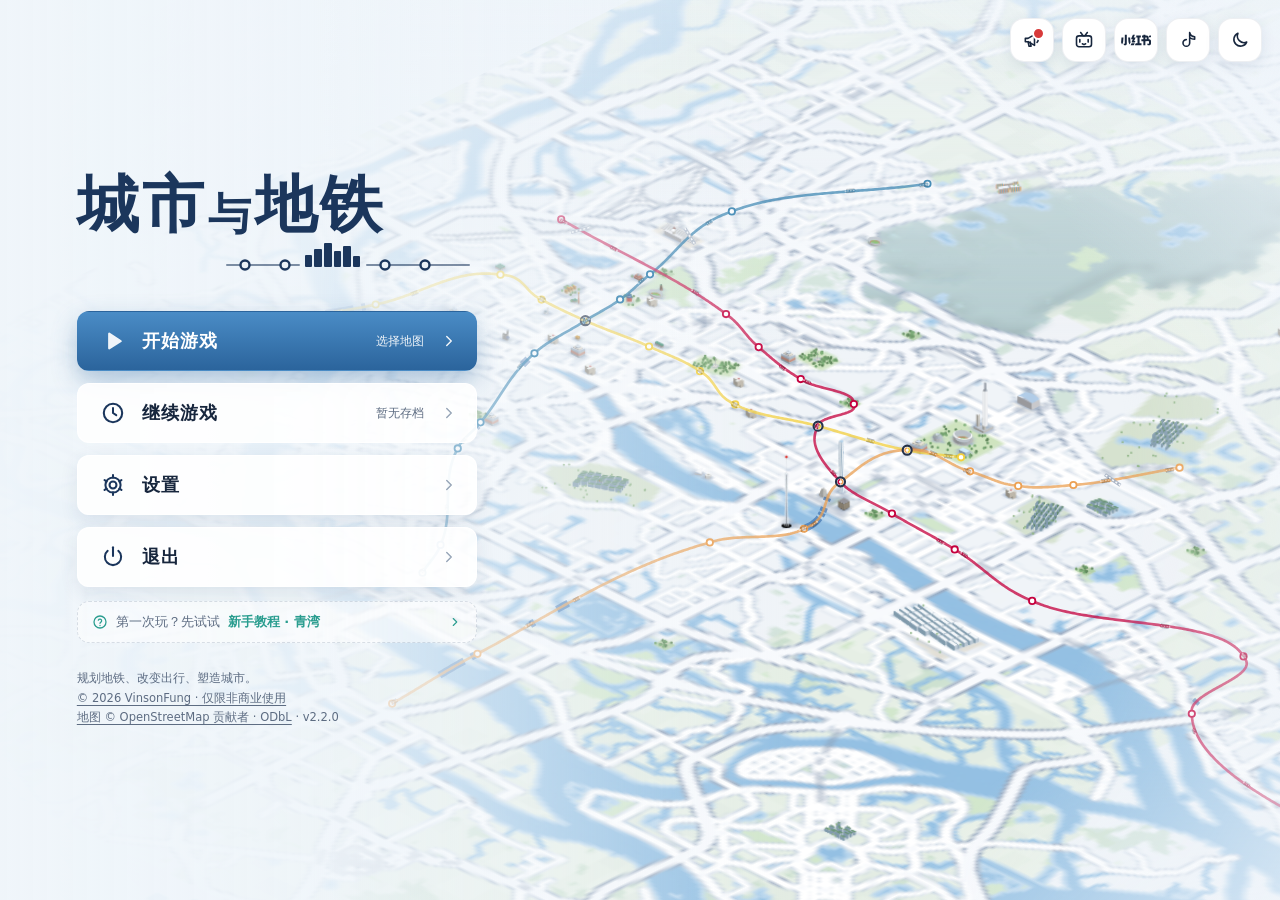
==== commit e757b19e: "Add Shenzhen 1990 212 x 100 cells (52.9 x 25 km), 21,200 total, opening in 1990 and running to 2026." ====
--- a/index.html
+++ b/index.html
@@ -52,6 +52,9 @@
   <script src="js/data_wh.js"></script>
   <script src="js/geo_sh.js"></script>
   <script src="js/data_sh.js"></script>
+  <script src="js/geo_sz.js"></script>
+  <script src="js/landmarks_sz.js"></script>
+  <script src="js/data_sz.js"></script>
   <script src="js/maps.js"></script>
   <script src="js/data_eras.js"></script>
   <script src="js/facility.js"></script>
@@ -67,6 +70,8 @@
   <script src="js/sim-stamp.js"></script>
   <script src="js/traffic-cache.js"></script>
   <script src="js/save.js"></script>
+  <script src="js/landmark_meshes_sz.js"></script>
+  <script src="js/landmark_models_sz.js"></script>
   <script src="js/render.js"></script>
   <script src="js/sites.js"></script>
   <script src="js/scenery.js"></script>
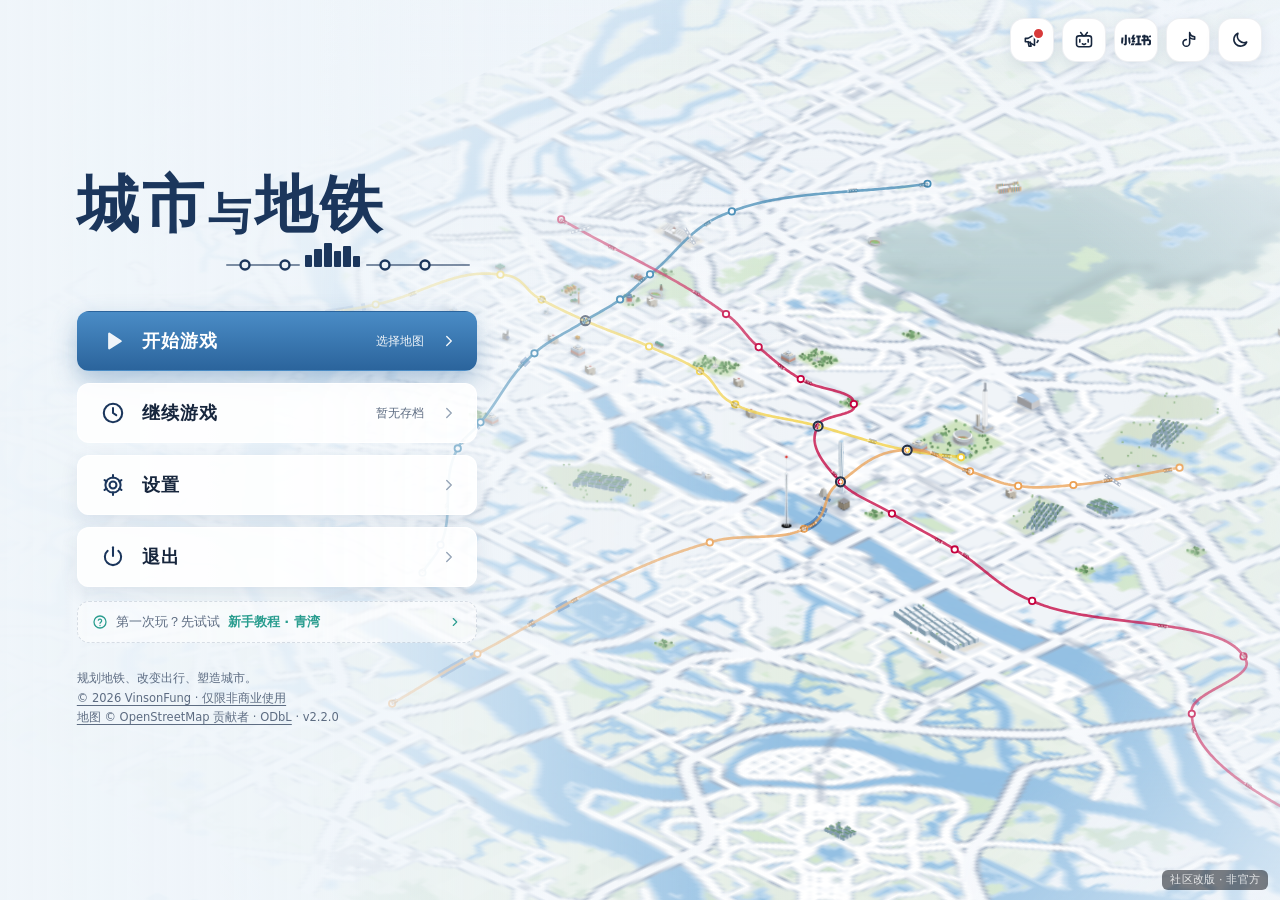
==== commit 9bf19197: "Mark this build as the community edition Rebases the community build onto v2.2.0 and labels it, so a" ====
--- a/index.html
+++ b/index.html
@@ -3,10 +3,10 @@
 <head>
   <meta charset="utf-8">
   <meta name="viewport" content="width=device-width, initial-scale=1, viewport-fit=cover">
-  <title>城市与地铁</title>
+  <title>城市与地铁 · 社区版</title>
   <meta name="author" content="VinsonFung">
   <meta name="copyright" content="Copyright © 2026 VinsonFung. Non-commercial use only. All rights reserved.">
-  <meta name="description" content="单人地铁规划与城市经营游戏：广州、杭州、香港、台北、东京、上海、武汉、巴黎与青湾教程，支持简体中文、繁体中文和英语。">
+  <meta name="description" content="单人地铁规划与城市经营游戏（社区改版）：官方九城与青湾教程之外加入深圳 1990，支持简体中文、繁体中文和英语。">
   <meta name="theme-color" content="#eaf1f7">
   <link rel="icon" type="image/png" href="img/favicon.png">
   <script>
@@ -23,6 +23,7 @@
 </head>
 <body>
   <canvas id="map" aria-label="城市地图"></canvas>
+  <div id="modnote" title="社区改版：在《城市与地铁》官方版基础上加入深圳 1990 地图；其余玩法与内容与官方一致" style="position:fixed;right:12px;bottom:10px;z-index:2147483000;font-size:11px;line-height:1.5;padding:2px 8px;border-radius:6px;background:rgba(20,24,32,.55);color:rgba(255,255,255,.82);pointer-events:none;letter-spacing:.02em">社区改版 · 非官方</div>
   <div id="app"></div>
   <noscript>本游戏需要启用 JavaScript。</noscript>
   <script src="js/util.js"></script>
